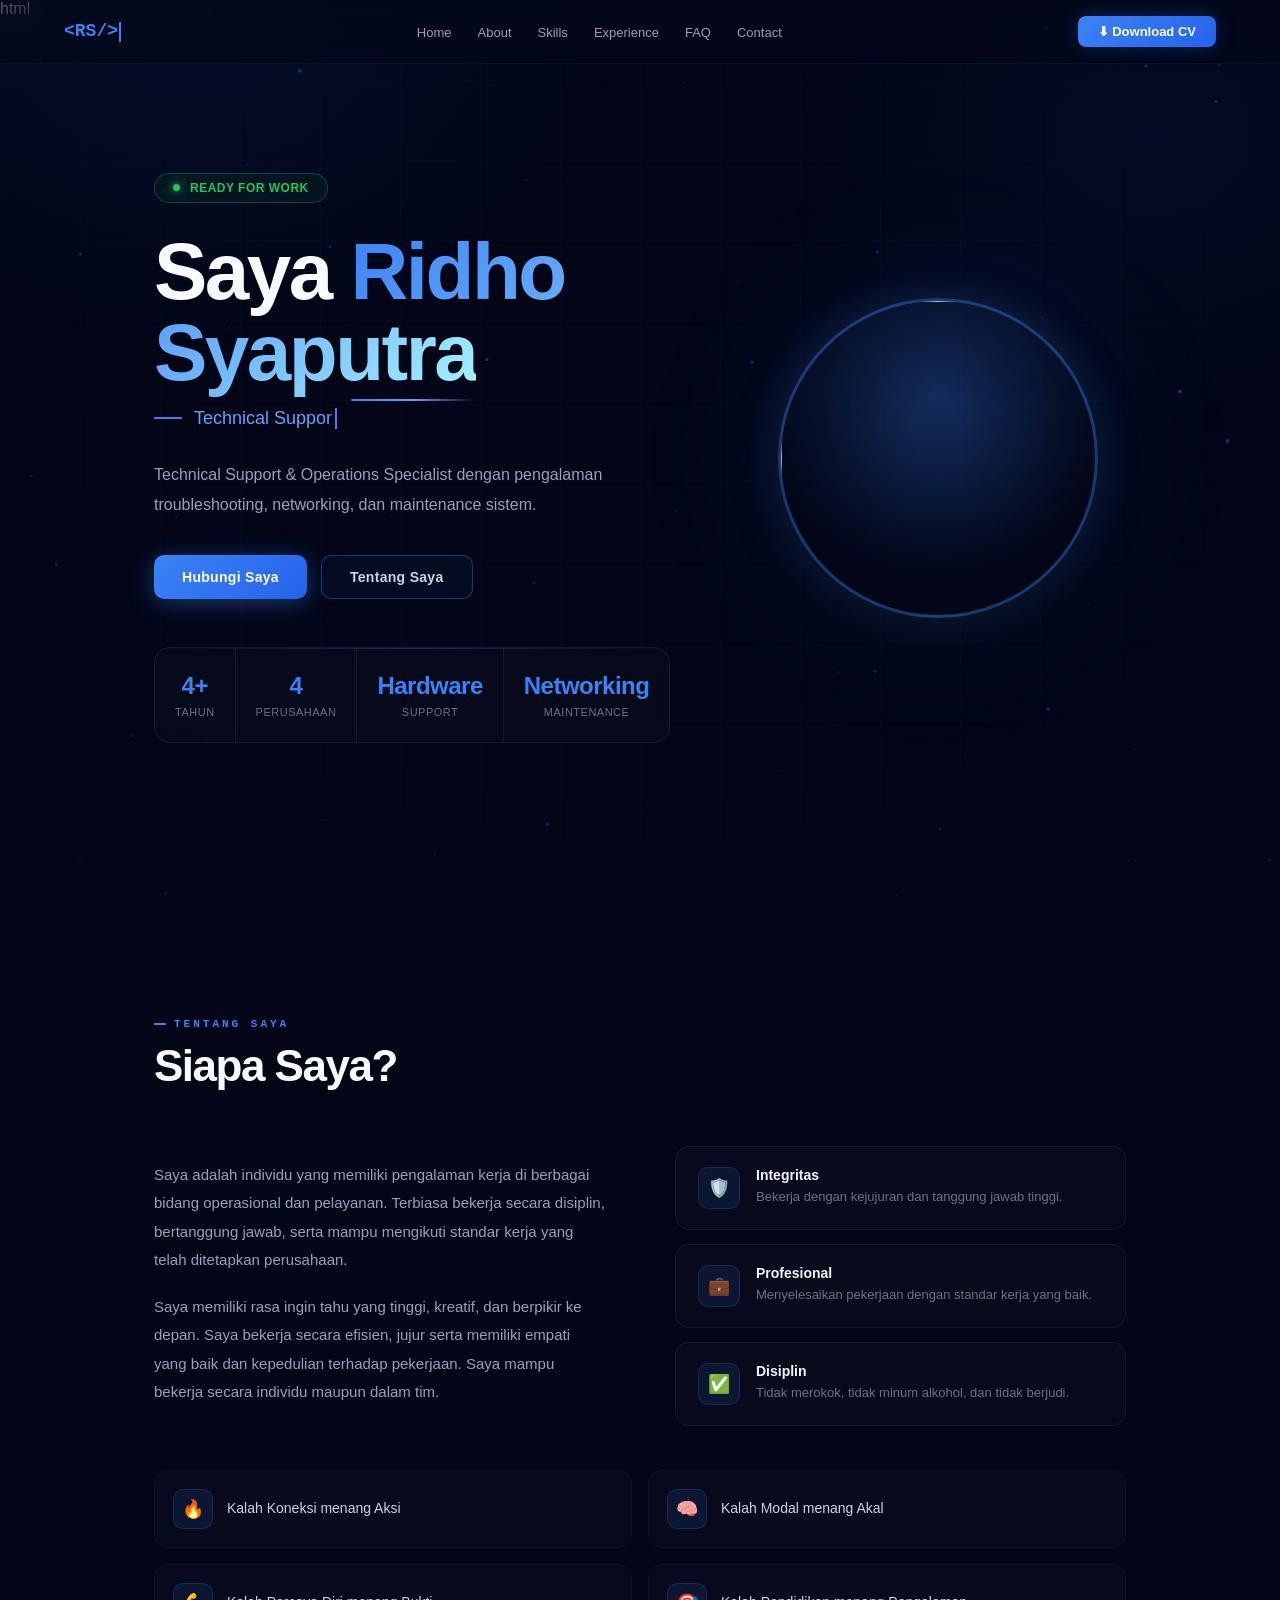
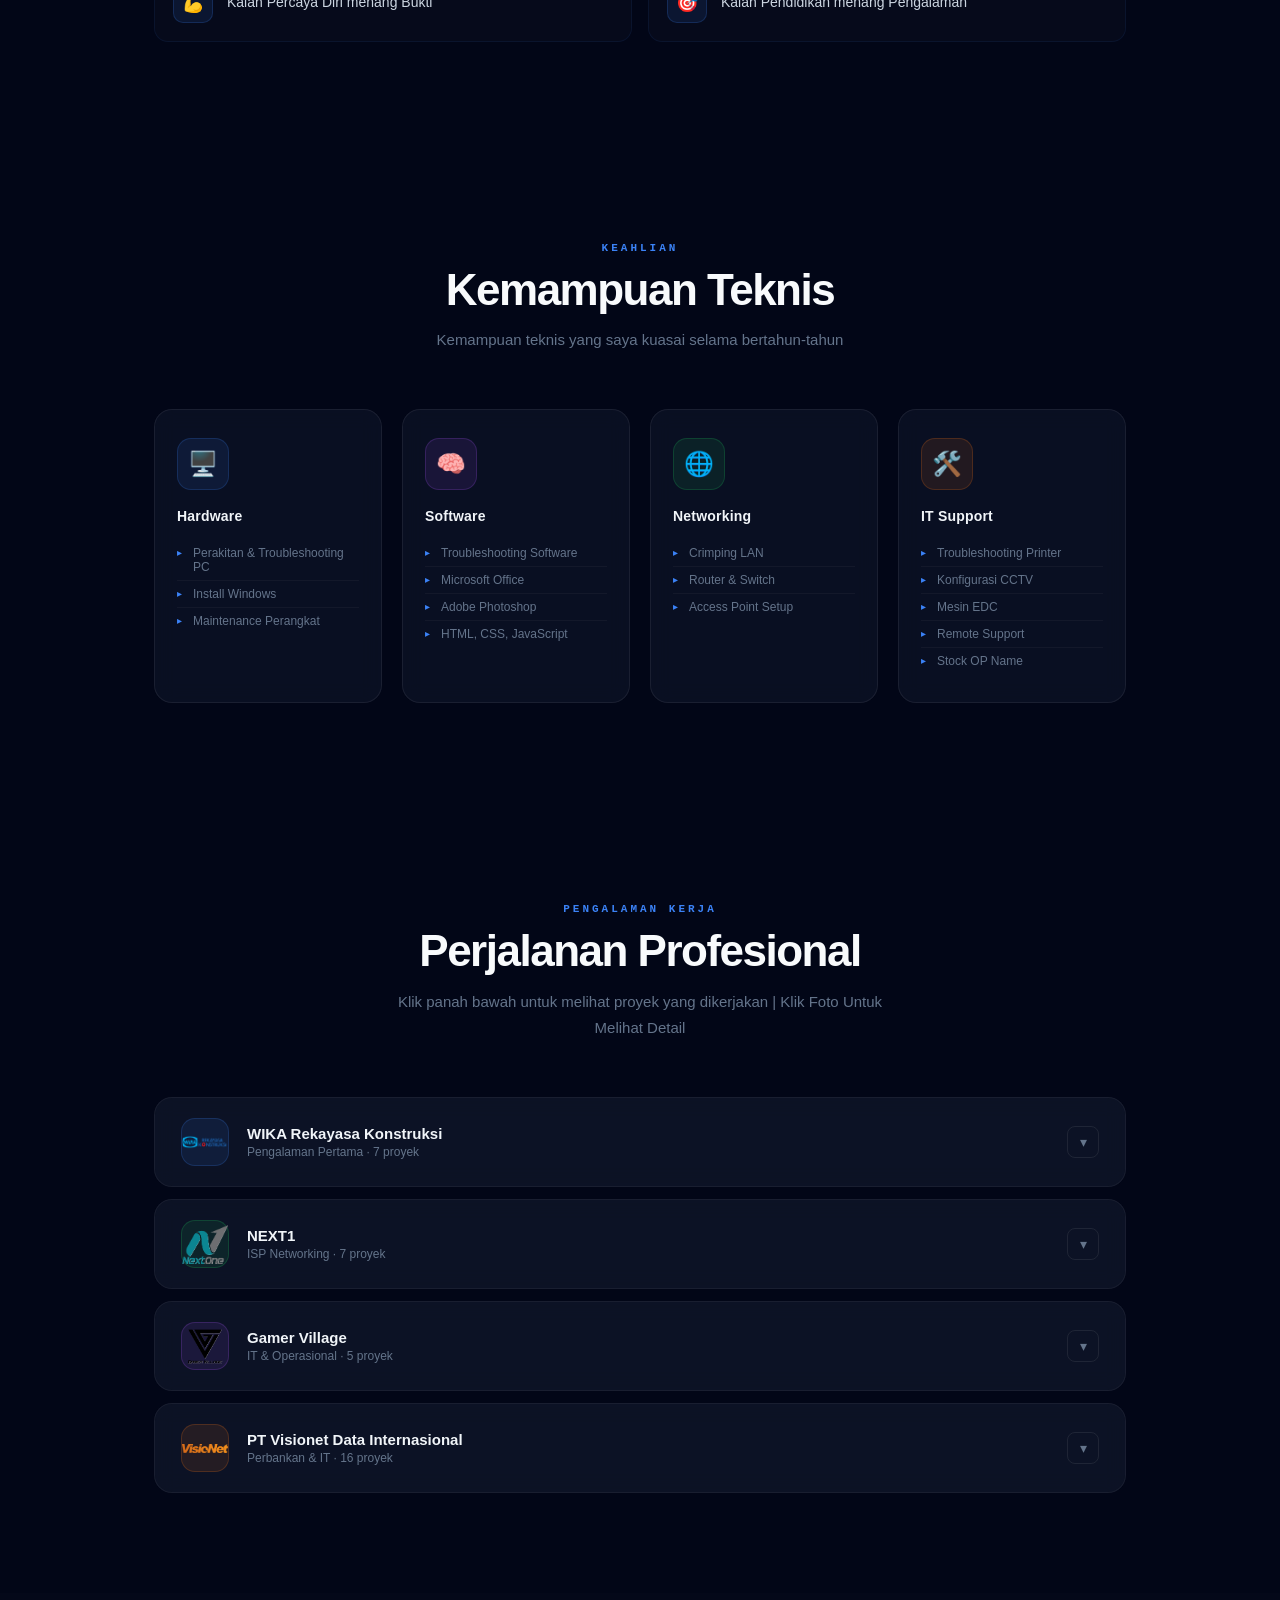
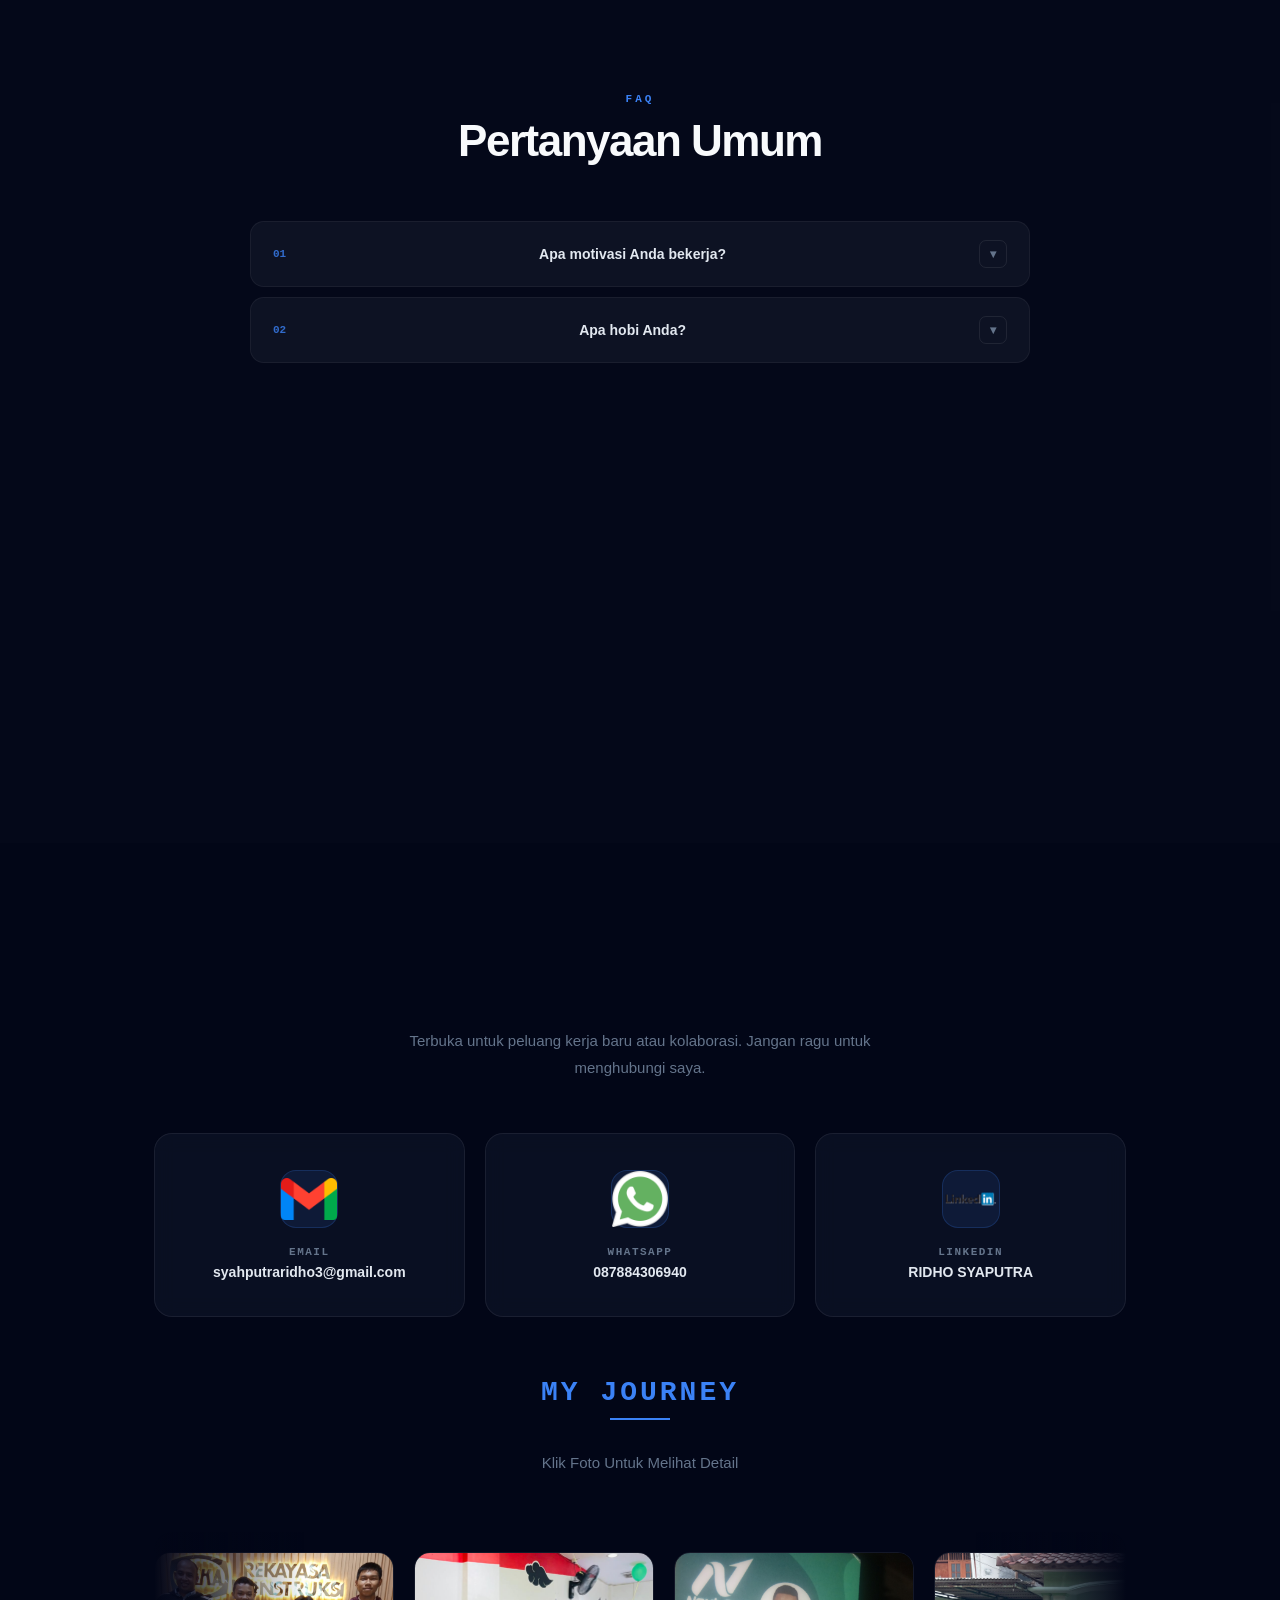
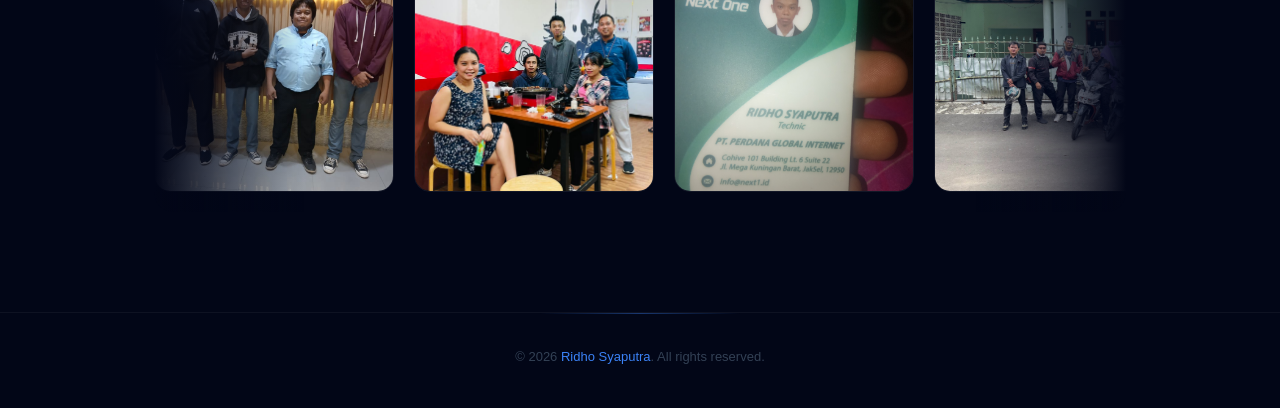
==== index.html @ 3ebde9ff "Update index.html" ====
html
<!DOCTYPE html>
<html lang="id">
<head>
<meta charset="UTF-8">
<meta name="viewport" content="width=device-width, initial-scale=1.0">
<meta name="description" content="Technical Support & Operations Specialist dengan pengalaman troubleshooting, networking, dan maintenance sistem">
<title>Ridho Syaputra | Technical Support & Operations Specialist</title>
<link rel="preconnect" href="https://fonts.googleapis.com">
<link href="htt...ap" rel="stylesheet">
<style>

*, *::before, *::after { margin:0; padding:0; box-sizing:border-box; }
html { scroll-behavior: smooth; }
body { font-family:'Inter',sans-serif; color:#f1f5f9; background:#020617; overflow-x:hidden; }
a { text-decoration:none; }

/* ===== BACKGROUND ===== */
#bg-canvas { position:fixed; top:0; left:0; width:100%; height:100%; z-index:-3; pointer-events:none; }

.aurora {
  position:fixed; top:0; left:0; width:100%; height:100%;
  z-index:-2; pointer-events:none; overflow:hidden;
}
.aurora::before {
  content:'';
  position:absolute; top:-40%; left:-20%;
  width:70%; height:80%;
  background: radial-gradient(ellipse, rgba(59,130,246,0.08) 0%, transparent 70%);
  animation: auroraMove1 12s ease-in-out infinite alternate;
}
.aurora::after {
  content:'';
  position:absolute; top:-20%; right:-20%;
  width:60%; height:70%;
  background: radial-gradient(ellipse, rgba(99,102,241,0.06) 0%, transparent 70%);
  animation: auroraMove2 15s ease-in-out infinite alternate;
}
@keyframes auroraMove1 { 0%{transform:translate(0,0) scale(1);} 100%{transform:translate(8%,12%) scale(1.15);} }
@keyframes auroraMove2 { 0%{transform:translate(0,0) scale(1);} 100%{transform:translate(-8%,8%) scale(1.2);} }

.grid-bg {
  position:fixed; top:0; left:0; width:100%; height:100%; z-index:-1;
  background-image:
    linear-gradient(rgba(59,130,246,0.035) 1px, transparent 1px),
    linear-gradient(90deg, rgba(59,130,246,0.035) 1px, transparent 1px);
  background-size:80px 80px;
  pointer-events:none;
  mask-image: radial-gradient(ellipse 80% 80% at 50% 50%, black 40%, transparent 100%);
  -webkit-mask-image: radial-gradient(ellipse 80% 80% at 50% 50%, black 40%, transparent 100%);
}

/* ===== CONTAINER ===== */
.container { max-width:1100px; margin:auto; padding:0 5%; }

/* ===== NAVBAR ===== */
nav {
  position:fixed; top:0; left:0; width:100%;
  display:flex; justify-content:space-between; align-items:center;
  padding:16px 5%; z-index:9999;
  background:rgba(2,6,23,0.5);
  backdrop-filter:blur(24px); -webkit-backdrop-filter:blur(24px);
  border-bottom:1px solid rgba(59,130,246,0.08);
  transition:all 0.4s ease;
}
nav.scrolled {
  background:rgba(2,6,23,0.9);
  padding:11px 5%;
  box-shadow:0 4px 40px rgba(0,0,0,0.5), 0 1px 0 rgba(59,130,246,0.1);
}
.logo {
  font-family:'JetBrains Mono',monospace;
  font-size:18px; font-weight:600; color:#3b82f6;
  position:relative;
}
.logo-cursor {
  display:inline-block; width:2px; height:1.1em;
  background:#3b82f6; margin-left:1px;
  vertical-align:middle;
  animation:blink 1s step-end infinite;
}
@keyframes blink { 0%,100%{opacity:1;} 50%{opacity:0;} }

nav ul { display:flex; gap:26px; list-style:none; }
nav ul a {
  color:#94a3b8; font-size:13px; font-weight:500;
  transition:color 0.2s; position:relative; padding-bottom:3px;
}
nav ul a::after {
  content:''; position:absolute; bottom:0; left:0;
  width:0; height:1.5px; background:#3b82f6;
  transition:width 0.3s ease; border-radius:2px;
}
nav ul a:hover { color:#e2e8f0; }
nav ul a:hover::after { width:100%; }

.nav-cv {
  padding:8px 20px;
  background:linear-gradient(135deg,#3b82f6,#2563eb);
  color:white!important; border-radius:8px;
  font-size:13px; font-weight:600;
  transition:all 0.3s ease;
  box-shadow:0 0 20px rgba(59,130,246,0.25);
  position:relative; overflow:hidden;
}
.nav-cv::before {
  content:'';
  position:absolute; top:0; left:-100%;
  width:100%; height:100%;
  background:linear-gradient(90deg,transparent,rgba(255,255,255,0.15),transparent);
  transition:left 0.4s ease;
}
.nav-cv:hover::before { left:100%; }
.nav-cv:hover { transform:translateY(-2px); box-shadow:0 8px 28px rgba(59,130,246,0.45); color:white!important; }

.hamburger { display:none; cursor:pointer; flex-direction:column; gap:5px; }
.hamburger span { display:block; width:24px; height:2px; background:#cbd5e1; border-radius:2px; transition:0.3s; }
.mobile-menu {
  display:none; flex-direction:column; gap:0;
  background:rgba(2,6,23,0.98);
  border-bottom:1px solid rgba(59,130,246,0.1);
  position:fixed; top:58px; left:0; width:100%; z-index:9998;
  backdrop-filter:blur(20px);
}
.mobile-menu a {
  color:#94a3b8; font-size:15px;
  padding:14px 5%; border-bottom:1px solid rgba(255,255,255,0.04);
  transition:background 0.2s, color 0.2s;
}
.mobile-menu a:hover { color:#e2e8f0; background:rgba(59,130,246,0.05); }
.mobile-menu.open { display:flex; }

/* ===== SECTION BASE ===== */
section { padding:100px 0; scroll-margin-top:80px; }

/* ===== HERO ===== */
.hero {
  min-height:100vh;
  display:flex;
  align-items:center;
  padding-top:80px;
}

.hero-wrapper {
  display:grid;
  grid-template-columns: 1fr 1fr;
  align-items:center;
  gap:80px;
  width:100%;
}

.hero-content {
  max-width:600px;
}

.status-badge {
  display:inline-flex; align-items:center; gap:10px;
  padding:7px 18px; margin-bottom:28px;
  border:1px solid rgba(34,197,94,0.3); border-radius:50px;
  font-size:12px; font-weight:600; color:#22c55e;
  background:rgba(34,197,94,0.06); letter-spacing:0.5px; text-transform:uppercase;
  animation:badgePulse 3s ease infinite;
}

@keyframes badgePulse {
  0%,100%{box-shadow:0 0 0 0 rgba(34,197,94,0);}
  50%{box-shadow:0 0 0 6px rgba(34,197,94,0.06);}
}
.status-badge .dot {
  width:7px; height:7px; background:#22c55e; border-radius:50%;
  box-shadow:0 0 10px #22c55e, 0 0 20px rgba(34,197,94,0.4);
  animation:pulseDot 2s ease infinite;
}
@keyframes pulseDot { 0%,100%{transform:scale(1);opacity:1;} 50%{transform:scale(1.6);opacity:0.6;} }

.hero-eyebrow {
  font-family:'JetBrains Mono',monospace; font-size:13px;
  color:#3b82f6; letter-spacing:2.5px; text-transform:uppercase;
  margin-bottom:16px; opacity:0.75;
}

.hero h1 {
  font-size:clamp(44px,7.5vw,80px); font-weight:900;
  line-height:1.02; margin-bottom:10px; letter-spacing:-2.5px; color:#f8fafc;
}
.hero h1 .highlight {
  background:linear-gradient(135deg,#3b82f6 0%,#60a5fa 40%,#a5f3fc 100%);
  -webkit-background-clip:text; -webkit-text-fill-color:transparent;
  background-clip:text;
  position:relative;
}
.hero h1 .highlight::after {
  content:'';
  position:absolute; bottom:-4px; left:0; right:0; height:2px;
  background:linear-gradient(90deg,#3b82f6,#60a5fa,transparent);
  border-radius:2px;
}

.hero-sub {
  font-size:18px; color:#60a5fa; font-weight:500;
  margin-bottom:28px; display:flex; align-items:center; gap:12px;
  min-height:28px;
}
.hero-sub .line { width:28px; height:2px; background:#3b82f6; border-radius:2px; flex-shrink:0; }
.hero-sub .typed-text { border-right:2px solid #3b82f6; padding-right:3px; }

.hero-desc {
  color:#94a3b8; font-size:16px; line-height:1.85; margin-bottom:36px; max-width:540px;
}

.btn-group { display:flex; gap:14px; flex-wrap:wrap; margin-bottom:48px; }

.btn {
  padding:13px 28px; border-radius:10px; font-size:14px; font-weight:600;
  transition:all 0.3s ease; cursor:pointer; border:none;
  letter-spacing:0.3px; display:inline-flex; align-items:center; gap:8px;
  position:relative; overflow:hidden;
}
.btn-primary {
  background:linear-gradient(135deg,#3b82f6,#2563eb); color:white;
  box-shadow:0 4px 24px rgba(59,130,246,0.4);
}
.btn-primary::before {
  content:''; position:absolute; top:0; left:-100%; width:100%; height:100%;
  background:linear-gradient(90deg,transparent,rgba(255,255,255,0.15),transparent);
  transition:left 0.4s ease;
}
.btn-primary:hover::before { left:100%; }
.btn-primary:hover { transform:translateY(-3px); box-shadow:0 12px 32px rgba(59,130,246,0.55); }

.btn-outline {
  border:1.5px solid rgba(59,130,246,0.4); color:#cbd5e1;
  background:rgba(59,130,246,0.05); backdrop-filter:blur(10px);
}
.btn-outline:hover {
  border-color:#3b82f6; color:#60a5fa;
  background:rgba(59,130,246,0.1); transform:translateY(-3px);
  box-shadow:0 0 20px rgba(59,130,246,0.15);
}

.hero-stats {
  display:grid;
  grid-template-columns: repeat(4, 1fr);
  gap:0;
  border:1px solid rgba(255,255,255,0.07);
  border-radius:16px;
  overflow:hidden;
  background:rgba(255,255,255,0.02);
  backdrop-filter:blur(10px);
  position:relative;
}
.hero-stats::before {
  content:''; position:absolute; top:0; left:0; right:0; height:1px;
  background:linear-gradient(90deg,transparent,rgba(59,130,246,0.3),transparent);
}
.hero-stat {
  padding:24px 20px;
  border-right:1px solid rgba(255,255,255,0.06);
  transition:background 0.3s;
  text-align:center;
}
.hero-stat:hover { background:rgba(59,130,246,0.04); }
.hero-stat:last-child { border-right:none; }
.hero-stat h3 { font-size:24px; color:#3b82f6; font-weight:800; letter-spacing:-0.5px; }
.hero-stat p { font-size:11px; color:#64748b; margin-top:6px; font-weight:500; letter-spacing:0.5px; text-transform:uppercase; }

/* HERO IMAGE */
.hero-image {
  display:flex;
  justify-content:center;
  align-items:center;
  position:relative;
}

.hero-image img {
   width: 320px;
  height: 320px;
  border-radius: 50%;
  object-fit: contain;
  object-position: center 20%;
  border: 3px solid rgba(59,130,246,0.4);

  background: radial-gradient(circle at 50% 30%, rgba(59,130,246,0.2), #020617 70%);

  box-shadow:
    0 10px 40px rgba(0,0,0,0.5),
    0 0 40px rgba(59,130,246,0.25);
  
}

.hero-image img:hover {
  transform: scale(1.05);
  box-shadow:
    0 20px 60px rgba(0,0,0,0.7),
    0 0 60px rgba(59,130,246,0.5);
}

.hero-image::before {
  content:'';
  position:absolute;
  width: 420px;
  height: 420px;
  background: radial-gradient(circle, rgba(59,130,246,0.25), transparent 70%);
  filter: blur(60px);
  z-index:-1;
}

/* ===== SECTION TITLES ===== */
.section-tag {
  display:inline-block; font-family:'JetBrains Mono',monospace;
  font-size:11px; font-weight:600; letter-spacing:3px; text-transform:uppercase;
  color:#3b82f6; margin-bottom:12px; position:relative; padding-left:20px;
}
.section-tag::before {
  content:''; position:absolute; left:0; top:50%;
  transform:translateY(-50%); width:12px; height:2px; background:#3b82f6;
}

.section-title {
  font-size:clamp(28px,4vw,44px); font-weight:800; margin-bottom:14px;
  letter-spacing:-1.5px; color:#f8fafc; line-height:1.08;
}

.section-sub { color:#64748b; font-size:15px; max-width:500px; line-height:1.75; }

.text-center { text-align:center; }
.text-center .section-sub { margin:0 auto; }
.text-center .section-tag { padding-left:0; }
.text-center .section-tag::before { display:none; }

/* ===== DIVIDER ===== */
.section-divider {
  width:60px; height:3px; margin:0 auto 0;
  background:linear-gradient(90deg,#3b82f6,#60a5fa);
  border-radius:2px; margin-top:16px;
}

/* ===== ABOUT ===== */
.about-grid {
  display:grid; grid-template-columns:1fr 1fr;
  gap:70px; align-items:center; margin-top:56px;
}

.about-text p { color:#94a3b8; font-size:15px; line-height:1.9; margin-bottom:18px; }

.value-card {
  display:flex; gap:16px; align-items:flex-start;
  padding:20px 22px; border-radius:14px;
  border:1px solid rgba(255,255,255,0.06);
  background:rgba(255,255,255,0.02);
  transition:all 0.4s ease; margin-bottom:14px;
  position:relative; overflow:hidden;
}
.value-card::before {
  content:''; position:absolute; top:0; left:0;
  width:3px; height:100%;
  background:linear-gradient(180deg,#3b82f6,transparent);
  opacity:0; transition:opacity 0.3s;
}
.value-card:hover {
  border-color:rgba(59,130,246,0.3);
  background:rgba(59,130,246,0.04);
  transform:translateX(6px);
  box-shadow:0 8px 30px rgba(0,0,0,0.2);
}
.value-card:hover::before { opacity:1; }
.value-icon {
  width:42px; height:42px; border-radius:10px;
  background:rgba(59,130,246,0.1); border:1px solid rgba(59,130,246,0.2);
  display:flex; align-items:center; justify-content:center;
  font-size:18px; flex-shrink:0;
  transition:transform 0.3s ease;
}
.value-card:hover .value-icon { transform:scale(1.1) rotate(5deg); }
.value-card h4 { font-size:14px; color:#f1f5f9; font-weight:600; margin-bottom:4px; }
.value-card p { font-size:13px; color:#64748b; line-height:1.55; }



/* ===== VALUE GRID ORIGINAL TEXT ===== */
.value-grid {
  display: grid;
  grid-template-columns: repeat(2, 1fr);
  gap: 16px;
  margin-top: 30px;
}

.value-box {
  display: flex;
  align-items: center;
  gap: 14px;

  padding: 18px;
  border-radius: 14px;

  background: rgba(255,255,255,0.02);
  border: 1px solid rgba(59,130,246,0.08);

  transition: all 0.3s ease;
  position: relative;
  overflow: hidden;
}

/* hover */
.value-box:hover {
  transform: translateY(-4px);
  border-color: rgba(59,130,246,0.3);
  background: rgba(59,130,246,0.05);
  box-shadow: 0 10px 30px rgba(0,0,0,0.25);
}

/* icon */
.value-box .value-icon {
  width: 40px;
  height: 40px;
  border-radius: 10px;

  display: flex;
  align-items: center;
  justify-content: center;

  font-size: 18px;

  background: rgba(59,130,246,0.1);
  border: 1px solid rgba(59,130,246,0.2);

  flex-shrink: 0;
}

/* text */
.value-box p {
  font-size: 14px;
  color: #cbd5e1;
  line-height: 1.6;
  font-weight: 500;
}

/* garis kiri efek */
.value-box::before {
  content:'';
  position:absolute;
  left:0;
  top:0;
  width:3px;
  height:100%;
  background:#3b82f6;
  opacity:0;
  transition:0.3s;
}

.value-box:hover::before {
  opacity:1;
}

/* responsive */
@media(max-width:640px){
  .value-grid {
    grid-template-columns: 1fr;
  }
}



/* ===== SKILLS ===== */
.skills-grid {
  display:grid; grid-template-columns:repeat(4,1fr);
  gap:20px; margin-top:56px;
}

.skill-card {
  padding:28px 22px; border-radius:18px;
  background:rgba(15,23,42,0.6);
  border:1px solid rgba(255,255,255,0.07);
  transition:all 0.4s cubic-bezier(0.4,0,0.2,1);
  position:relative; overflow:hidden; backdrop-filter:blur(10px);
}
.skill-card::before {
  content:''; position:absolute; top:0; left:0; right:0; height:2px;
  background:linear-gradient(90deg,transparent,var(--skill-color),transparent);
  opacity:0; transition:opacity 0.4s;
}
.skill-card::after {
  content:''; position:absolute; inset:0;
  background:radial-gradient(circle at 50% 0%, rgba(59,130,246,0.05), transparent 70%);
  opacity:0; transition:opacity 0.4s;
}
.skill-card:hover { transform:translateY(-10px); border-color:rgba(59,130,246,0.2); box-shadow:0 24px 60px rgba(0,0,0,0.45); }
.skill-card:hover::before { opacity:1; }
.skill-card:hover::after { opacity:1; }

.skill-icon {
  width:52px; height:52px; border-radius:14px;
  display:flex; align-items:center; justify-content:center;
  font-size:24px; margin-bottom:18px;
  border:1px solid rgba(255,255,255,0.08);
  transition:transform 0.3s ease;
}
.skill-card:hover .skill-icon { transform:scale(1.12) rotate(-3deg); }
.skill-card h3 { font-size:14px; font-weight:700; margin-bottom:16px; color:#f1f5f9; letter-spacing:0.2px; }
.skill-card ul { list-style:none; }
.skill-card li {
  font-size:12px; color:#64748b;
  padding:6px 0 6px 16px; border-bottom:1px solid rgba(255,255,255,0.04);
  position:relative; font-weight:500; transition:color 0.2s;
}
.skill-card li:last-child { border-bottom:none; }
.skill-card:hover li { color:#94a3b8; }
.skill-card li::before {
  content:"▸"; position:absolute; left:0; color:#3b82f6;
  font-size:10px; top:7px;
}

/* ===== EXPERIENCE ===== */
.exp-list { margin-top:56px; display:flex; flex-direction:column; gap:12px; }

.exp-item {
  border:1px solid rgba(255,255,255,0.07); border-radius:18px;
  overflow:hidden; transition:all 0.3s ease;
  background:rgba(15,23,42,0.5); backdrop-filter:blur(10px);
}
.exp-item:hover { border-color:rgba(59,130,246,0.15); }
.exp-item.open {
  border-color:rgba(59,130,246,0.3);
  box-shadow:0 0 30px rgba(59,130,246,0.06);
}

.exp-header {
  display:flex; align-items:center; justify-content:space-between;
  padding:20px 26px; background:rgba(255,255,255,0.02);
  cursor:pointer; user-select:none; transition:background 0.3s;
}
.exp-header:hover { background:rgba(255,255,255,0.04); }
.exp-header-left { display:flex; align-items:center; gap:18px; }

.exp-badge {
  width:48px; height:48px; border-radius:14px;
  display:flex; align-items:center; justify-content:center;
  font-size:22px; flex-shrink:0;
  border:1px solid rgba(255,255,255,0.08);
  transition:transform 0.3s ease;
}

.exp-badge img {
  width: 100%;
  height: 100%;
  object-fit: contain;
}
.exp-item.open .exp-badge { transform:scale(1.05); }
.exp-meta h3 { font-size:15px; font-weight:700; color:#f1f5f9; }
.exp-meta span { font-size:12px; color:#64748b; margin-top:3px; display:block; font-weight:500; }

.exp-link { color:#f1f5f9; transition:color 0.2s; position:relative; }
.exp-link:hover { color:#3b82f6; }
.exp-link::after {
  content:''; position:absolute; left:0; bottom:-1px;
  width:0; height:1px; background:#3b82f6; transition:width 0.3s ease;
}
.exp-link:hover::after { width:100%; }

.exp-arrow-wrap {
  width:32px; height:32px; border-radius:8px;
  border:1px solid rgba(255,255,255,0.08);
  display:flex; align-items:center; justify-content:center;
  transition:all 0.35s ease; color:#64748b; font-size:14px; flex-shrink:0;
}
.exp-item.open .exp-arrow-wrap {
  background:rgba(59,130,246,0.1); border-color:rgba(59,130,246,0.35);
  color:#3b82f6; transform:rotate(180deg);
}

.exp-body {
  display:none; padding:22px 26px;
  border-top:1px solid rgba(255,255,255,0.05);
  background:rgba(0,0,0,0.1);
}
.exp-item.open .exp-body { display:block; animation:bodyReveal 0.3s ease; }
@keyframes bodyReveal { from{opacity:0;transform:translateY(-8px);} to{opacity:1;transform:translateY(0);} }

.project-grid { display:grid; grid-template-columns:repeat(auto-fill,minmax(220px,1fr)); gap:14px; }

.project-card {
  border-radius:14px; overflow:hidden;
  border:1px solid rgba(255,255,255,0.07);
  background:rgba(255,255,255,0.02); transition:all 0.4s ease;
}
.project-card:hover {
  border-color:rgba(59,130,246,0.3); transform:translateY(-5px);
  box-shadow:0 16px 40px rgba(0,0,0,0.4);
}
.project-card img {
  width:100%; aspect-ratio:16/9; object-fit:cover;
  display:block; background:#1e293b;
  transition:transform 0.5s ease;
}
.project-card:hover img { transform:scale(1.05); }
.project-info { padding:14px 16px; }
.project-info h4 { font-size:13px; font-weight:600; margin-bottom:6px; color:#f1f5f9; }
.project-info p { font-size:12px; color:#64748b; line-height:1.55; }

/* ===== FAQ ===== */
.faq-list {
  margin-top:56px; display:flex; flex-direction:column; gap:10px;
  max-width:780px; margin-left:auto; margin-right:auto;
}

.faq-item {
  border:1px solid rgba(255,255,255,0.07); border-radius:14px;
  overflow:hidden; transition:all 0.3s; background:rgba(15,23,42,0.4);
}
.faq-item:hover { border-color:rgba(59,130,246,0.15); }
.faq-item.open { border-color:rgba(59,130,246,0.3); box-shadow:0 0 20px rgba(59,130,246,0.05); }

.faq-q {
  width:100%; display:flex; justify-content:space-between; align-items:center;
  padding:18px 22px; background:rgba(255,255,255,0.02); cursor:pointer;
  text-align:left; color:#e2e8f0; font-size:14px; font-weight:600;
  border:none; transition:background 0.2s; gap:12px;
}
.faq-q:hover { background:rgba(255,255,255,0.04); }
.faq-num { font-family:'JetBrains Mono',monospace; font-size:11px; color:#3b82f6; font-weight:600; flex-shrink:0; opacity:0.8; }
.faq-arrow {
  width:28px; height:28px; border-radius:7px;
  border:1px solid rgba(255,255,255,0.08);
  display:flex; align-items:center; justify-content:center;
  flex-shrink:0; color:#64748b; font-size:12px; transition:all 0.35s;
}
.faq-item.open .faq-arrow {
  background:rgba(59,130,246,0.1); border-color:rgba(59,130,246,0.3);
  color:#3b82f6; transform:rotate(180deg);
}
.faq-a { display:none; padding:0 22px 20px; border-top:1px solid rgba(255,255,255,0.04); }
.faq-item.open .faq-a { display:block; animation:bodyReveal 0.3s ease; }
.faq-a p { font-size:14px; color:#94a3b8; line-height:1.85; padding-top:16px; }
.faq-a ul {font-size:14px; color:#94a3b8; line-height:1.85; padding-top:16px;}

/* ===== CONTACT ===== */
.contact { text-align:center; }

.contact-cards {
  display:grid; grid-template-columns:repeat(3,1fr);
  gap:20px; margin:52px 0 0;
}

.contact-card {
  padding:36px 22px; border-radius:18px;
  background:rgba(15,23,42,0.6);
  border:1px solid rgba(255,255,255,0.07);
  transition:all 0.4s cubic-bezier(0.4,0,0.2,1);
  text-decoration:none; display:block;
  position:relative; overflow:hidden; backdrop-filter:blur(10px);
}
.contact-card::before {
  content:''; position:absolute; bottom:0; left:0; right:0; height:2px;
  background:linear-gradient(90deg,transparent,#3b82f6,transparent);
  opacity:0; transition:opacity 0.3s;
}
.contact-card::after {
  content:''; position:absolute; inset:0;
  background:radial-gradient(circle at 50% 100%, rgba(59,130,246,0.06), transparent 60%);
  opacity:0; transition:opacity 0.4s;
}
.contact-card:hover {
  border-color:rgba(59,130,246,0.35); transform:translateY(-8px);
  background:rgba(59,130,246,0.04); box-shadow:0 24px 60px rgba(0,0,0,0.35);
}
.contact-card:hover::before { opacity:1; }
.contact-card:hover::after { opacity:1; }

.contact-icon {
  width:58px; height:58px; border-radius:16px;
  background:rgba(59,130,246,0.1); border:1px solid rgba(59,130,246,0.2);
  display:flex; align-items:center; justify-content:center;
  font-size:26px; margin:0 auto 18px;
  transition:transform 0.3s ease;
}
.contact-card:hover .contact-icon { transform:scale(1.1) rotate(-5deg); }
.contact-card .c-label {
  font-size:11px; color:#64748b; text-transform:uppercase;
  letter-spacing:1.5px; margin-bottom:6px; font-weight:600;
  font-family:'JetBrains Mono',monospace;
}
.contact-card .c-val { font-size:14px; color:#e2e8f0; font-weight:600; }
.contact-icon img { max-width: 100%;
  max-height: 100%;
  object-fit: contain;

}

/* ===== SLIDER INFINITE LOOP ===== */
.slider-wrapper {
  overflow:hidden;
  margin-top:56px;
  padding:20px 0;
  border-radius:20px;
  position:relative;
}
.slider-wrapper::before,.slider-wrapper::after {
  content:''; position:absolute; top:0; bottom:0; width:150px; z-index:2; pointer-events:none;
}
.slider-wrapper::before { left:0; background:linear-gradient(90deg,#020617,transparent); }
.slider-wrapper::after { right:0; background:linear-gradient(-90deg,#020617,transparent); }
.slider-wrapper:hover .slider-track {
  animation-play-state: paused;
}

.slider-track {
  display:flex;
  gap:20px;
  animation: slide 25s linear infinite; /* lebih cepat */
  width: max-content; /* penting biar tidak glitch */
}

@keyframes slide {
  0% { transform: translateX(0); }
  100% { transform: translateX(-50%); }
}

.slide-item {
  position:relative;
  min-width:240px;
  height:240px;
  border-radius:16px;
  overflow:hidden;
  flex-shrink:0;
  transition:border-color 0.3s;
  border:1px solid rgba(255,255,255,0.07);
}

.slide-item:hover { border-color:rgba(59,130,246,0.3); }
.slide-item img {
  width:100%; height:100%; object-fit:cover;
  transition:transform 0.5s ease, filter 0.5s ease;
}
.overlay {
  position:absolute; bottom:0; left:0; width:100%;
  padding:18px 14px;
  background:linear-gradient(to top,rgba(2,6,23,0.95),rgba(2,6,23,0.5),transparent);
  color:white; opacity:0; transform:translateY(8px); transition:all 0.4s ease;
}
.overlay h4 { margin:0; font-size:13px; font-weight:700; color:#60a5fa; }
.overlay p { margin:4px 0 0; font-size:11px; opacity:0.8; }
.slide-item:hover img { transform:scale(1.1); filter:brightness(0.65); }
.slide-item:hover .overlay { opacity:1; transform:translateY(0); }

/* ===== FOOTER ===== */
footer {
  text-align:center; padding:36px 20px;
  border-top:1px solid rgba(255,255,255,0.05);
  font-size:13px; color:#334155; font-weight:500;
  position:relative;
}
footer::before {
  content:''; position:absolute; top:0; left:50%; transform:translateX(-50%);
  width:200px; height:1px;
  background:linear-gradient(90deg,transparent,rgba(59,130,246,0.4),transparent);
}

/* ===== FADE IN ===== */
.fade-in { opacity:0; transform:translateY(32px); transition:opacity 0.75s ease, transform 0.75s ease; }
.fade-in.visible { opacity:1; transform:translateY(0); }

/* ===== RESPONSIVE ===== */
@media(max-width:900px){
  .about-grid { grid-template-columns:1fr; gap:40px; }
  .skills-grid { grid-template-columns:repeat(2,1fr); }
  .contact-cards { grid-template-columns:1fr; max-width:360px; margin-left:auto; margin-right:auto; }
  .hero-stats { grid-template-columns: repeat(2, 1fr); }
  .hero-wrapper { grid-template-columns:1fr; gap:40px; }
  .hero-image { margin-top:30px; }
}

@media(max-width:640px){
  nav ul,.nav-cv { display:none; }
  .hamburger { display:flex; }
  .skills-grid { grid-template-columns:1fr; }
  .hero-stats { grid-template-columns: 1fr; }
  .project-grid { grid-template-columns:1fr; }
  .contact-cards { grid-template-columns: 1fr; }
  .hero h1 { letter-spacing:-1px; }
  .slide-item { min-width:80vw; height:240px; }
}

</style>
</head>
<body>

<canvas id="bg-canvas"></canvas>
<div class="aurora"></div>
<div class="grid-bg"></div>

<!-- NAVBAR -->
<nav id="navbar">
  <div class="logo">&lt;RS/&gt;<span class="logo-cursor"></span></div>
  <ul>
    <li><a href="#home">Home</a></li>
    <li><a href="#about">About</a></li>
    <li><a href="#skills">Skills</a></li>
    <li><a href="#experience">Experience</a></li>
    <li><a href="#faq">FAQ</a></li>
    <li><a href="#contact">Contact</a></li>
  </ul>
  <a href="cv.pdf" class="nav-cv" download>⬇ Download CV</a>
  <div class="hamburger" id="hamburger" onclick="toggleMenu()">
    <span></span><span></span><span></span>
  </div>
</nav>
<div class="mobile-menu" id="mobileMenu">
  <a href="#home" onclick="closeMenu()">Home</a>
  <a href="#about" onclick="closeMenu()">About</a>
  <a href="#skills" onclick="closeMenu()">Skills</a>
  <a href="#experience" onclick="closeMenu()">Experience</a>
  <a href="#faq" onclick="closeMenu()">FAQ</a>
  <a href="#contact" onclick="closeMenu()">Contact</a>
</div>

<!-- HERO -->
<section id="home" class="hero">
<div class="container">
<div class="hero-wrapper">

<!-- TEXT -->
<div class="hero-content">
<p class="status-badge"><span class="dot"></span>READY FOR WORK</p>
<h1>Saya <span class="highlight">Ridho Syaputra</span></h1>

<div class="hero-sub">
<div class="line"></div>
<span id="typedText" class="typed-text"></span>
</div>

<p class="hero-desc">
Technical Support & Operations Specialist dengan pengalaman troubleshooting,
networking, dan maintenance sistem.
</p>

<div class="btn-group">
  <a href="#contact" class="btn btn-primary">Hubungi Saya</a>
  <a href="#about" class="btn btn-outline">Tentang Saya</a>
</div>

<!-- STATS -->
<div class="hero-stats">
<div class="hero-stat"><h3>4+</h3><p>Tahun</p></div>
<div class="hero-stat"><h3>4</h3><p>Perusahaan</p></div>
<div class="hero-stat"><h3>Hardware</h3><p>Support</p></div>
<div class="hero-stat"><h3>Networking</h3><p>Maintenance</p></div>
</div>

</div>

<!-- IMAGE -->
<div class="hero-image">
<img src="fotoprofile/ridhos6.png" alt="Ridho">
</div>

</div>
</div>
</section>



<!-- ABOUT -->
<section id="about">
  <div class="container">
    <span class="section-tag fade-in">Tentang Saya</span>
    <h2 class="section-title fade-in">Siapa Saya?</h2>
    <div class="about-grid">
      <div class="about-text fade-in">
        <p>Saya adalah individu yang memiliki pengalaman kerja di berbagai bidang operasional dan pelayanan. Terbiasa bekerja secara disiplin, bertanggung jawab, serta mampu mengikuti standar kerja yang telah ditetapkan perusahaan.</p>
        <p>Saya memiliki rasa ingin tahu yang tinggi, kreatif, dan berpikir ke depan. Saya bekerja secara efisien, jujur serta memiliki empati yang baik dan kepedulian terhadap pekerjaan. Saya mampu bekerja secara individu maupun dalam tim.</p>
      </div>
      <div class="fade-in">
        <div class="value-card">
          <div class="value-icon">🛡️</div>
          <div><h4>Integritas</h4><p>Bekerja dengan kejujuran dan tanggung jawab tinggi.</p></div>
        </div>
        <div class="value-card">
          <div class="value-icon">💼</div>
          <div><h4>Profesional</h4><p>Menyelesaikan pekerjaan dengan standar kerja yang baik.</p></div>
        </div>
        <div class="value-card">
          <div class="value-icon">✅</div>
          <div><h4>Disiplin</h4><p>Tidak merokok, tidak minum alkohol, dan tidak berjudi.</p></div>
        </div>
      </div>
    </div>
    <div class="value-grid fade-in">

  <div class="value-box">
    <div class="value-icon">🔥</div>
    <p>Kalah Koneksi menang Aksi</p>
  </div>

  <div class="value-box">
    <div class="value-icon">🧠</div>
    <p>Kalah Modal menang Akal</p>
  </div>

  <div class="value-box">
    <div class="value-icon">💪</div>
    <p>Kalah Percaya Diri menang Bukti</p>
  </div>

  <div class="value-box">
    <div class="value-icon">🎯</div>
    <p>Kalah Pendidikan menang Pengalaman</p>
  </div>

</div>


  </div>
</section>

<!-- SKILLS -->
<section id="skills">
  <div class="container">
    <div class="text-center">
      <span class="section-tag fade-in">Keahlian</span>
      <h2 class="section-title fade-in">Kemampuan Teknis</h2>
      <p class="section-sub fade-in">Kemampuan teknis yang saya kuasai selama bertahun-tahun</p>
    </div>
    <div class="skills-grid">
      <div class="skill-card fade-in" style="--skill-color:#3b82f6">
        <div class="skill-icon" style="background:rgba(59,130,246,0.1);border-color:rgba(59,130,246,0.2)">🖥️</div>
        <h3>Hardware</h3>
        <ul>
          <li>Perakitan & Troubleshooting PC</li>
          <li>Install Windows</li>
          <li>Maintenance Perangkat</li>
        </ul>
      </div>
      <div class="skill-card fade-in" style="--skill-color:#a855f7">
        <div class="skill-icon" style="background:rgba(168,85,247,0.1);border-color:rgba(168,85,247,0.2)">🧠</div>
        <h3>Software</h3>
        <ul>
          <li>Troubleshooting Software</li>
          <li>Microsoft Office</li>
          <li>Adobe Photoshop</li>
          <li>HTML, CSS, JavaScript</li>
        </ul>
      </div>
      <div class="skill-card fade-in" style="--skill-color:#22c55e">
        <div class="skill-icon" style="background:rgba(34,197,94,0.1);border-color:rgba(34,197,94,0.2)">🌐</div>
        <h3>Networking</h3>
        <ul>
          <li>Crimping LAN</li>
          <li>Router & Switch</li>
          <li>Access Point Setup</li>
        </ul>
      </div>
      <div class="skill-card fade-in" style="--skill-color:#f97316">
        <div class="skill-icon" style="background:rgba(249,115,22,0.1);border-color:rgba(249,115,22,0.2)">🛠️</div>
        <h3>IT Support</h3>
        <ul>
          <li>Troubleshooting Printer</li>
          <li>Konfigurasi CCTV</li>
          <li>Mesin EDC</li>
          <li>Remote Support</li>
          <li>Stock OP Name</li>
        </ul>
      </div>
    </div>
  </div>
</section>

<!-- EXPERIENCE -->
<section id="experience">
  <div class="container">
    <div class="text-center">
      <span class="section-tag fade-in">Pengalaman Kerja</span>
      <h2 class="section-title fade-in">Perjalanan Profesional</h2>
      <p class="section-sub fade-in">Klik panah bawah untuk melihat proyek yang dikerjakan | Klik Foto Untuk Melihat Detail</p>
    </div>
    <div class="exp-list">

      <!-- WIKA -->
      <div class="exp-item fade-in">
        <div class="exp-header" onclick="toggleExp(this)">
          <div class="exp-header-left">
            <div class="exp-badge" style="background:rgba(59,130,246,0.1);border-color:rgba(59,130,246,0.2)"><img src="logowika.png"></div>
            <div class="exp-meta">
              <h3><a href="https://wikarekon.co.id/id/" target="_blank" class="exp-link">WIKA Rekayasa Konstruksi</a></h3>
              <span>Pengalaman Pertama · 7 proyek</span>
            </div>
          </div>
          <div class="exp-arrow-wrap">▾</div>
        </div>
        <div class="exp-body">
          <div class="project-grid">

            <div class="project-card"><img src="portofoliowika/prosesupgradedanpemasanganperangkat.jpg" alt="PC Office" onclick="showImage(this.src)"><div class="project-info"><h4>Pemasangan & Troubleshooting PC Office</h4><p>Melakukan instalasi, konfigurasi, serta troubleshooting perangkat komputer kantor untuk memastikan performa optimal dan mendukung kelancaran operasional.</p>
            </div></div>

            <div class="project-card"><img src="portofoliowika/formlogin.png" alt="Form Login" onclick="showImage(this.src)"><div class="project-info"><h4>Pengembangan Form Login (HTML, PHP & MySQL)</h4><p>Membangun sistem autentikasi berbasis web menggunakan HTML, PHP, dan MySQL untuk meningkatkan keamanan akses pengguna pada aplikasi internal.</p>
            </div></div>

            <div class="project-card"><img src="portofoliowika/membuatlogowika3d.jpg" alt="Logo 3D" onclick="showImage(this.src)"><div class="project-info"><h4>Animasi Logo 3D Sederhana</h4><p>Mendesain, mengubah, membuat animasi logo 3D sebagai media visual branding menggunakan software desain grafis.</p></div></div>

            <div class="project-card"><img src="portofoliowika/membuatlogosmk43d.gif" alt="Logo 3D" onclick="showImage(this.src)"><div class="project-info"><h4>Animasi Logo 3D Sederhana</h4><p>Mendesain, mengubah, membuat animasi logo 3D sebagai media visual branding menggunakan software desain grafis.</p></div></div>

            <div class="project-card"><img src="portofoliowika/aplikasikasir.png" alt="Kasir POS" onclick="showImage(this.src)"><div class="project-info"><h4>Aplikasi Kasir (POS) Sederhana</h4><p>Membangun aplikasi kasir berbasis web untuk mencatat transaksi penjualan, mengelola data produk, dan menghasilkan laporan sederhana.</p></div></div>

            <div class="project-card"><img src="portofoliowika/editingvideolaporanhasilpkl.jpeg" alt="Editing Video" onclick="showImage(this.src)"><div class="project-info"><h4>Editing Video</h4><p>Mengedit dan menyusun video laporan hasil PKL agar lebih informatif, menarik, dan mudah dipahami.</p></div></div>

            <div class="project-card"><img src="portofoliowika/membuatilustrasi.png" alt="Kasir POS" onclick="showImage(this.src)"><div class="project-info"><h4>Membuat ART Sederhana</h4><p>Mendesain ilustrasi grafis sederhana menggunakan Adobe Photoshop untuk kebutuhan visual.</p></div></div>
          </div>
        </div>
      </div>

      <!-- NEXT1 -->
      <div class="exp-item fade-in">
        <div class="exp-header" onclick="toggleExp(this)">
          <div class="exp-header-left">
            <div class="exp-badge" style="background:rgba(34,197,94,0.1);border-color:rgba(34,197,94,0.2)"><img src="logonext1.png"></div>
            <div class="exp-meta">
              <h3><a href="https://next1.id/" target="_blank" class="exp-link">NEXT1</a></h3>
              <span>ISP Networking · 7 proyek</span>
            </div>
          </div>
          <div class="exp-arrow-wrap">▾</div>
        </div>
        <div class="exp-body">
          <div class="project-grid">

            <div class="project-card"><img src="portofolionext1/perangkatyangdigunakan.jpeg" alt="perangkat yang digunakan" onclick="showImage(this.src)"><div class="project-info"><h4>Konfigurasi dan Pemasangan Perangkat</h4><p>Melakukan instalasi dan konfigurasi perangkat jaringan internet di lokasi pelanggan untuk memastikan koneksi berjalan stabil.</p></div></div>

            <div class="project-card"><img src="portofolionext1/pemotetandilapangan.jpeg" alt="doumentasi dilapangan" onclick="showImage(this.src)"><div class="project-info"><h4>Proses Pemasangan Fiber Optik</h4><p>Melakukan instalasi kabel dan perangkat fiber optik, termasuk konfigurasi modem untuk koneksi internet berkecepatan tinggi.</p></div></div>

            <div class="project-card"><img src="portofolionext1/membuatplantopologi.jpeg" alt="pembuatan topologi" onclick="showImage(this.src)"><div class="project-info"><h4>Mempersiapkan Topologi</h4><p>Mendesain dan menyesuaikan topologi jaringan sesuai kebutuhan pelanggan agar efisien dan mudah dikelola.</p></div></div>

            <div class="project-card"><img src="portofolionext1/MonitoringJaringanInternet.jpg" alt="monitoring jaringan" onclick="showImage(this.src)"><div class="project-info"><h4>Monitoring Jaringan via VPN</h4><p>Melakukan pemantauan jaringan pelanggan secara remote menggunakan VPN untuk memastikan performa tetap optimal.</p></div></div>

            <div class="project-card"><img src="portofolionext1/Laporan.jpg" alt="Laporan Ticket Harian" onclick="showImage(this.src)"><div class="project-info"><h4>Laporan Ticket</h4><p>Menyusun laporan harian terkait penyelesaian masalah jaringan berdasarkan sistem ticketing.</p></div></div>

            <div class="project-card"><img src="portofolionext1/hasilpemasanganperangkat1.jpeg" alt="Dokumentasi Perangkat Terpasang" onclick="showImage(this.src)"><div class="project-info"><h4>Hasil Pemasangan</h4><p>Dokumentasi hasil instalasi perangkat jaringan sebagai bukti pekerjaan dan evaluasi kualitas.</p></div></div>

            <div class="project-card"><img src="portofolionext1/hasilpemasanganperangkat2.jpeg" alt="Dokumentasi Perangkat Terpasang 2" onclick="showImage(this.src)"><div class="project-info"><h4>Hasil Pemasangan</h4><p>Dokumentasi hasil instalasi perangkat jaringan sebagai bukti pekerjaan dan evaluasi kualitas.</p></div></div>
          </div>
        </div>
      </div>

      <!-- GAMER VILLAGE -->
      <div class="exp-item fade-in">
        <div class="exp-header" onclick="toggleExp(this)">
          <div class="exp-header-left">
            <div class="exp-badge" style="background:rgba(168,85,247,0.1);border-color:rgba(168,85,247,0.2)"><img src="logogamervillage.png"></div>
            <div class="exp-meta">
              <h3><a href="https://www.instagram.com/esportgamervillage/" target="_blank" class="exp-link">Gamer Village</a></h3>
              <span>IT & Operasional · 5 proyek</span>
            </div>
          </div>
          <div class="exp-arrow-wrap">▾</div>
        </div>
        <div class="exp-body">
          <div class="project-grid">
            <div class="project-card"><img src="portofoliogamervillage/maintenancedanmembersihkanperangkatwarnet.jpg" alt="Maintenance Perangkat" onclick="showImage(this.src)"><div class="project-info"><h4>Maintenance & Pembersihan Perangkat</h4><p>Melakukan perawatan rutin dan pembersihan perangkat komputer untuk menjaga performa dan umur perangkat.</p></div></div>

            <div class="project-card"><img src="portofoliogamervillage/melayanipelanggan.jpg" alt="Melayani Pelanggan" onclick="showImage(this.src)"><div class="project-info"><h4>Pelayanan Pelanggan</h4><p>Memberikan pelayanan yang ramah, cepat, dan responsif kepada pelanggan dalam penggunaan fasilitas.</p></div></div>

            <div class="project-card"><img src="portofoliogamervillage/menghitungstockdanrestockgudang.jpg" alt="Stock OP Name" onclick="showImage(this.src)"><div class="project-info"><h4>Manajemen Stok & Stock Opname</h4><p>Mengelola stok barang serta melakukan pengecekan rutin untuk memastikan ketersediaan dan keakuratan data.</p></div></div>

            <div class="project-card"><img src="portofoliogamervillage/systemdatastock.png" alt="Laporan Harian" onclick="showImage(this.src)"><div class="project-info"><h4>Laporan Closing (Microsoft Excel)</h4><p>Membuat laporan operasional harian menggunakan rumus Excel seperti SUM, IF, dan VLOOKUP untuk analisis data.</p></div></div>

            <div class="project-card"><img src="portofoliogamervillage/monitoringbilling.jpeg" alt="Monitoring Billing" onclick="showImage(this.src)"><div class="project-info"><h4>Monitoring Billing</h4><p>Memastikan sistem billing berjalan dengan normal dan menangani kendala yang muncul secara cepat.</p></div></div>
          </div>
        </div>
      </div>

      <!-- VISIONET -->
      <div class="exp-item fade-in">
        <div class="exp-header" onclick="toggleExp(this)">
          <div class="exp-header-left">
            <div class="exp-badge" style="background:rgba(249,115,22,0.1);border-color:rgba(249,115,22,0.2)"><img src="logovisionet.png"></div>
            <div class="exp-meta">
              <h3><a href="https://www.visionet.co.id/" target="_blank" class="exp-link">PT Visionet Data Internasional</a></h3>
              <span>Perbankan & IT · 16 proyek</span>
            </div>
          </div>
          <div class="exp-arrow-wrap">▾</div>
        </div>
        <div class="exp-body">
          <div class="project-grid">
            <div class="project-card"><img src="portofoliovdi/pergantianmesinedc.jpeg" alt="pergantianmesinedc" onclick="showImage(this.src)"><div class="project-info">
              <h4>Pergantian Mesin EDC</h4><p>Melakukan penggantian perangkat EDC serta memastikan perangkat berfungsi dengan baik sesuai standar operasional.</p>
              </div></div>

            <div class="project-card"><img src="portofoliovdi/maintenancemesinedc.jpeg" alt="maintenancemesinedc" onclick="showImage(this.src)"><div class="project-info">
              <h4>Preventive Maintenance EDC</h4><p>Melakukan perawatan berkala untuk menjaga performa dan keandalan mesin EDC.</p>
              </div></div>

            <div class="project-card"><img src="portofoliovdi/pemasanganmesinedc.jpeg" alt="pemasanganmesinedc" onclick="showImage(this.src)"><div class="project-info">
              <h4>Instalasi Mesin EDC</h4><p>Melakukan pemasangan dan konfigurasi mesin EDC di lokasi merchant sesuai prosedur.</p>
              </div></div>

            <div class="project-card"><img src="portofoliovdi/maintenancedvrcctv.jpeg" alt="maintenancedvrcctv" onclick="showImage(this.src)"><div class="project-info">
              <h4>Perbaikan DVR CCTV</h4><p>Melakukan troubleshooting dan perbaikan DVR CCTV untuk memastikan sistem keamanan berjalan optimal.</p>
              </div></div>

            <div class="project-card"><img src="portofoliovdi/pengecekanrekamandvrcctv.jpeg" alt="pengecekanrekamandvrcctv" onclick="showImage(this.src)"><div class="project-info">
              <h4>Pengecekan Rekaman CCTV</h4><p>Melakukan pengecekan hasil rekaman CCTV untuk memastikan sistem recording berjalan dengan baik.</p>
                </div></div>

            <div class="project-card"><img src="portofoliovdi/pergantianhardiskdvr.png" alt="pergantianhardiskdvr" onclick="showImage(this.src)"><div class="project-info">
              <h4>Pergantian Hardisk DVR</h4><p>Melakukan penggantian hardisk DVR serta memastikan sistem penyimpanan berjalan normal.</p>
                </div></div>

            <div class="project-card"><img src="portofoliovdi/maintenanceprinter.png" alt="maintenanceprinter" onclick="showImage(this.src)"><div class="project-info">
              <h4>Perbaikan Printer</h4><p>Melakukan troubleshooting dan perbaikan printer untuk memastikan perangkat siap digunakan.</p>
              </div></div>

            <div class="project-card"><img src="portofoliovdi/pemasanganminipc.jpeg" alt="pemasanganminipc" onclick="showImage(this.src)"><div class="project-info">
              <h4>Pemasangan Mini PC Office</h4><p>Melakukan instalasi dan konfigurasi mini PC Mandiri Utama Finance untuk mendukung kebutuhan operasional kantor.</p>  
              </div></div>

            <div class="project-card"><img src="portofoliovdi/standarisasisoftwarepcoffice.jpeg" alt="standarisasisoftwarepcoffice" onclick="showImage(this.src)"><div class="project-info">
              <h4>Instalasi & Standarisasi Software</h4><p>Melakukan instalasi serta standarisasi software pada PC Office Bank BTN sesuai kebijakan kantor.</p>
              </div></div>

            <div class="project-card"><img src="portofoliovdi/pemasanganpcantirancimbcileungsi.png" alt="pcantrian" onclick="showImage(this.src)"><div class="project-info">
              <h4>Pemasangan PC Antrian Bank</h4><p>Melakukan instalasi dan konfigurasi PC antrian BANK CIMB Niaga untuk mendukung sistem layanan pelanggan di bank.</p>
              </div></div>

            <div class="project-card"><img src="portofoliovdi/pergantianfasciaatm.png" alt="fasciaatm" onclick="showImage(this.src)"><div class="project-info">
              <h4>Pergantian Fascia ATM</h4><p>Melakukan penggantian komponen fascia ATM BANK NOBU sebagai bagian dari perawatan dan peningkatan tampilan mesin.</p>
              </div></div>

            <div class="project-card"><img src="portofoliovdi/konfigurasimesinatm.jpeg" alt="konfigurasimesinatm" onclick="showImage(this.src)"><div class="project-info">
              <h4>Perbaikan Mesin ATM</h4><p>Melakukan troubleshooting dan perbaikan mesin ATM untuk memastikan operasional tetap berjalan normal.</p>
              </div></div>

            <div class="project-card"><img src="portofoliovdi/pergantianswitchbjbcibubur.png" alt="switchbjbcibubur" onclick="showImage(this.src)"><div class="project-info"><h4>Pergantian Switch Bank BJB Cibubur</h4><p>Melakukan perawatan rutin dan pembersihan perangkat komputer untuk menjaga performa dan umur perangkat.</p></div></div>

            <div class="project-card"><img src="portofoliovdi/pergantianswitchbjbcimanggis.png" alt="switchbjbcimanggis" onclick="showImage(this.src)"><div class="project-info">
              <h4>Pergantian Switch Jaringan</h4><p>Melakukan penggantian dan konfigurasi switch jaringan Bank BJB untuk memastikan konektivitas tetap stabil.</p>
              </div></div>

            <div class="project-card"><img src="portofoliovdi/pergantianswitchbjbjatimakmur.png" alt="switchbjbjatimakmur" onclick="showImage(this.src)"><div class="project-info">
              <h4>Pergantian Switch Jaringan</h4><p>Melakukan penggantian dan konfigurasi switch jaringan Bank BJB untuk memastikan konektivitas tetap stabil.</p>
              </div></div>

            <div class="project-card"><img src="portofoliovdi/pergantianswitchbjbkrangganmas.png" alt="switchbjbkrangganmas" onclick="showImage(this.src)"><div class="project-info">
              <h4>Pergantian Switch Jaringan</h4><p>Melakukan penggantian dan konfigurasi switch jaringan Bank BJB untuk memastikan konektivitas tetap stabil.</p>
              </div></div>

        </div>
      </div>

    </div>
  </div>
</section>

<!-- FAQ -->
<section id="faq" style="background:rgba(255,255,255,0.01)">
  <div class="container">
    <div class="text-center">
      <span class="section-tag fade-in">FAQ</span>
      <h2 class="section-title fade-in">Pertanyaan Umum</h2>
    </div>
    <div class="faq-list">
      <div class="faq-item fade-in">
        <button class="faq-q" onclick="toggleFaq(this)"><span class="faq-num">01</span><span>Apa motivasi Anda bekerja?</span><span class="faq-arrow">▾</span></button>
        <div class="faq-a"><p>Saya ingin bekerja di lingkungan yang sejalan dengan nilai dan keyakinan yang saya pegang, sehingga saya dapat bekerja secara konsisten tanpa pengaruh negatif yang dapat mengubah sikap dan prinsip kerja saya. Saya berkomitmen untuk memberikan yang terbaik dalam setiap tanggung jawab, bekerja keras, serta terus meningkatkan kemampuan diri agar dapat memberikan kontribusi nyata bagi perusahaan. Selain itu, saya juga memiliki keinginan untuk mempelajari hal-hal baru dan membangun relasi yang baik di lingkungan kerja.</p></div>
      </div>
      <div class="faq-item fade-in">
        <button class="faq-q" onclick="toggleFaq(this)"><span class="faq-num">02</span><span>Apa hobi Anda?</span><span class="faq-arrow">▾</span></button>
        <div class="faq-a"><p>Saya memiliki hobi membaca komik dan menonton film. Dengan hobi ini, saya dapat meningkatkan kemampuan bahasa Inggris saya.</p></div>
      </div>
      <div class="faq-item fade-in">
        <button class="faq-q" onclick="toggleFaq(this)"><span class="faq-num">03</span><span>Apa kelebihan diri Anda?</span><span class="faq-arrow">▾</span></button>
        <div class="faq-a"><ul>
  <li>Jujur dan memiliki tanggung jawab tinggi dalam setiap pekerjaan.</li>
  <li>Rajin, disiplin, serta memiliki kepedulian yang baik terhadap tugas dan hasil kerja.</li>
  <li>Kreatif dan memiliki rasa ingin tahu yang tinggi untuk terus belajar hal baru.</li>
  <li>Mampu berpikir ke depan dan mempertimbangkan dampak dari setiap keputusan.</li>
  <li>Terbiasa belajar dari pengalaman untuk meningkatkan kualitas diri dan pekerjaan.</li>
</ul></div>
      </div>
      <div class="faq-item fade-in">
        <button class="faq-q" onclick="toggleFaq(this)"><span class="faq-num">04</span><span>Apa kekurangan diri Anda?</span><span class="faq-arrow">▾</span></button>
        <div class="faq-a"><ul>
  <li>Terkadang memiliki sudut pandang yang terlalu positif (naif), namun terus belajar untuk lebih realistis dalam menilai situasi.</li>
  <li>Masih meningkatkan kepercayaan diri dalam mengambil keputusan dan menyampaikan ide, sehingga terbiasa mempersiapkan diri dengan lebih matang.</li>
  <li>Cenderung terlalu berhati-hati dalam beberapa situasi, namun hal ini membantu saya lebih teliti dan meminimalisir kesalahan.</li>
</ul></div>
      </div>
      <div class="faq-item fade-in">
        <button class="faq-q" onclick="toggleFaq(this)"><span class="faq-num">05</span><span>Kenapa kami harus menerima Anda?</span><span class="faq-arrow">▾</span></button>
        <div class="faq-a"><p>Saya meyakini bahwa attitude adalah aspek paling penting dalam bekerja. Oleh karena itu, saya selalu mengutamakan sikap positif, komitmen, dan dedikasi dalam setiap tanggung jawab yang saya jalankan, karena hal tersebut dapat memberikan dampak positif bagi perusahaan. Selain itu, saya terbiasa mempersiapkan segala sesuatu dengan matang sebelum memulai pekerjaan, guna meminimalkan potensi masalah serta memastikan setiap tugas dapat diselesaikan secara efektif dan efisien.</p></div>
      </div>
      <div class="faq-item fade-in">
        <button class="faq-q" onclick="toggleFaq(this)"><span class="faq-num">06</span><span>Siap ditempatkan di mana saja?</span><span class="faq-arrow">▾</span></button>
        <div class="faq-a"><p>Ya, saya siap ditempatkan di mana saja yang dibutuhkan perusahaan. Saya memiliki fleksibilitas dan kesiapan menyesuaikan diri dengan lingkungan kerja baru.</p></div>
      </div>
      <div class="faq-item fade-in">
        <button class="faq-q" onclick="toggleFaq(this)"><span class="faq-num">07</span><span>Berapa ekspektasi gaji Anda?</span><span class="faq-arrow">▾</span></button>
        <div class="faq-a"><p>Range gaji yang saya harapkan Rp. 3.000.000 – Rp. 5.000.000 atau dapat disesuaikan dengan kebijakan perusahaan.</p></div>
      </div>
    </div>
  </div>
</section>

<!-- CONTACT -->
<section id="contact" class="contact">
  <div class="container">
    <span class="section-tag fade-in">Kontak</span>
    <h2 class="section-title fade-in">Hubungi Saya</h2>
    <p class="section-sub fade-in" style="margin:10px auto 0">Terbuka untuk peluang kerja baru atau kolaborasi. Jangan ragu untuk menghubungi saya.</p>
    <div class="contact-cards">
      <a href="mailto:syahputraridho3@gmail.com" class="contact-card fade-in">
        <div class="contact-icon"><img src="gmail.png"></div>
        <p class="c-label">Email</p>
        <p class="c-val">syahputraridho3@gmail.com</p>
      </a>
      <a href="https://wa.me/6287884306940" class="contact-card fade-in" target="_blank">
        <div class="contact-icon"><img src="whatsapp.png"></div>
        <p class="c-label">WhatsApp</p>
        <p class="c-val">087884306940</p>
      </a>
      <a href="https://www.linkedin.com/in/ridho-syaputra-8a1777149/" class="contact-card fade-in" target="_blank">
        <div class="contact-icon"><img src="linkedin.png"></div>
        <p class="c-label">LinkedIn</p>
        <p class="c-val">RIDHO SYAPUTRA</p>
      </a>
    </div>
  </div>

  <!-- SLIDER -->
  <div class="container" style="padding-top:0">
    <h2 class="fade-in" style="text-align:center; margin:60px 0 30px; font-size:28px; letter-spacing:3px; color:#3b82f6; font-family:'JetBrains Mono', monospace; position:relative;">
      MY JOURNEY
      <span style="display:block; width:60px; height:2px; background:#3b82f6; margin:10px auto 0;"></span>
    </h2>
    <p class="section-sub fade-in" style="margin:10px auto 0">Klik Foto Untuk Melihat Detail</p>
    <div class="slider-wrapper">
      <div class="slider-track" id="sliderTrack">

        <div class="slide-item"><img src="myjourney/akhirmagang.jpg" onclick="showImage(this.src)"><div class="overlay"><h4>PT WIKA REKAYASA KONSTRUKSI</h4><p>Foto Bersama Team IT</p></div></div>
        <div class="slide-item"><img src="myjourney/bukbernext1.jpeg" onclick="showImage(this.src)"><div class="overlay"><h4>NEXT1</h4><p>Foto Bersama Team Next1 Jakarta</p></div></div>
        <div class="slide-item"><img src="myjourney/idcardnext1.jpg" onclick="showImage(this.src)"><div class="overlay"><h4>NEXT1</h4><p>Foto ID Card NEXT1</p></div></div>
        <div class="slide-item"><img src="myjourney/teamvdi.jpeg" onclick="showImage(this.src)"><div class="overlay"><h4>VISIONET</h4><p>Foto Team VDI Jakarta Timur</p></div></div>
        <div class="slide-item"><img src="myjourney/absensipemasanganminipc.jpeg" onclick="showImage(this.src)"><div class="overlay"><h4>VISIONET</h4><p>Pemasangan Mini PC Mandiri Utama Finance Cibubur</p></div></div>
        <div class="slide-item"><img src="myjourney/pcantriancimb.jpeg" onclick="showImage(this.src)"><div class="overlay"><h4>VISIONET</h4><p>Pemasangan PC Antrian CIMB Cileungsi</p></div></div>
        <div class="slide-item"><img src="myjourney/bukber1.jpeg" onclick="showImage(this.src)"><div class="overlay"><h4>VISIONET</h4><p>Foto Team VDI Jakarta Timur Halim</p></div></div>
        <div class="slide-item"><img src="myjourney/bukber2.jpeg" onclick="showImage(this.src)"><div class="overlay"><h4>VISIONET</h4><p>Foto Team VDI Jakarta Timur Halim</p></div></div>
        <div class="slide-item"><img src="myjourney/preparasimesinedc.jpeg" onclick="showImage(this.src)"><div class="overlay"><h4>VISIONET</h4><p>Proses Preparasi Mesin EDC</p></div></div>
        <div class="slide-item"><img src="myjourney/pemasanganmesinedcpanin.jpeg" onclick="showImage(this.src)"><div class="overlay"><h4>VISIONET</h4><p>Foto Bersama PIC Merchant Hyam Empuk Metland</p></div></div>
        <div class="slide-item"><img src="myjourney/sosialisasimerchant.jpeg" onclick="showImage(this.src)"><div class="overlay"><h4>VISIONET</h4><p>Foto Bersama PIC Bakso A Fung Mall Ciputra Cibubur</p></div></div>
        <div class="slide-item"><img src="myjourney/bukber4.jpeg" onclick="showImage(this.src)"><div class="overlay"><h4>VISIONET</h4><p>Foto Team VDI Jakarta Timur Halim</p></div></div>
        <div class="slide-item"><img src="myjourney/fotobersamapicbjbcibubur.jpeg" onclick="showImage(this.src)"><div class="overlay"><h4>VISIONET</h4><p>Foto Bersama PIC BJB Cibubur</p></div></div>
        <div class="slide-item"><img src="myjourney/fotobersamapicbjbcimanggis.jpeg" onclick="showImage(this.src)"><div class="overlay"><h4>VISIONET</h4><p>Foto Bersama PIC BJB Cimanggis</p></div></div>
        <div class="slide-item"><img src="myjourney/fotobersamapicbjbjatimakmur.jpeg" onclick="showImage(this.src)"><div class="overlay"><h4>VISIONET</h4><p>Foto Bersama PIC BJB Jatimakmur</p></div></div>
        <div class="slide-item"><img src="myjourney/fotobersamapicbjbkrangganmas.jpeg" onclick="showImage(this.src)"><div class="overlay"><h4>VISIONET</h4><p>Foto Bersama PIC BJB Kranggan Mas</p></div></div>
        <div class="slide-item"><img src="myjourney/konfigurasimesinatm.jpeg" onclick="showImage(this.src)"><div class="overlay"><h4>VISIONET</h4><p>Maintenance Mesin ATM</p></div></div>
        <div class="slide-item"><img src="myjourney/visionet.jpeg" onclick="showImage(this.src)"><div class="overlay"><h4>VISIONET</h4><p>Profile Visionet</p></div></div>
        <div class="slide-item"><img src="myjourney/edc1.png" onclick="showImage(this.src)"><div class="overlay"><h4>VISIONET</h4><p>Potret Bersama PIC Kopi Tarik Andalan Living World Kota Wisata</p></div></div>
        <div class="slide-item"><img src="myjourney/edc2.jpeg" onclick="showImage(this.src)"><div class="overlay"><h4>VISIONET</h4><p>Potret Bersama PIC Klinik 24 Ciangsana</p></div></div>
        <div class="slide-item"><img src="myjourney/edc3.jpeg" onclick="showImage(this.src)"><div class="overlay"><h4>VISIONET</h4><p>Potret Bersama PIC Dapur Solo Living World Kota Wisata</p></div></div>
        <div class="slide-item"><img src="myjourney/edc4.jpeg" onclick="showImage(this.src)"><div class="overlay"><h4>VISIONET</h4><p>Potret Bersama PIC Tawan Living World Kota Wisata</p></div></div>
        
        <!-- DUPLIKAT untuk infinite loop -->
        <div class="slide-item"><img src="myjourney/akhirmagang.jpg" onclick="showImage(this.src)"><div class="overlay"><h4>PT WIKA REKAYASA KONSTRUKSI</h4><p>Foto Bersama Team IT</p></div></div>
        <div class="slide-item"><img src="myjourney/bukbernext1.jpeg" onclick="showImage(this.src)"><div class="overlay"><h4>NEXT1</h4><p>Foto Bersama Team Next1 Jakarta</p></div></div>
        <div class="slide-item"><img src="myjourney/idcardnext1.jpg" onclick="showImage(this.src)"><div class="overlay"><h4>NEXT1</h4><p>Foto ID Card NEXT1</p></div></div>
        <div class="slide-item"><img src="myjourney/teamvdi.jpeg" onclick="showImage(this.src)"><div class="overlay"><h4>VISIONET</h4><p>Foto Team VDI Jakarta Timur</p></div></div>
        <div class="slide-item"><img src="myjourney/absensipemasanganminipc.jpeg" onclick="showImage(this.src)"><div class="overlay"><h4>VISIONET</h4><p>Pemasangan Mini PC Mandiri Utama Finance Cibubur</p></div></div>
        <div class="slide-item"><img src="myjourney/pcantriancimb.jpeg" onclick="showImage(this.src)"><div class="overlay"><h4>VISIONET</h4><p>Pemasangan PC Antrian CIMB Cileungsi</p></div></div>
        <div class="slide-item"><img src="myjourney/bukber1.jpeg" onclick="showImage(this.src)"><div class="overlay"><h4>VISIONET</h4><p>Foto Team VDI Jakarta Timur Halim</p></div></div>
        <div class="slide-item"><img src="myjourney/bukber2.jpeg" onclick="showImage(this.src)"><div class="overlay"><h4>VISIONET</h4><p>Foto Team VDI Jakarta Timur Halim</p></div></div>
        <div class="slide-item"><img src="myjourney/preparasimesinedc.jpeg" onclick="showImage(this.src)"><div class="overlay"><h4>VISIONET</h4><p>Proses Preparasi Mesin EDC</p></div></div>
        <div class="slide-item"><img src="myjourney/pemasanganmesinedcpanin.jpeg" onclick="showImage(this.src)"><div class="overlay"><h4>VISIONET</h4><p>Foto Bersama PIC Merchant Hyam Empuk Metland</p></div></div>
        <div class="slide-item"><img src="myjourney/sosialisasimerchant.jpeg" onclick="showImage(this.src)"><div class="overlay"><h4>VISIONET</h4><p>Foto Bersama PIC Bakso A Fung Mall Ciputra Cibubur</p></div></div>
        <div class="slide-item"><img src="myjourney/bukber4.jpeg" onclick="showImage(this.src)"><div class="overlay"><h4>VISIONET</h4><p>Foto Team VDI Jakarta Timur Halim</p></div></div>
        <div class="slide-item"><img src="myjourney/fotobersamapicbjbcibubur.jpeg" onclick="showImage(this.src)"><div class="overlay"><h4>VISIONET</h4><p>Foto Bersama PIC BJB Cibubur</p></div></div>
        <div class="slide-item"><img src="myjourney/fotobersamapicbjbcimanggis.jpeg" onclick="showImage(this.src)"><div class="overlay"><h4>VISIONET</h4><p>Foto Bersama PIC BJB Cimanggis</p></div></div>
        <div class="slide-item"><img src="myjourney/fotobersamapicbjbjatimakmur.jpeg" onclick="showImage(this.src)"><div class="overlay"><h4>VISIONET</h4><p>Foto Bersama PIC BJB Jatimakmur</p></div></div>
        <div class="slide-item"><img src="myjourney/fotobersamapicbjbkrangganmas.jpeg" onclick="showImage(this.src)"><div class="overlay"><h4>VISIONET</h4><p>Foto Bersama PIC BJB Kranggan Mas</p></div></div>
        <div class="slide-item"><img src="myjourney/konfigurasimesinatm.jpeg" onclick="showImage(this.src)"><div class="overlay"><h4>VISIONET</h4><p>Maintenance Mesin ATM</p></div></div>
        <div class="slide-item"><img src="myjourney/visionet.jpeg" onclick="showImage(this.src)"><div class="overlay"><h4>VISIONET</h4><p>Profile Visionet</p></div></div>
        <div class="slide-item"><img src="myjourney/edc1.png" onclick="showImage(this.src)"><div class="overlay"><h4>VISIONET</h4><p>Potret Bersama PIC Kopi Tarik Andalan Living World Kota Wisata</p></div></div>
        <div class="slide-item"><img src="myjourney/edc2.jpeg" onclick="showImage(this.src)"><div class="overlay"><h4>VISIONET</h4><p>Potret Bersama PIC Klinik 24 Ciangsana</p></div></div>
        <div class="slide-item"><img src="myjourney/edc3.jpeg" onclick="showImage(this.src)"><div class="overlay"><h4>VISIONET</h4><p>Potret Bersama PIC Dapur Solo Living World Kota Wisata</p></div></div>
        <div class="slide-item"><img src="myjourney/edc4.jpeg" onclick="showImage(this.src)"><div class="overlay"><h4>VISIONET</h4><p>Potret Bersama PIC Tawan Living World Kota Wisata</p></div></div>

      </div>
    </div>
  </div>
</section>

<!-- Modal untuk fullscreen image -->
<div id="imageModal" onclick="closeImage(event)" style="display:none; position:fixed; top:0; left:0; width:100%; height:100%; background:rgba(0,0,0,0.8); align-items:center; justify-content:center; z-index:99999;">
  <span style="position:absolute; top:20px; right:30px; font-size:30px; color:#fff; cursor:pointer;" onclick="closeImage()">✖</span>
  <img id="fullImage" src="" style="max-width:90%; max-height:90%; border-radius:8px; box-shadow:0 4px 20px rgba(0,0,0,0.5);">
</div>

<footer>© 2026 <span style="color:#3b82f6">Ridho Syaputra</span>. All rights reserved.</footer>

<script>

function showImage(src) {
  document.getElementById('fullImage').src = src;
  document.getElementById('imageModal').style.display = 'flex';
}

function closeImage(e) {
  const modal = document.getElementById('imageModal');

  // jika klik di luar gambar (background)
  if (!e || e.target === modal) {
    modal.style.display = 'none';
  }
}

// ===== PARTICLES =====
const canvas = document.getElementById('bg-canvas');
const ctx = canvas.getContext('2d');
let W = canvas.width = window.innerWidth;
let H = canvas.height = window.innerHeight;
const particles = [];
for (let i = 0; i < 80; i++) {
  particles.push({
    x: Math.random()*W, y: Math.random()*H,
    r: Math.random()*1.8+0.2,
    vx: (Math.random()-0.5)*0.25,
    vy: (Math.random()-0.5)*0.25,
    o: Math.random()*0.35+0.05
  });
}
let mx = W/2, my = H/2;
window.addEventListener('mousemove', e => { mx = e.clientX; my = e.clientY; });

function drawParticles() {
  ctx.clearRect(0,0,W,H);
  particles.forEach((p, i) => {
    particles.slice(i+1).forEach(p2 => {
      const dx = p.x - p2.x, dy = p.y - p2.y;
      const dist = Math.sqrt(dx*dx+dy*dy);
      if (dist < 130) {
        ctx.beginPath();
        ctx.moveTo(p.x, p.y);
        ctx.lineTo(p2.x, p2.y);
        ctx.strokeStyle = 'rgba(59,130,246,'+(0.06*(1-dist/130))+')';
        ctx.lineWidth = 0.5;
        ctx.stroke();
      }
    });
  });
  particles.forEach(p => {
    ctx.beginPath();
    ctx.arc(p.x, p.y, p.r, 0, Math.PI*2);
    ctx.fillStyle = 'rgba(59,130,246,'+p.o+')';
    ctx.fill();
    const dx = mx - p.x, dy = my - p.y;
    const dist = Math.sqrt(dx*dx+dy*dy);
    if (dist < 200) {
      p.x += dx * 0.0003;
      p.y += dy * 0.0003;
    }
    p.x += p.vx; p.y += p.vy;
    if(p.x<0) p.x=W; if(p.x>W) p.x=0;
    if(p.y<0) p.y=H; if(p.y>H) p.y=0;
  });
  requestAnimationFrame(drawParticles);
}
drawParticles();
window.addEventListener('resize', () => {
  W = canvas.width = window.innerWidth;
  H = canvas.height = window.innerHeight;
});

// ===== NAVBAR =====
window.addEventListener('scroll', () => {
  document.getElementById('navbar').classList.toggle('scrolled', window.scrollY > 50);
});

// ===== MOBILE MENU =====
function toggleMenu() { document.getElementById('mobileMenu').classList.toggle('open'); }
function closeMenu() { document.getElementById('mobileMenu').classList.remove('open'); }

// ===== ACCORDION =====
function toggleExp(header) { header.closest('.exp-item').classList.toggle('open'); }
function toggleFaq(btn) { btn.closest('.faq-item').classList.toggle('open'); }

// ===== TYPING EFFECT =====
const phrases = ['Technical Support', 'Operations Specialist', 'Field Technician', 'Problem Solver'];
let phraseIdx = 0, charIdx = 0, deleting = false;
const typedEl = document.getElementById('typedText');
function typeWriter() {
  const current = phrases[phraseIdx];
  if (!deleting) {
    typedEl.textContent = current.slice(0, charIdx+1);
    charIdx++;
    if (charIdx === current.length) { deleting = true; setTimeout(typeWriter, 1800); return; }
  } else {
    typedEl.textContent = current.slice(0, charIdx-1);
    charIdx--;
    if (charIdx === 0) { deleting = false; phraseIdx = (phraseIdx+1) % phrases.length; }
  }
  setTimeout(typeWriter, deleting ? 50 : 80);
}
typeWriter();

// ===== FADE IN =====
const observer = new IntersectionObserver((entries) => {
  entries.forEach((e, i) => {
    if (e.isIntersecting) {
      setTimeout(() => e.target.classList.add('visible'), i * 80);
      observer.unobserve(e.target);
    }
  });
}, { threshold: 0.1 });
document.querySelectorAll('.fade-in').forEach(el => observer.observe(el));



</script>

</body>
</html>
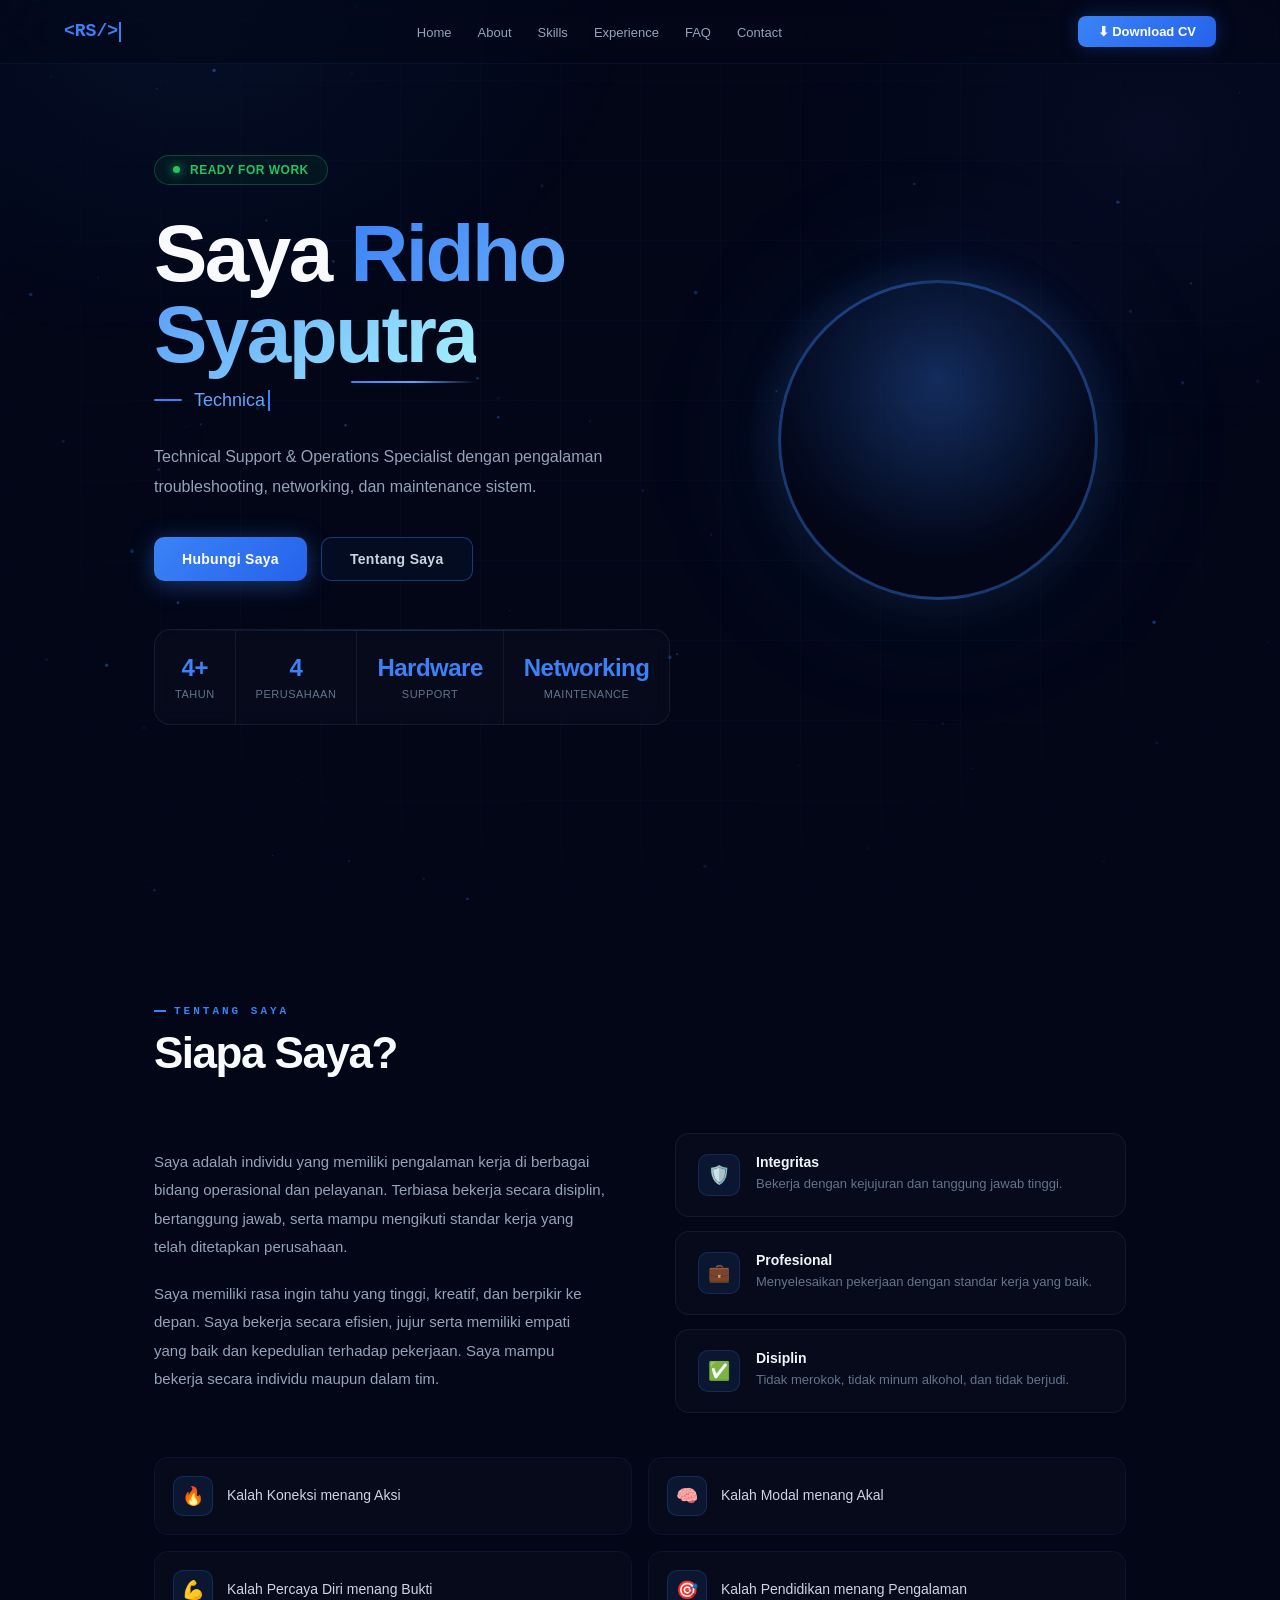
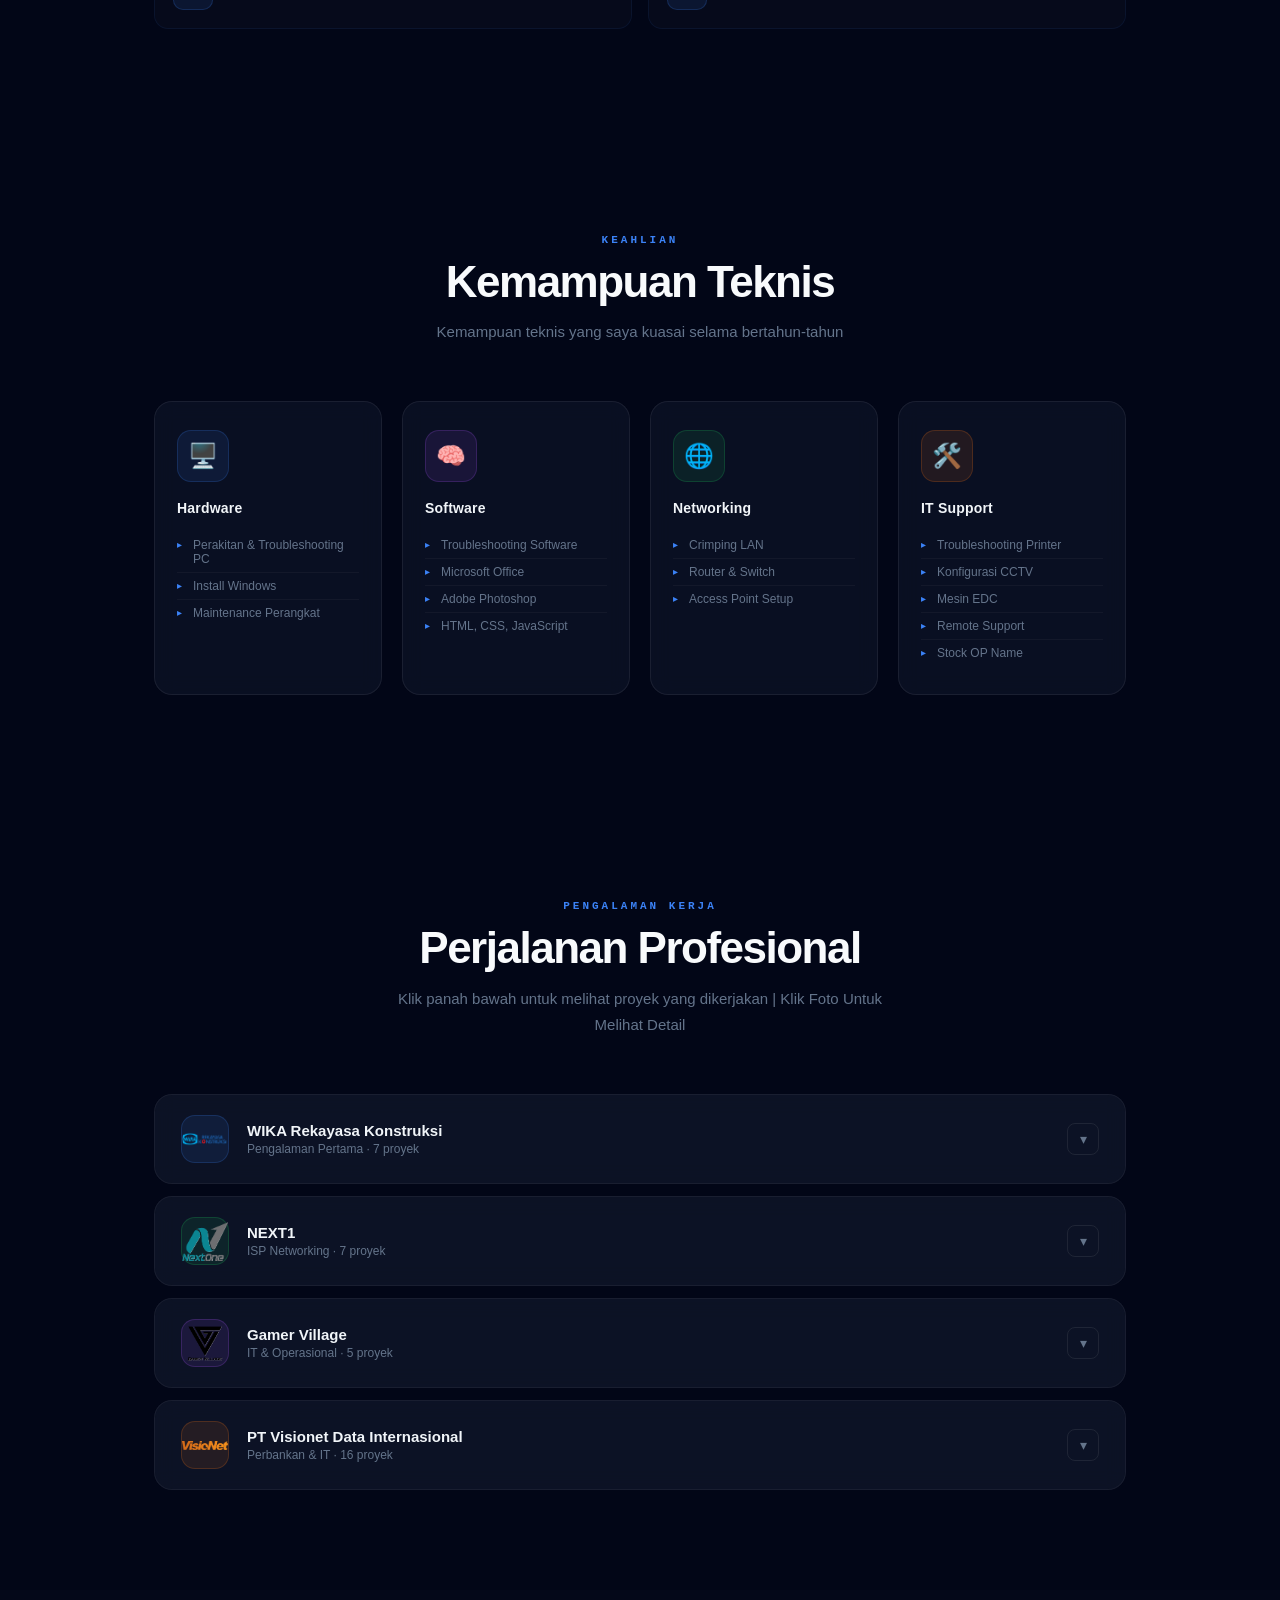
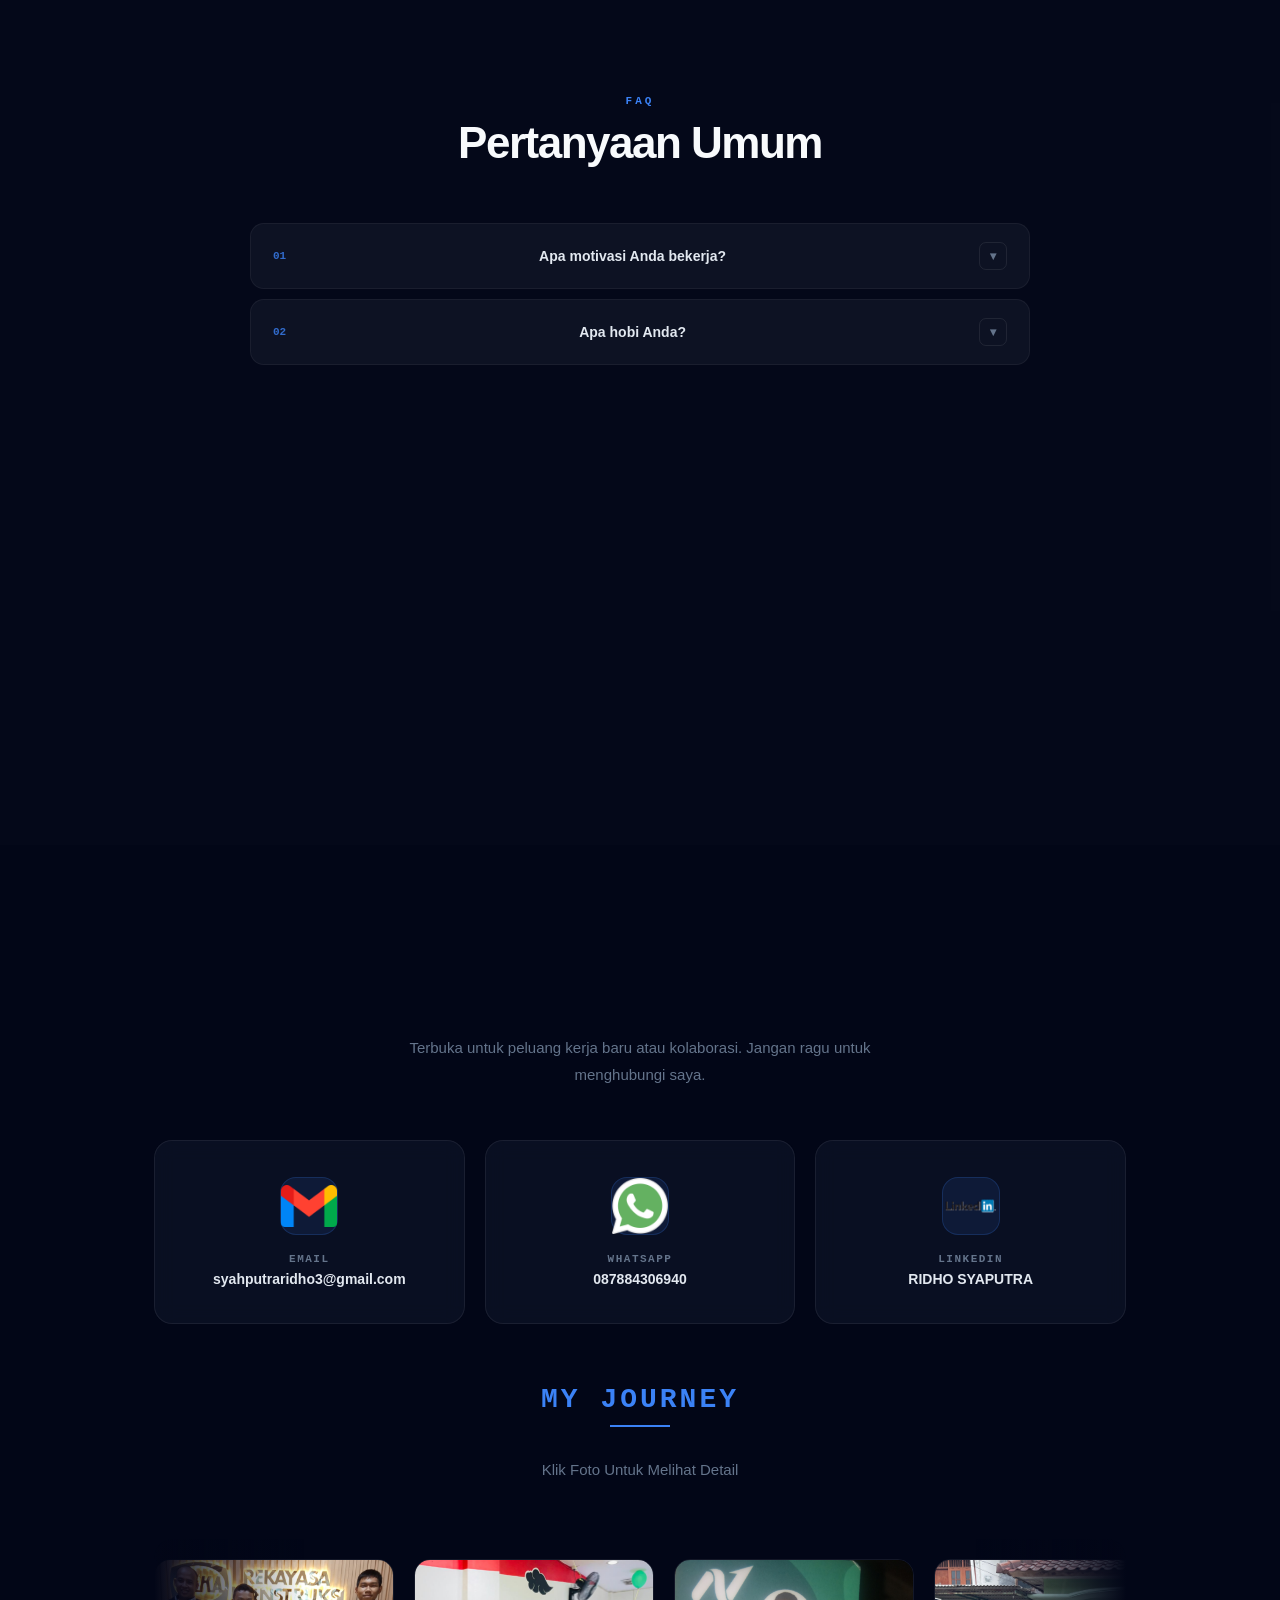
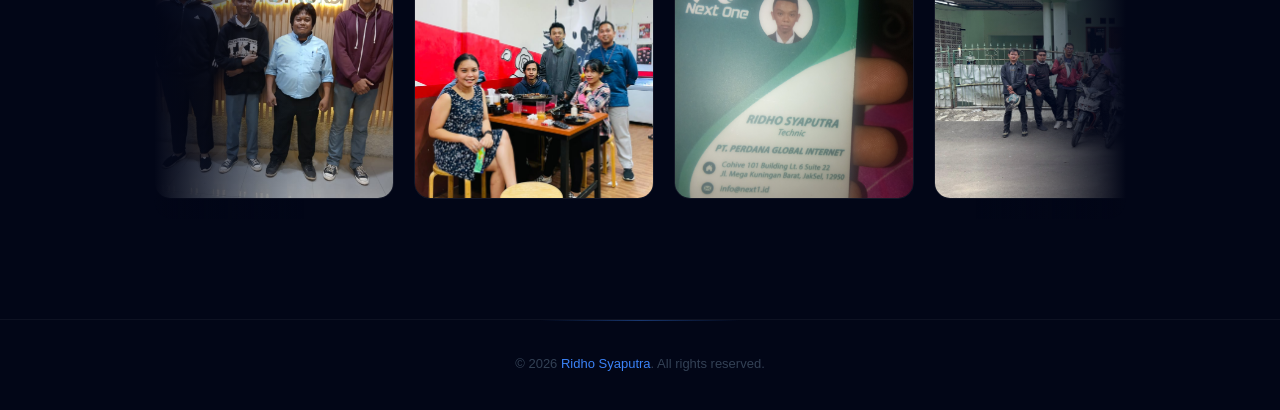
==== commit c522996a: "Update index.html" ====
--- a/index.html
+++ b/index.html
@@ -1,4 +1,3 @@
-html
 <!DOCTYPE html>
 <html lang="id">
 <head>
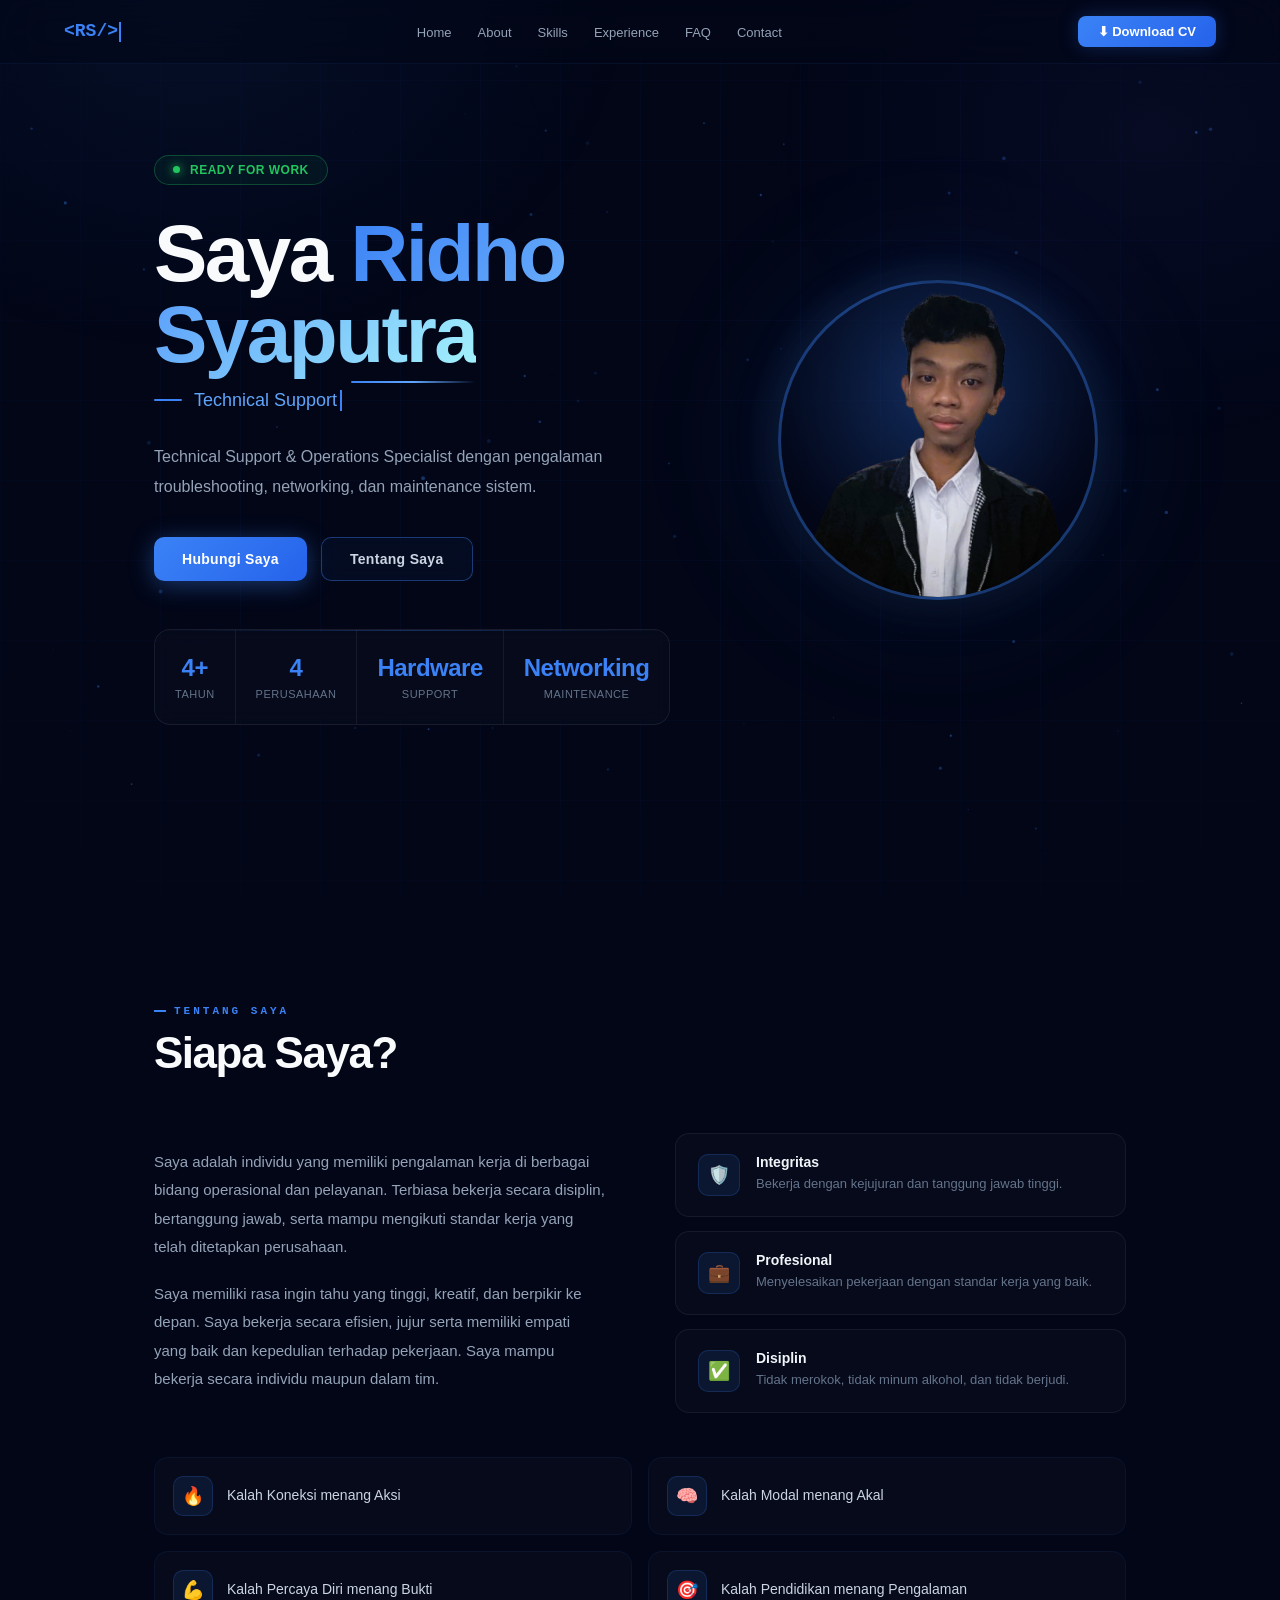
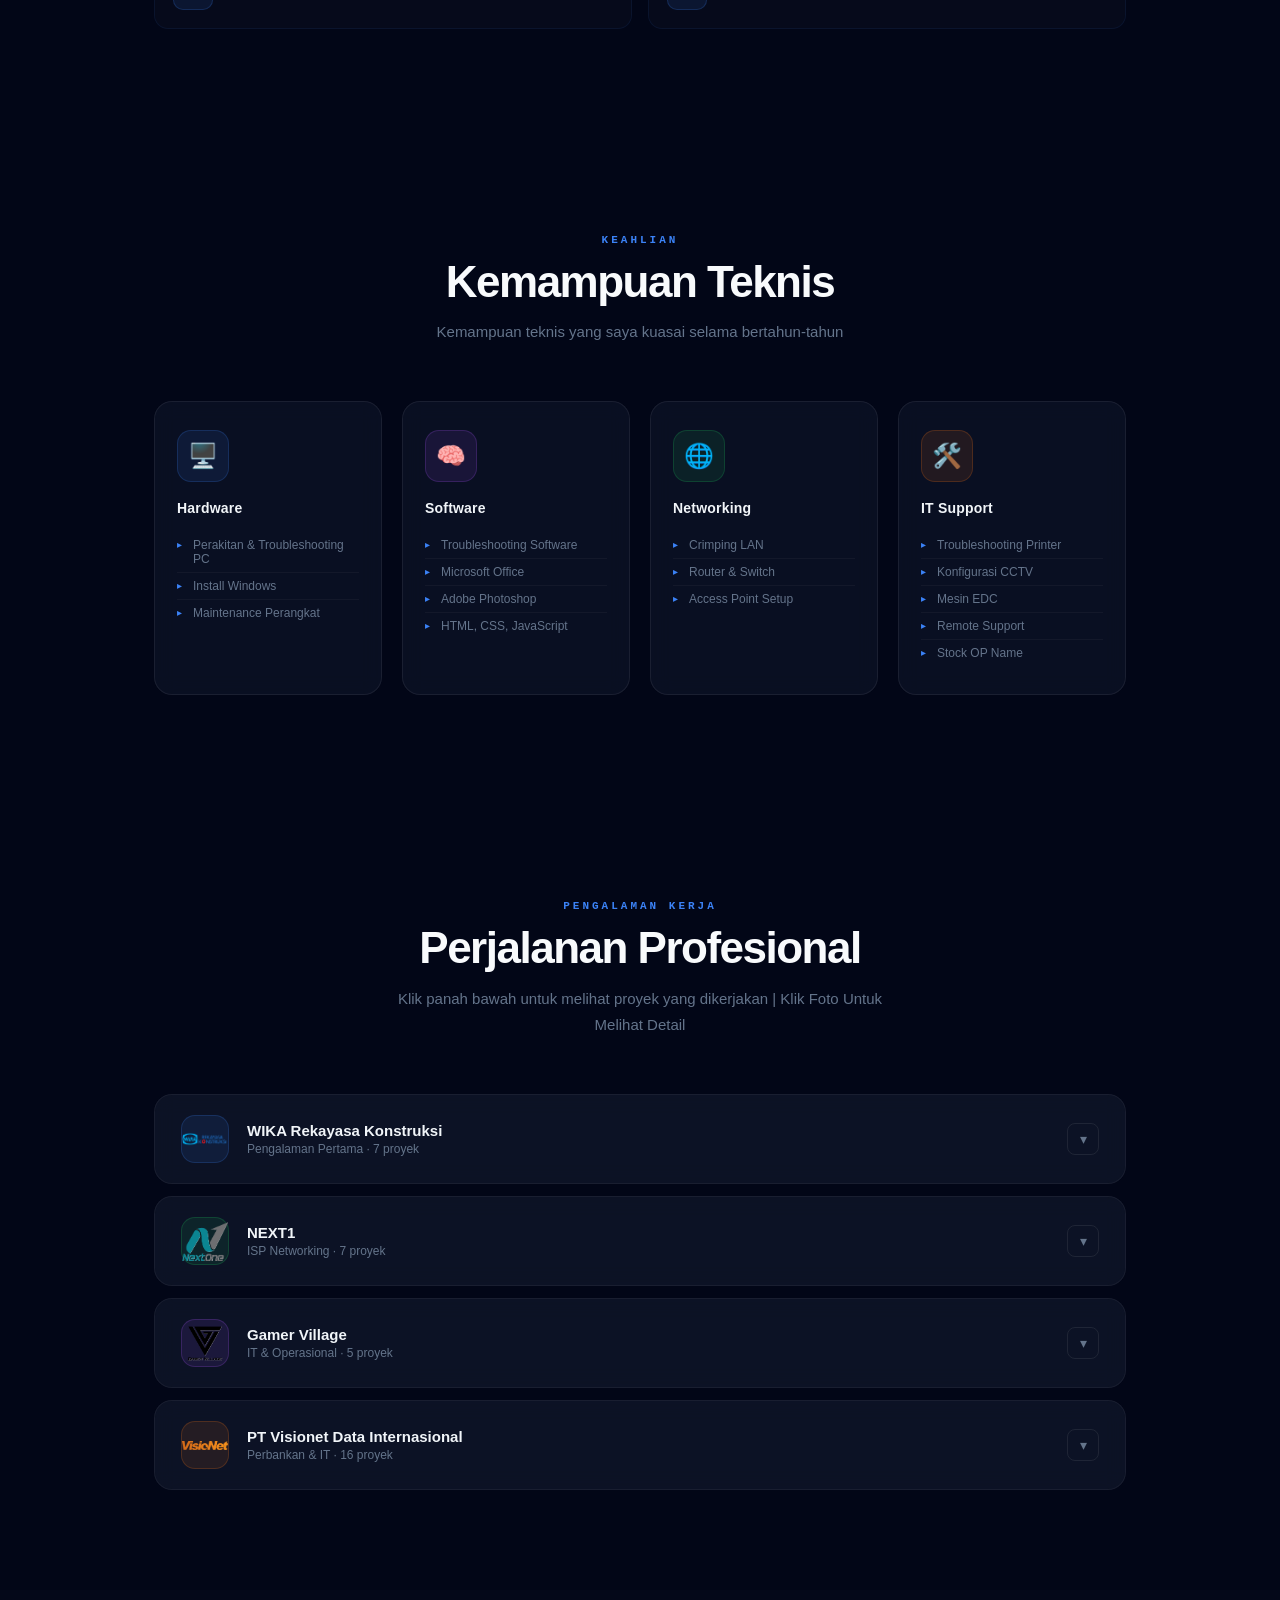
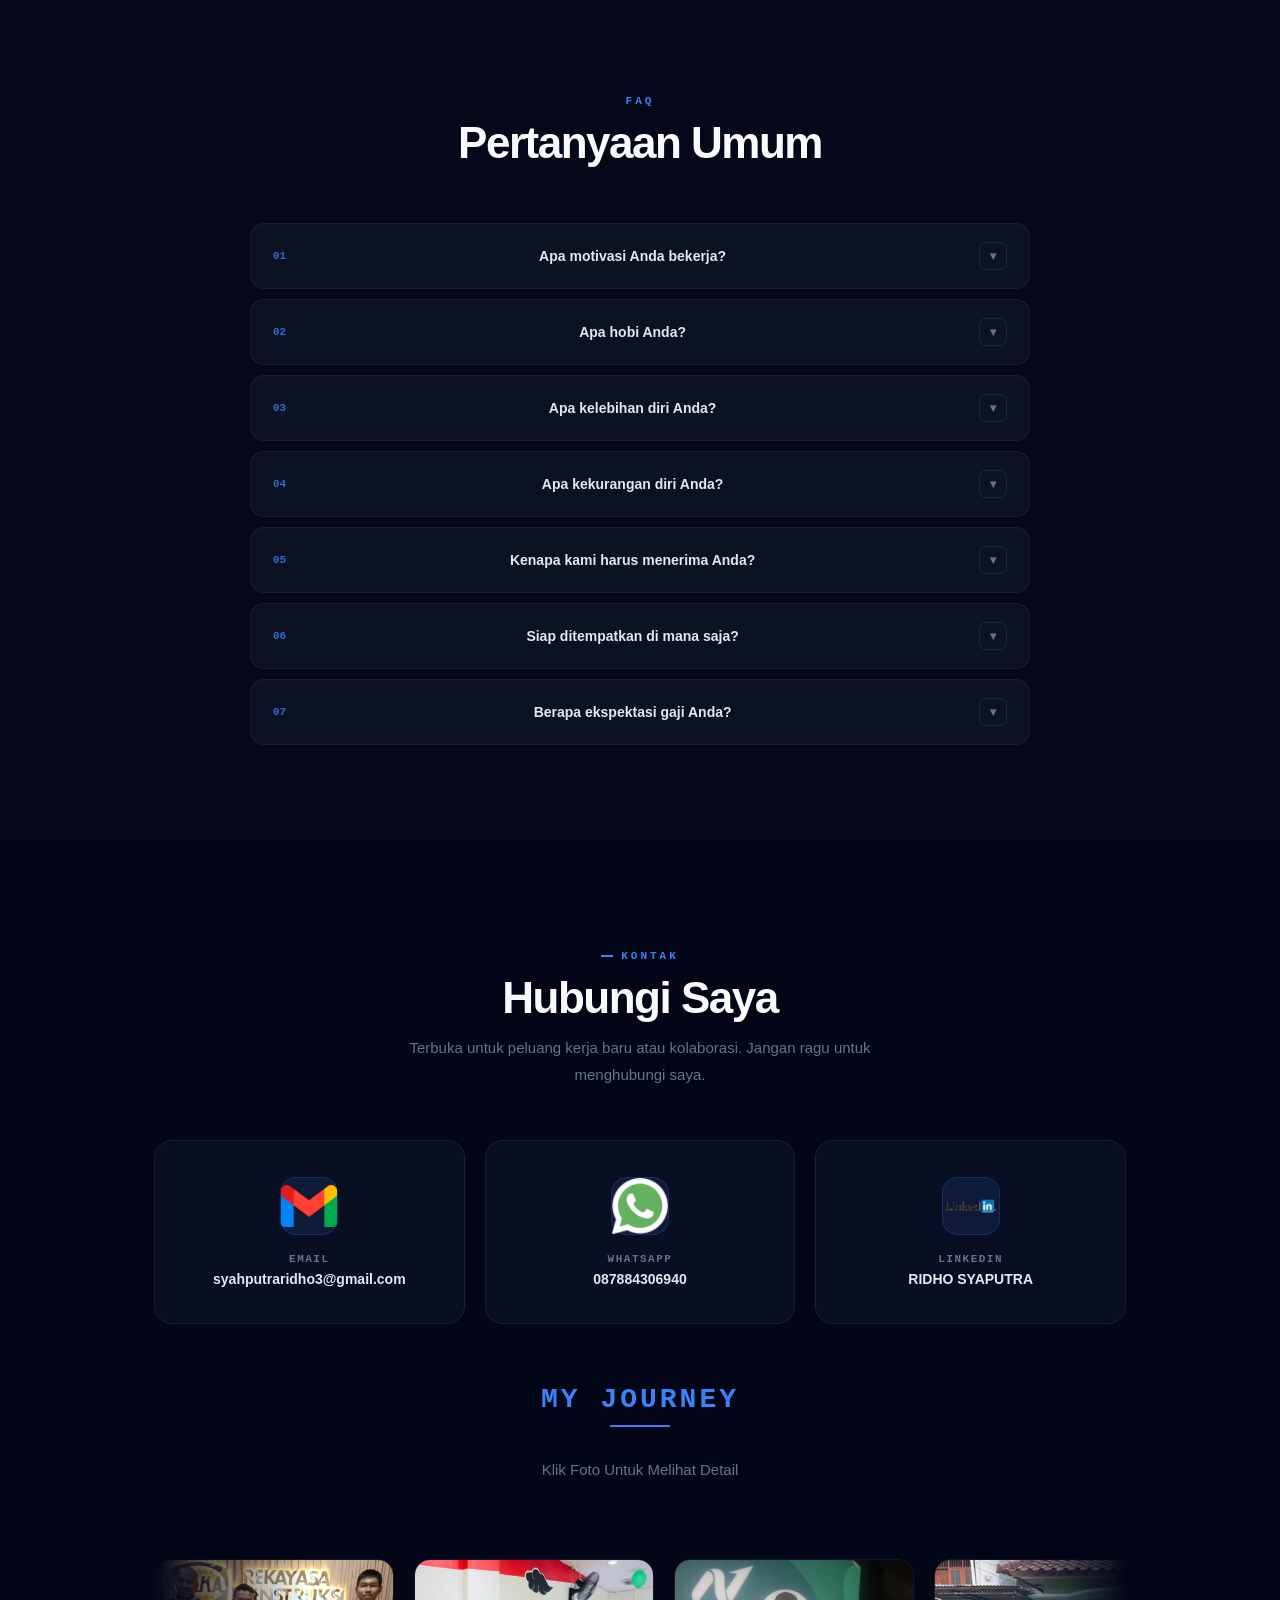
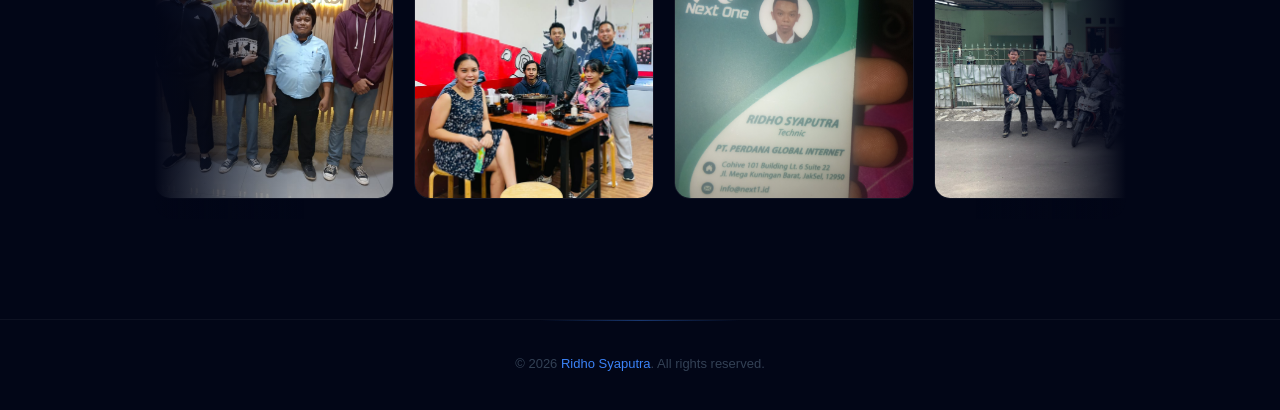
==== commit 30cc3196: "Update index.html" ====
--- a/index.html
+++ b/index.html
@@ -799,17 +799,17 @@
     <li><a href="#contact">Contact</a></li>
   </ul>
   <a href="cv.pdf" class="nav-cv" download>⬇ Download CV</a>
-  <div class="hamburger" id="hamburger" onclick="toggleMenu()">
+  <div class="hamburger" id="hamburger" loading="lazy" onclick="toggleMenu()">
     <span></span><span></span><span></span>
   </div>
 </nav>
 <div class="mobile-menu" id="mobileMenu">
-  <a href="#home" onclick="closeMenu()">Home</a>
-  <a href="#about" onclick="closeMenu()">About</a>
-  <a href="#skills" onclick="closeMenu()">Skills</a>
-  <a href="#experience" onclick="closeMenu()">Experience</a>
-  <a href="#faq" onclick="closeMenu()">FAQ</a>
-  <a href="#contact" onclick="closeMenu()">Contact</a>
+  <a href="#home" loading="lazy" onclick="closeMenu()">Home</a>
+  <a href="#about" loading="lazy" onclick="closeMenu()">About</a>
+  <a href="#skills" loading="lazy" onclick="closeMenu()">Skills</a>
+  <a href="#experience" loading="lazy" onclick="closeMenu()">Experience</a>
+  <a href="#faq" loading="lazy" onclick="closeMenu()">FAQ</a>
+  <a href="#contact" loading="lazy" onclick="closeMenu()">Contact</a>
 </div>
 
 <!-- HERO -->
@@ -975,7 +975,7 @@
 
       <!-- WIKA -->
       <div class="exp-item fade-in">
-        <div class="exp-header" onclick="toggleExp(this)">
+        <div class="exp-header" loading="lazy" onclick="toggleExp(this)">
           <div class="exp-header-left">
             <div class="exp-badge" style="background:rgba(59,130,246,0.1);border-color:rgba(59,130,246,0.2)"><img src="logowika.png"></div>
             <div class="exp-meta">
@@ -988,28 +988,28 @@
         <div class="exp-body">
           <div class="project-grid">
 
-            <div class="project-card"><img src="portofoliowika/prosesupgradedanpemasanganperangkat.jpg" alt="PC Office" onclick="showImage(this.src)"><div class="project-info"><h4>Pemasangan & Troubleshooting PC Office</h4><p>Melakukan instalasi, konfigurasi, serta troubleshooting perangkat komputer kantor untuk memastikan performa optimal dan mendukung kelancaran operasional.</p>
+            <div class="project-card"><img src="portofoliowika/prosesupgradedanpemasanganperangkat.jpg" alt="PC Office" loading="lazy" onclick="showImage(this.src)"><div class="project-info"><h4>Pemasangan & Troubleshooting PC Office</h4><p>Melakukan instalasi, konfigurasi, serta troubleshooting perangkat komputer kantor untuk memastikan performa optimal dan mendukung kelancaran operasional.</p>
             </div></div>
 
-            <div class="project-card"><img src="portofoliowika/formlogin.png" alt="Form Login" onclick="showImage(this.src)"><div class="project-info"><h4>Pengembangan Form Login (HTML, PHP & MySQL)</h4><p>Membangun sistem autentikasi berbasis web menggunakan HTML, PHP, dan MySQL untuk meningkatkan keamanan akses pengguna pada aplikasi internal.</p>
+            <div class="project-card"><img src="portofoliowika/formlogin.png" alt="Form Login" loading="lazy" onclick="showImage(this.src)"><div class="project-info"><h4>Pengembangan Form Login (HTML, PHP & MySQL)</h4><p>Membangun sistem autentikasi berbasis web menggunakan HTML, PHP, dan MySQL untuk meningkatkan keamanan akses pengguna pada aplikasi internal.</p>
             </div></div>
 
-            <div class="project-card"><img src="portofoliowika/membuatlogowika3d.jpg" alt="Logo 3D" onclick="showImage(this.src)"><div class="project-info"><h4>Animasi Logo 3D Sederhana</h4><p>Mendesain, mengubah, membuat animasi logo 3D sebagai media visual branding menggunakan software desain grafis.</p></div></div>
-
-            <div class="project-card"><img src="portofoliowika/membuatlogosmk43d.gif" alt="Logo 3D" onclick="showImage(this.src)"><div class="project-info"><h4>Animasi Logo 3D Sederhana</h4><p>Mendesain, mengubah, membuat animasi logo 3D sebagai media visual branding menggunakan software desain grafis.</p></div></div>
-
-            <div class="project-card"><img src="portofoliowika/aplikasikasir.png" alt="Kasir POS" onclick="showImage(this.src)"><div class="project-info"><h4>Aplikasi Kasir (POS) Sederhana</h4><p>Membangun aplikasi kasir berbasis web untuk mencatat transaksi penjualan, mengelola data produk, dan menghasilkan laporan sederhana.</p></div></div>
-
-            <div class="project-card"><img src="portofoliowika/editingvideolaporanhasilpkl.jpeg" alt="Editing Video" onclick="showImage(this.src)"><div class="project-info"><h4>Editing Video</h4><p>Mengedit dan menyusun video laporan hasil PKL agar lebih informatif, menarik, dan mudah dipahami.</p></div></div>
-
-            <div class="project-card"><img src="portofoliowika/membuatilustrasi.png" alt="Kasir POS" onclick="showImage(this.src)"><div class="project-info"><h4>Membuat ART Sederhana</h4><p>Mendesain ilustrasi grafis sederhana menggunakan Adobe Photoshop untuk kebutuhan visual.</p></div></div>
+            <div class="project-card"><img src="portofoliowika/membuatlogowika3d.jpg" alt="Logo 3D" loading="lazy" onclick="showImage(this.src)"><div class="project-info"><h4>Animasi Logo 3D Sederhana</h4><p>Mendesain, mengubah, membuat animasi logo 3D sebagai media visual branding menggunakan software desain grafis.</p></div></div>
+
+            <div class="project-card"><img src="portofoliowika/membuatlogosmk43d.gif" alt="Logo 3D" loading="lazy" onclick="showImage(this.src)"><div class="project-info"><h4>Animasi Logo 3D Sederhana</h4><p>Mendesain, mengubah, membuat animasi logo 3D sebagai media visual branding menggunakan software desain grafis.</p></div></div>
+
+            <div class="project-card"><img src="portofoliowika/aplikasikasir.png" alt="Kasir POS" loading="lazy" onclick="showImage(this.src)"><div class="project-info"><h4>Aplikasi Kasir (POS) Sederhana</h4><p>Membangun aplikasi kasir berbasis web untuk mencatat transaksi penjualan, mengelola data produk, dan menghasilkan laporan sederhana.</p></div></div>
+
+            <div class="project-card"><img src="portofoliowika/editingvideolaporanhasilpkl.jpeg" alt="Editing Video" loading="lazy" onclick="showImage(this.src)"><div class="project-info"><h4>Editing Video</h4><p>Mengedit dan menyusun video laporan hasil PKL agar lebih informatif, menarik, dan mudah dipahami.</p></div></div>
+
+            <div class="project-card"><img src="portofoliowika/membuatilustrasi.png" alt="Kasir POS" loading="lazy" onclick="showImage(this.src)"><div class="project-info"><h4>Membuat ART Sederhana</h4><p>Mendesain ilustrasi grafis sederhana menggunakan Adobe Photoshop untuk kebutuhan visual.</p></div></div>
           </div>
         </div>
       </div>
 
       <!-- NEXT1 -->
       <div class="exp-item fade-in">
-        <div class="exp-header" onclick="toggleExp(this)">
+        <div class="exp-header" loading="lazy" onclick="toggleExp(this)">
           <div class="exp-header-left">
             <div class="exp-badge" style="background:rgba(34,197,94,0.1);border-color:rgba(34,197,94,0.2)"><img src="logonext1.png"></div>
             <div class="exp-meta">
@@ -1022,26 +1022,26 @@
         <div class="exp-body">
           <div class="project-grid">
 
-            <div class="project-card"><img src="portofolionext1/perangkatyangdigunakan.jpeg" alt="perangkat yang digunakan" onclick="showImage(this.src)"><div class="project-info"><h4>Konfigurasi dan Pemasangan Perangkat</h4><p>Melakukan instalasi dan konfigurasi perangkat jaringan internet di lokasi pelanggan untuk memastikan koneksi berjalan stabil.</p></div></div>
-
-            <div class="project-card"><img src="portofolionext1/pemotetandilapangan.jpeg" alt="doumentasi dilapangan" onclick="showImage(this.src)"><div class="project-info"><h4>Proses Pemasangan Fiber Optik</h4><p>Melakukan instalasi kabel dan perangkat fiber optik, termasuk konfigurasi modem untuk koneksi internet berkecepatan tinggi.</p></div></div>
-
-            <div class="project-card"><img src="portofolionext1/membuatplantopologi.jpeg" alt="pembuatan topologi" onclick="showImage(this.src)"><div class="project-info"><h4>Mempersiapkan Topologi</h4><p>Mendesain dan menyesuaikan topologi jaringan sesuai kebutuhan pelanggan agar efisien dan mudah dikelola.</p></div></div>
-
-            <div class="project-card"><img src="portofolionext1/MonitoringJaringanInternet.jpg" alt="monitoring jaringan" onclick="showImage(this.src)"><div class="project-info"><h4>Monitoring Jaringan via VPN</h4><p>Melakukan pemantauan jaringan pelanggan secara remote menggunakan VPN untuk memastikan performa tetap optimal.</p></div></div>
-
-            <div class="project-card"><img src="portofolionext1/Laporan.jpg" alt="Laporan Ticket Harian" onclick="showImage(this.src)"><div class="project-info"><h4>Laporan Ticket</h4><p>Menyusun laporan harian terkait penyelesaian masalah jaringan berdasarkan sistem ticketing.</p></div></div>
-
-            <div class="project-card"><img src="portofolionext1/hasilpemasanganperangkat1.jpeg" alt="Dokumentasi Perangkat Terpasang" onclick="showImage(this.src)"><div class="project-info"><h4>Hasil Pemasangan</h4><p>Dokumentasi hasil instalasi perangkat jaringan sebagai bukti pekerjaan dan evaluasi kualitas.</p></div></div>
-
-            <div class="project-card"><img src="portofolionext1/hasilpemasanganperangkat2.jpeg" alt="Dokumentasi Perangkat Terpasang 2" onclick="showImage(this.src)"><div class="project-info"><h4>Hasil Pemasangan</h4><p>Dokumentasi hasil instalasi perangkat jaringan sebagai bukti pekerjaan dan evaluasi kualitas.</p></div></div>
+            <div class="project-card"><img src="portofolionext1/perangkatyangdigunakan.jpeg" alt="perangkat yang digunakan" loading="lazy" onclick="showImage(this.src)"><div class="project-info"><h4>Konfigurasi dan Pemasangan Perangkat</h4><p>Melakukan instalasi dan konfigurasi perangkat jaringan internet di lokasi pelanggan untuk memastikan koneksi berjalan stabil.</p></div></div>
+
+            <div class="project-card"><img src="portofolionext1/pemotetandilapangan.jpeg" alt="doumentasi dilapangan" loading="lazy" onclick="showImage(this.src)"><div class="project-info"><h4>Proses Pemasangan Fiber Optik</h4><p>Melakukan instalasi kabel dan perangkat fiber optik, termasuk konfigurasi modem untuk koneksi internet berkecepatan tinggi.</p></div></div>
+
+            <div class="project-card"><img src="portofolionext1/membuatplantopologi.jpeg" alt="pembuatan topologi" loading="lazy" onclick="showImage(this.src)"><div class="project-info"><h4>Mempersiapkan Topologi</h4><p>Mendesain dan menyesuaikan topologi jaringan sesuai kebutuhan pelanggan agar efisien dan mudah dikelola.</p></div></div>
+
+            <div class="project-card"><img src="portofolionext1/MonitoringJaringanInternet.jpg" alt="monitoring jaringan" loading="lazy" onclick="showImage(this.src)"><div class="project-info"><h4>Monitoring Jaringan via VPN</h4><p>Melakukan pemantauan jaringan pelanggan secara remote menggunakan VPN untuk memastikan performa tetap optimal.</p></div></div>
+
+            <div class="project-card"><img src="portofolionext1/Laporan.jpg" alt="Laporan Ticket Harian" loading="lazy" onclick="showImage(this.src)"><div class="project-info"><h4>Laporan Ticket</h4><p>Menyusun laporan harian terkait penyelesaian masalah jaringan berdasarkan sistem ticketing.</p></div></div>
+
+            <div class="project-card"><img src="portofolionext1/hasilpemasanganperangkat1.jpeg" alt="Dokumentasi Perangkat Terpasang" loading="lazy" onclick="showImage(this.src)"><div class="project-info"><h4>Hasil Pemasangan</h4><p>Dokumentasi hasil instalasi perangkat jaringan sebagai bukti pekerjaan dan evaluasi kualitas.</p></div></div>
+
+            <div class="project-card"><img src="portofolionext1/hasilpemasanganperangkat2.jpeg" alt="Dokumentasi Perangkat Terpasang 2" loading="lazy" onclick="showImage(this.src)"><div class="project-info"><h4>Hasil Pemasangan</h4><p>Dokumentasi hasil instalasi perangkat jaringan sebagai bukti pekerjaan dan evaluasi kualitas.</p></div></div>
           </div>
         </div>
       </div>
 
       <!-- GAMER VILLAGE -->
       <div class="exp-item fade-in">
-        <div class="exp-header" onclick="toggleExp(this)">
+        <div class="exp-header" loading="lazy" onclick="toggleExp(this)">
           <div class="exp-header-left">
             <div class="exp-badge" style="background:rgba(168,85,247,0.1);border-color:rgba(168,85,247,0.2)"><img src="logogamervillage.png"></div>
             <div class="exp-meta">
@@ -1053,22 +1053,22 @@
         </div>
         <div class="exp-body">
           <div class="project-grid">
-            <div class="project-card"><img src="portofoliogamervillage/maintenancedanmembersihkanperangkatwarnet.jpg" alt="Maintenance Perangkat" onclick="showImage(this.src)"><div class="project-info"><h4>Maintenance & Pembersihan Perangkat</h4><p>Melakukan perawatan rutin dan pembersihan perangkat komputer untuk menjaga performa dan umur perangkat.</p></div></div>
-
-            <div class="project-card"><img src="portofoliogamervillage/melayanipelanggan.jpg" alt="Melayani Pelanggan" onclick="showImage(this.src)"><div class="project-info"><h4>Pelayanan Pelanggan</h4><p>Memberikan pelayanan yang ramah, cepat, dan responsif kepada pelanggan dalam penggunaan fasilitas.</p></div></div>
-
-            <div class="project-card"><img src="portofoliogamervillage/menghitungstockdanrestockgudang.jpg" alt="Stock OP Name" onclick="showImage(this.src)"><div class="project-info"><h4>Manajemen Stok & Stock Opname</h4><p>Mengelola stok barang serta melakukan pengecekan rutin untuk memastikan ketersediaan dan keakuratan data.</p></div></div>
-
-            <div class="project-card"><img src="portofoliogamervillage/systemdatastock.png" alt="Laporan Harian" onclick="showImage(this.src)"><div class="project-info"><h4>Laporan Closing (Microsoft Excel)</h4><p>Membuat laporan operasional harian menggunakan rumus Excel seperti SUM, IF, dan VLOOKUP untuk analisis data.</p></div></div>
-
-            <div class="project-card"><img src="portofoliogamervillage/monitoringbilling.jpeg" alt="Monitoring Billing" onclick="showImage(this.src)"><div class="project-info"><h4>Monitoring Billing</h4><p>Memastikan sistem billing berjalan dengan normal dan menangani kendala yang muncul secara cepat.</p></div></div>
+            <div class="project-card"><img src="portofoliogamervillage/maintenancedanmembersihkanperangkatwarnet.jpg" alt="Maintenance Perangkat" loading="lazy" onclick="showImage(this.src)"><div class="project-info"><h4>Maintenance & Pembersihan Perangkat</h4><p>Melakukan perawatan rutin dan pembersihan perangkat komputer untuk menjaga performa dan umur perangkat.</p></div></div>
+
+            <div class="project-card"><img src="portofoliogamervillage/melayanipelanggan.jpg" alt="Melayani Pelanggan" loading="lazy" onclick="showImage(this.src)"><div class="project-info"><h4>Pelayanan Pelanggan</h4><p>Memberikan pelayanan yang ramah, cepat, dan responsif kepada pelanggan dalam penggunaan fasilitas.</p></div></div>
+
+            <div class="project-card"><img src="portofoliogamervillage/menghitungstockdanrestockgudang.jpg" alt="Stock OP Name" loading="lazy" onclick="showImage(this.src)"><div class="project-info"><h4>Manajemen Stok & Stock Opname</h4><p>Mengelola stok barang serta melakukan pengecekan rutin untuk memastikan ketersediaan dan keakuratan data.</p></div></div>
+
+            <div class="project-card"><img src="portofoliogamervillage/systemdatastock.png" alt="Laporan Harian" loading="lazy" onclick="showImage(this.src)"><div class="project-info"><h4>Laporan Closing (Microsoft Excel)</h4><p>Membuat laporan operasional harian menggunakan rumus Excel seperti SUM, IF, dan VLOOKUP untuk analisis data.</p></div></div>
+
+            <div class="project-card"><img src="portofoliogamervillage/monitoringbilling.jpeg" alt="Monitoring Billing" loading="lazy" onclick="showImage(this.src)"><div class="project-info"><h4>Monitoring Billing</h4><p>Memastikan sistem billing berjalan dengan normal dan menangani kendala yang muncul secara cepat.</p></div></div>
           </div>
         </div>
       </div>
 
       <!-- VISIONET -->
       <div class="exp-item fade-in">
-        <div class="exp-header" onclick="toggleExp(this)">
+        <div class="exp-header" loading="lazy" onclick="toggleExp(this)">
           <div class="exp-header-left">
             <div class="exp-badge" style="background:rgba(249,115,22,0.1);border-color:rgba(249,115,22,0.2)"><img src="logovisionet.png"></div>
             <div class="exp-meta">
@@ -1080,65 +1080,65 @@
         </div>
         <div class="exp-body">
           <div class="project-grid">
-            <div class="project-card"><img src="portofoliovdi/pergantianmesinedc.jpeg" alt="pergantianmesinedc" onclick="showImage(this.src)"><div class="project-info">
+            <div class="project-card"><img src="portofoliovdi/pergantianmesinedc.jpeg" alt="pergantianmesinedc" loading="lazy" onclick="showImage(this.src)"><div class="project-info">
               <h4>Pergantian Mesin EDC</h4><p>Melakukan penggantian perangkat EDC serta memastikan perangkat berfungsi dengan baik sesuai standar operasional.</p>
               </div></div>
 
-            <div class="project-card"><img src="portofoliovdi/maintenancemesinedc.jpeg" alt="maintenancemesinedc" onclick="showImage(this.src)"><div class="project-info">
+            <div class="project-card"><img src="portofoliovdi/maintenancemesinedc.jpeg" alt="maintenancemesinedc" loading="lazy" onclick="showImage(this.src)"><div class="project-info">
               <h4>Preventive Maintenance EDC</h4><p>Melakukan perawatan berkala untuk menjaga performa dan keandalan mesin EDC.</p>
               </div></div>
 
-            <div class="project-card"><img src="portofoliovdi/pemasanganmesinedc.jpeg" alt="pemasanganmesinedc" onclick="showImage(this.src)"><div class="project-info">
+            <div class="project-card"><img src="portofoliovdi/pemasanganmesinedc.jpeg" alt="pemasanganmesinedc" loading="lazy" onclick="showImage(this.src)"><div class="project-info">
               <h4>Instalasi Mesin EDC</h4><p>Melakukan pemasangan dan konfigurasi mesin EDC di lokasi merchant sesuai prosedur.</p>
               </div></div>
 
-            <div class="project-card"><img src="portofoliovdi/maintenancedvrcctv.jpeg" alt="maintenancedvrcctv" onclick="showImage(this.src)"><div class="project-info">
+            <div class="project-card"><img src="portofoliovdi/maintenancedvrcctv.jpeg" alt="maintenancedvrcctv" loading="lazy" onclick="showImage(this.src)"><div class="project-info">
               <h4>Perbaikan DVR CCTV</h4><p>Melakukan troubleshooting dan perbaikan DVR CCTV untuk memastikan sistem keamanan berjalan optimal.</p>
               </div></div>
 
-            <div class="project-card"><img src="portofoliovdi/pengecekanrekamandvrcctv.jpeg" alt="pengecekanrekamandvrcctv" onclick="showImage(this.src)"><div class="project-info">
+            <div class="project-card"><img src="portofoliovdi/pengecekanrekamandvrcctv.jpeg" alt="pengecekanrekamandvrcctv" loading="lazy" onclick="showImage(this.src)"><div class="project-info">
               <h4>Pengecekan Rekaman CCTV</h4><p>Melakukan pengecekan hasil rekaman CCTV untuk memastikan sistem recording berjalan dengan baik.</p>
                 </div></div>
 
-            <div class="project-card"><img src="portofoliovdi/pergantianhardiskdvr.png" alt="pergantianhardiskdvr" onclick="showImage(this.src)"><div class="project-info">
+            <div class="project-card"><img src="portofoliovdi/pergantianhardiskdvr.png" alt="pergantianhardiskdvr" loading="lazy" onclick="showImage(this.src)"><div class="project-info">
               <h4>Pergantian Hardisk DVR</h4><p>Melakukan penggantian hardisk DVR serta memastikan sistem penyimpanan berjalan normal.</p>
                 </div></div>
 
-            <div class="project-card"><img src="portofoliovdi/maintenanceprinter.png" alt="maintenanceprinter" onclick="showImage(this.src)"><div class="project-info">
+            <div class="project-card"><img src="portofoliovdi/maintenanceprinter.png" alt="maintenanceprinter" loading="lazy" onclick="showImage(this.src)"><div class="project-info">
               <h4>Perbaikan Printer</h4><p>Melakukan troubleshooting dan perbaikan printer untuk memastikan perangkat siap digunakan.</p>
               </div></div>
 
-            <div class="project-card"><img src="portofoliovdi/pemasanganminipc.jpeg" alt="pemasanganminipc" onclick="showImage(this.src)"><div class="project-info">
+            <div class="project-card"><img src="portofoliovdi/pemasanganminipc.jpeg" alt="pemasanganminipc" loading="lazy" onclick="showImage(this.src)"><div class="project-info">
               <h4>Pemasangan Mini PC Office</h4><p>Melakukan instalasi dan konfigurasi mini PC Mandiri Utama Finance untuk mendukung kebutuhan operasional kantor.</p>  
               </div></div>
 
-            <div class="project-card"><img src="portofoliovdi/standarisasisoftwarepcoffice.jpeg" alt="standarisasisoftwarepcoffice" onclick="showImage(this.src)"><div class="project-info">
+            <div class="project-card"><img src="portofoliovdi/standarisasisoftwarepcoffice.jpeg" alt="standarisasisoftwarepcoffice" loading="lazy" onclick="showImage(this.src)"><div class="project-info">
               <h4>Instalasi & Standarisasi Software</h4><p>Melakukan instalasi serta standarisasi software pada PC Office Bank BTN sesuai kebijakan kantor.</p>
               </div></div>
 
-            <div class="project-card"><img src="portofoliovdi/pemasanganpcantirancimbcileungsi.png" alt="pcantrian" onclick="showImage(this.src)"><div class="project-info">
+            <div class="project-card"><img src="portofoliovdi/pemasanganpcantirancimbcileungsi.png" alt="pcantrian" loading="lazy" onclick="showImage(this.src)"><div class="project-info">
               <h4>Pemasangan PC Antrian Bank</h4><p>Melakukan instalasi dan konfigurasi PC antrian BANK CIMB Niaga untuk mendukung sistem layanan pelanggan di bank.</p>
               </div></div>
 
-            <div class="project-card"><img src="portofoliovdi/pergantianfasciaatm.png" alt="fasciaatm" onclick="showImage(this.src)"><div class="project-info">
+            <div class="project-card"><img src="portofoliovdi/pergantianfasciaatm.png" alt="fasciaatm" loading="lazy" onclick="showImage(this.src)"><div class="project-info">
               <h4>Pergantian Fascia ATM</h4><p>Melakukan penggantian komponen fascia ATM BANK NOBU sebagai bagian dari perawatan dan peningkatan tampilan mesin.</p>
               </div></div>
 
-            <div class="project-card"><img src="portofoliovdi/konfigurasimesinatm.jpeg" alt="konfigurasimesinatm" onclick="showImage(this.src)"><div class="project-info">
+            <div class="project-card"><img src="portofoliovdi/konfigurasimesinatm.jpeg" alt="konfigurasimesinatm" loading="lazy" onclick="showImage(this.src)"><div class="project-info">
               <h4>Perbaikan Mesin ATM</h4><p>Melakukan troubleshooting dan perbaikan mesin ATM untuk memastikan operasional tetap berjalan normal.</p>
               </div></div>
 
-            <div class="project-card"><img src="portofoliovdi/pergantianswitchbjbcibubur.png" alt="switchbjbcibubur" onclick="showImage(this.src)"><div class="project-info"><h4>Pergantian Switch Bank BJB Cibubur</h4><p>Melakukan perawatan rutin dan pembersihan perangkat komputer untuk menjaga performa dan umur perangkat.</p></div></div>
-
-            <div class="project-card"><img src="portofoliovdi/pergantianswitchbjbcimanggis.png" alt="switchbjbcimanggis" onclick="showImage(this.src)"><div class="project-info">
+            <div class="project-card"><img src="portofoliovdi/pergantianswitchbjbcibubur.png" alt="switchbjbcibubur" loading="lazy" onclick="showImage(this.src)"><div class="project-info"><h4>Pergantian Switch Bank BJB Cibubur</h4><p>Melakukan perawatan rutin dan pembersihan perangkat komputer untuk menjaga performa dan umur perangkat.</p></div></div>
+
+            <div class="project-card"><img src="portofoliovdi/pergantianswitchbjbcimanggis.png" alt="switchbjbcimanggis" loading="lazy" onclick="showImage(this.src)"><div class="project-info">
               <h4>Pergantian Switch Jaringan</h4><p>Melakukan penggantian dan konfigurasi switch jaringan Bank BJB untuk memastikan konektivitas tetap stabil.</p>
               </div></div>
 
-            <div class="project-card"><img src="portofoliovdi/pergantianswitchbjbjatimakmur.png" alt="switchbjbjatimakmur" onclick="showImage(this.src)"><div class="project-info">
+            <div class="project-card"><img src="portofoliovdi/pergantianswitchbjbjatimakmur.png" alt="switchbjbjatimakmur" loading="lazy" onclick="showImage(this.src)"><div class="project-info">
               <h4>Pergantian Switch Jaringan</h4><p>Melakukan penggantian dan konfigurasi switch jaringan Bank BJB untuk memastikan konektivitas tetap stabil.</p>
               </div></div>
 
-            <div class="project-card"><img src="portofoliovdi/pergantianswitchbjbkrangganmas.png" alt="switchbjbkrangganmas" onclick="showImage(this.src)"><div class="project-info">
+            <div class="project-card"><img src="portofoliovdi/pergantianswitchbjbkrangganmas.png" alt="switchbjbkrangganmas" loading="lazy" onclick="showImage(this.src)"><div class="project-info">
               <h4>Pergantian Switch Jaringan</h4><p>Melakukan penggantian dan konfigurasi switch jaringan Bank BJB untuk memastikan konektivitas tetap stabil.</p>
               </div></div>
 
@@ -1158,15 +1158,15 @@
     </div>
     <div class="faq-list">
       <div class="faq-item fade-in">
-        <button class="faq-q" onclick="toggleFaq(this)"><span class="faq-num">01</span><span>Apa motivasi Anda bekerja?</span><span class="faq-arrow">▾</span></button>
+        <button class="faq-q" loading="lazy" onclick="toggleFaq(this)"><span class="faq-num">01</span><span>Apa motivasi Anda bekerja?</span><span class="faq-arrow">▾</span></button>
         <div class="faq-a"><p>Saya ingin bekerja di lingkungan yang sejalan dengan nilai dan keyakinan yang saya pegang, sehingga saya dapat bekerja secara konsisten tanpa pengaruh negatif yang dapat mengubah sikap dan prinsip kerja saya. Saya berkomitmen untuk memberikan yang terbaik dalam setiap tanggung jawab, bekerja keras, serta terus meningkatkan kemampuan diri agar dapat memberikan kontribusi nyata bagi perusahaan. Selain itu, saya juga memiliki keinginan untuk mempelajari hal-hal baru dan membangun relasi yang baik di lingkungan kerja.</p></div>
       </div>
       <div class="faq-item fade-in">
-        <button class="faq-q" onclick="toggleFaq(this)"><span class="faq-num">02</span><span>Apa hobi Anda?</span><span class="faq-arrow">▾</span></button>
+        <button class="faq-q" loading="lazy" onclick="toggleFaq(this)"><span class="faq-num">02</span><span>Apa hobi Anda?</span><span class="faq-arrow">▾</span></button>
         <div class="faq-a"><p>Saya memiliki hobi membaca komik dan menonton film. Dengan hobi ini, saya dapat meningkatkan kemampuan bahasa Inggris saya.</p></div>
       </div>
       <div class="faq-item fade-in">
-        <button class="faq-q" onclick="toggleFaq(this)"><span class="faq-num">03</span><span>Apa kelebihan diri Anda?</span><span class="faq-arrow">▾</span></button>
+        <button class="faq-q" loading="lazy" onclick="toggleFaq(this)"><span class="faq-num">03</span><span>Apa kelebihan diri Anda?</span><span class="faq-arrow">▾</span></button>
         <div class="faq-a"><ul>
   <li>Jujur dan memiliki tanggung jawab tinggi dalam setiap pekerjaan.</li>
   <li>Rajin, disiplin, serta memiliki kepedulian yang baik terhadap tugas dan hasil kerja.</li>
@@ -1176,7 +1176,7 @@
 </ul></div>
       </div>
       <div class="faq-item fade-in">
-        <button class="faq-q" onclick="toggleFaq(this)"><span class="faq-num">04</span><span>Apa kekurangan diri Anda?</span><span class="faq-arrow">▾</span></button>
+        <button class="faq-q" loading="lazy" onclick="toggleFaq(this)"><span class="faq-num">04</span><span>Apa kekurangan diri Anda?</span><span class="faq-arrow">▾</span></button>
         <div class="faq-a"><ul>
   <li>Terkadang memiliki sudut pandang yang terlalu positif (naif), namun terus belajar untuk lebih realistis dalam menilai situasi.</li>
   <li>Masih meningkatkan kepercayaan diri dalam mengambil keputusan dan menyampaikan ide, sehingga terbiasa mempersiapkan diri dengan lebih matang.</li>
@@ -1184,15 +1184,15 @@
 </ul></div>
       </div>
       <div class="faq-item fade-in">
-        <button class="faq-q" onclick="toggleFaq(this)"><span class="faq-num">05</span><span>Kenapa kami harus menerima Anda?</span><span class="faq-arrow">▾</span></button>
+        <button class="faq-q" loading="lazy" onclick="toggleFaq(this)"><span class="faq-num">05</span><span>Kenapa kami harus menerima Anda?</span><span class="faq-arrow">▾</span></button>
         <div class="faq-a"><p>Saya meyakini bahwa attitude adalah aspek paling penting dalam bekerja. Oleh karena itu, saya selalu mengutamakan sikap positif, komitmen, dan dedikasi dalam setiap tanggung jawab yang saya jalankan, karena hal tersebut dapat memberikan dampak positif bagi perusahaan. Selain itu, saya terbiasa mempersiapkan segala sesuatu dengan matang sebelum memulai pekerjaan, guna meminimalkan potensi masalah serta memastikan setiap tugas dapat diselesaikan secara efektif dan efisien.</p></div>
       </div>
       <div class="faq-item fade-in">
-        <button class="faq-q" onclick="toggleFaq(this)"><span class="faq-num">06</span><span>Siap ditempatkan di mana saja?</span><span class="faq-arrow">▾</span></button>
+        <button class="faq-q" loading="lazy" onclick="toggleFaq(this)"><span class="faq-num">06</span><span>Siap ditempatkan di mana saja?</span><span class="faq-arrow">▾</span></button>
         <div class="faq-a"><p>Ya, saya siap ditempatkan di mana saja yang dibutuhkan perusahaan. Saya memiliki fleksibilitas dan kesiapan menyesuaikan diri dengan lingkungan kerja baru.</p></div>
       </div>
       <div class="faq-item fade-in">
-        <button class="faq-q" onclick="toggleFaq(this)"><span class="faq-num">07</span><span>Berapa ekspektasi gaji Anda?</span><span class="faq-arrow">▾</span></button>
+        <button class="faq-q" loading="lazy" onclick="toggleFaq(this)"><span class="faq-num">07</span><span>Berapa ekspektasi gaji Anda?</span><span class="faq-arrow">▾</span></button>
         <div class="faq-a"><p>Range gaji yang saya harapkan Rp. 3.000.000 – Rp. 5.000.000 atau dapat disesuaikan dengan kebijakan perusahaan.</p></div>
       </div>
     </div>
@@ -1234,52 +1234,52 @@
     <div class="slider-wrapper">
       <div class="slider-track" id="sliderTrack">
 
-        <div class="slide-item"><img src="myjourney/akhirmagang.jpg" onclick="showImage(this.src)"><div class="overlay"><h4>PT WIKA REKAYASA KONSTRUKSI</h4><p>Foto Bersama Team IT</p></div></div>
-        <div class="slide-item"><img src="myjourney/bukbernext1.jpeg" onclick="showImage(this.src)"><div class="overlay"><h4>NEXT1</h4><p>Foto Bersama Team Next1 Jakarta</p></div></div>
-        <div class="slide-item"><img src="myjourney/idcardnext1.jpg" onclick="showImage(this.src)"><div class="overlay"><h4>NEXT1</h4><p>Foto ID Card NEXT1</p></div></div>
-        <div class="slide-item"><img src="myjourney/teamvdi.jpeg" onclick="showImage(this.src)"><div class="overlay"><h4>VISIONET</h4><p>Foto Team VDI Jakarta Timur</p></div></div>
-        <div class="slide-item"><img src="myjourney/absensipemasanganminipc.jpeg" onclick="showImage(this.src)"><div class="overlay"><h4>VISIONET</h4><p>Pemasangan Mini PC Mandiri Utama Finance Cibubur</p></div></div>
-        <div class="slide-item"><img src="myjourney/pcantriancimb.jpeg" onclick="showImage(this.src)"><div class="overlay"><h4>VISIONET</h4><p>Pemasangan PC Antrian CIMB Cileungsi</p></div></div>
-        <div class="slide-item"><img src="myjourney/bukber1.jpeg" onclick="showImage(this.src)"><div class="overlay"><h4>VISIONET</h4><p>Foto Team VDI Jakarta Timur Halim</p></div></div>
-        <div class="slide-item"><img src="myjourney/bukber2.jpeg" onclick="showImage(this.src)"><div class="overlay"><h4>VISIONET</h4><p>Foto Team VDI Jakarta Timur Halim</p></div></div>
-        <div class="slide-item"><img src="myjourney/preparasimesinedc.jpeg" onclick="showImage(this.src)"><div class="overlay"><h4>VISIONET</h4><p>Proses Preparasi Mesin EDC</p></div></div>
-        <div class="slide-item"><img src="myjourney/pemasanganmesinedcpanin.jpeg" onclick="showImage(this.src)"><div class="overlay"><h4>VISIONET</h4><p>Foto Bersama PIC Merchant Hyam Empuk Metland</p></div></div>
-        <div class="slide-item"><img src="myjourney/sosialisasimerchant.jpeg" onclick="showImage(this.src)"><div class="overlay"><h4>VISIONET</h4><p>Foto Bersama PIC Bakso A Fung Mall Ciputra Cibubur</p></div></div>
-        <div class="slide-item"><img src="myjourney/bukber4.jpeg" onclick="showImage(this.src)"><div class="overlay"><h4>VISIONET</h4><p>Foto Team VDI Jakarta Timur Halim</p></div></div>
-        <div class="slide-item"><img src="myjourney/fotobersamapicbjbcibubur.jpeg" onclick="showImage(this.src)"><div class="overlay"><h4>VISIONET</h4><p>Foto Bersama PIC BJB Cibubur</p></div></div>
-        <div class="slide-item"><img src="myjourney/fotobersamapicbjbcimanggis.jpeg" onclick="showImage(this.src)"><div class="overlay"><h4>VISIONET</h4><p>Foto Bersama PIC BJB Cimanggis</p></div></div>
-        <div class="slide-item"><img src="myjourney/fotobersamapicbjbjatimakmur.jpeg" onclick="showImage(this.src)"><div class="overlay"><h4>VISIONET</h4><p>Foto Bersama PIC BJB Jatimakmur</p></div></div>
-        <div class="slide-item"><img src="myjourney/fotobersamapicbjbkrangganmas.jpeg" onclick="showImage(this.src)"><div class="overlay"><h4>VISIONET</h4><p>Foto Bersama PIC BJB Kranggan Mas</p></div></div>
-        <div class="slide-item"><img src="myjourney/konfigurasimesinatm.jpeg" onclick="showImage(this.src)"><div class="overlay"><h4>VISIONET</h4><p>Maintenance Mesin ATM</p></div></div>
-        <div class="slide-item"><img src="myjourney/visionet.jpeg" onclick="showImage(this.src)"><div class="overlay"><h4>VISIONET</h4><p>Profile Visionet</p></div></div>
-        <div class="slide-item"><img src="myjourney/edc1.png" onclick="showImage(this.src)"><div class="overlay"><h4>VISIONET</h4><p>Potret Bersama PIC Kopi Tarik Andalan Living World Kota Wisata</p></div></div>
-        <div class="slide-item"><img src="myjourney/edc2.jpeg" onclick="showImage(this.src)"><div class="overlay"><h4>VISIONET</h4><p>Potret Bersama PIC Klinik 24 Ciangsana</p></div></div>
-        <div class="slide-item"><img src="myjourney/edc3.jpeg" onclick="showImage(this.src)"><div class="overlay"><h4>VISIONET</h4><p>Potret Bersama PIC Dapur Solo Living World Kota Wisata</p></div></div>
-        <div class="slide-item"><img src="myjourney/edc4.jpeg" onclick="showImage(this.src)"><div class="overlay"><h4>VISIONET</h4><p>Potret Bersama PIC Tawan Living World Kota Wisata</p></div></div>
+        <div class="slide-item"><img src="myjourney/akhirmagang.jpg" loading="lazy" onclick="showImage(this.src)"><div class="overlay"><h4>PT WIKA REKAYASA KONSTRUKSI</h4><p>Foto Bersama Team IT</p></div></div>
+        <div class="slide-item"><img src="myjourney/bukbernext1.jpeg" loading="lazy" onclick="showImage(this.src)"><div class="overlay"><h4>NEXT1</h4><p>Foto Bersama Team Next1 Jakarta</p></div></div>
+        <div class="slide-item"><img src="myjourney/idcardnext1.jpg" loading="lazy" onclick="showImage(this.src)"><div class="overlay"><h4>NEXT1</h4><p>Foto ID Card NEXT1</p></div></div>
+        <div class="slide-item"><img src="myjourney/teamvdi.jpeg" loading="lazy" onclick="showImage(this.src)"><div class="overlay"><h4>VISIONET</h4><p>Foto Team VDI Jakarta Timur</p></div></div>
+        <div class="slide-item"><img src="myjourney/absensipemasanganminipc.jpeg" loading="lazy" onclick="showImage(this.src)"><div class="overlay"><h4>VISIONET</h4><p>Pemasangan Mini PC Mandiri Utama Finance Cibubur</p></div></div>
+        <div class="slide-item"><img src="myjourney/pcantriancimb.jpeg" loading="lazy" onclick="showImage(this.src)"><div class="overlay"><h4>VISIONET</h4><p>Pemasangan PC Antrian CIMB Cileungsi</p></div></div>
+        <div class="slide-item"><img src="myjourney/bukber1.jpeg" loading="lazy" onclick="showImage(this.src)"><div class="overlay"><h4>VISIONET</h4><p>Foto Team VDI Jakarta Timur Halim</p></div></div>
+        <div class="slide-item"><img src="myjourney/bukber2.jpeg" loading="lazy" onclick="showImage(this.src)"><div class="overlay"><h4>VISIONET</h4><p>Foto Team VDI Jakarta Timur Halim</p></div></div>
+        <div class="slide-item"><img src="myjourney/preparasimesinedc.jpeg" loading="lazy" onclick="showImage(this.src)"><div class="overlay"><h4>VISIONET</h4><p>Proses Preparasi Mesin EDC</p></div></div>
+        <div class="slide-item"><img src="myjourney/pemasanganmesinedcpanin.jpeg" loading="lazy" onclick="showImage(this.src)"><div class="overlay"><h4>VISIONET</h4><p>Foto Bersama PIC Merchant Hyam Empuk Metland</p></div></div>
+        <div class="slide-item"><img src="myjourney/sosialisasimerchant.jpeg" loading="lazy" onclick="showImage(this.src)"><div class="overlay"><h4>VISIONET</h4><p>Foto Bersama PIC Bakso A Fung Mall Ciputra Cibubur</p></div></div>
+        <div class="slide-item"><img src="myjourney/bukber4.jpeg" loading="lazy" onclick="showImage(this.src)"><div class="overlay"><h4>VISIONET</h4><p>Foto Team VDI Jakarta Timur Halim</p></div></div>
+        <div class="slide-item"><img src="myjourney/fotobersamapicbjbcibubur.jpeg" loading="lazy" onclick="showImage(this.src)"><div class="overlay"><h4>VISIONET</h4><p>Foto Bersama PIC BJB Cibubur</p></div></div>
+        <div class="slide-item"><img src="myjourney/fotobersamapicbjbcimanggis.jpeg" loading="lazy" onclick="showImage(this.src)"><div class="overlay"><h4>VISIONET</h4><p>Foto Bersama PIC BJB Cimanggis</p></div></div>
+        <div class="slide-item"><img src="myjourney/fotobersamapicbjbjatimakmur.jpeg" loading="lazy" onclick="showImage(this.src)"><div class="overlay"><h4>VISIONET</h4><p>Foto Bersama PIC BJB Jatimakmur</p></div></div>
+        <div class="slide-item"><img src="myjourney/fotobersamapicbjbkrangganmas.jpeg" loading="lazy" onclick="showImage(this.src)"><div class="overlay"><h4>VISIONET</h4><p>Foto Bersama PIC BJB Kranggan Mas</p></div></div>
+        <div class="slide-item"><img src="myjourney/konfigurasimesinatm.jpeg" loading="lazy" onclick="showImage(this.src)"><div class="overlay"><h4>VISIONET</h4><p>Maintenance Mesin ATM</p></div></div>
+        <div class="slide-item"><img src="myjourney/visionet.jpeg" loading="lazy" onclick="showImage(this.src)"><div class="overlay"><h4>VISIONET</h4><p>Profile Visionet</p></div></div>
+        <div class="slide-item"><img src="myjourney/edc1.png" loading="lazy" onclick="showImage(this.src)"><div class="overlay"><h4>VISIONET</h4><p>Potret Bersama PIC Kopi Tarik Andalan Living World Kota Wisata</p></div></div>
+        <div class="slide-item"><img src="myjourney/edc2.jpeg" loading="lazy" onclick="showImage(this.src)"><div class="overlay"><h4>VISIONET</h4><p>Potret Bersama PIC Klinik 24 Ciangsana</p></div></div>
+        <div class="slide-item"><img src="myjourney/edc3.jpeg" loading="lazy" onclick="showImage(this.src)"><div class="overlay"><h4>VISIONET</h4><p>Potret Bersama PIC Dapur Solo Living World Kota Wisata</p></div></div>
+        <div class="slide-item"><img src="myjourney/edc4.jpeg" loading="lazy" onclick="showImage(this.src)"><div class="overlay"><h4>VISIONET</h4><p>Potret Bersama PIC Tawan Living World Kota Wisata</p></div></div>
         
         <!-- DUPLIKAT untuk infinite loop -->
-        <div class="slide-item"><img src="myjourney/akhirmagang.jpg" onclick="showImage(this.src)"><div class="overlay"><h4>PT WIKA REKAYASA KONSTRUKSI</h4><p>Foto Bersama Team IT</p></div></div>
-        <div class="slide-item"><img src="myjourney/bukbernext1.jpeg" onclick="showImage(this.src)"><div class="overlay"><h4>NEXT1</h4><p>Foto Bersama Team Next1 Jakarta</p></div></div>
-        <div class="slide-item"><img src="myjourney/idcardnext1.jpg" onclick="showImage(this.src)"><div class="overlay"><h4>NEXT1</h4><p>Foto ID Card NEXT1</p></div></div>
-        <div class="slide-item"><img src="myjourney/teamvdi.jpeg" onclick="showImage(this.src)"><div class="overlay"><h4>VISIONET</h4><p>Foto Team VDI Jakarta Timur</p></div></div>
-        <div class="slide-item"><img src="myjourney/absensipemasanganminipc.jpeg" onclick="showImage(this.src)"><div class="overlay"><h4>VISIONET</h4><p>Pemasangan Mini PC Mandiri Utama Finance Cibubur</p></div></div>
-        <div class="slide-item"><img src="myjourney/pcantriancimb.jpeg" onclick="showImage(this.src)"><div class="overlay"><h4>VISIONET</h4><p>Pemasangan PC Antrian CIMB Cileungsi</p></div></div>
-        <div class="slide-item"><img src="myjourney/bukber1.jpeg" onclick="showImage(this.src)"><div class="overlay"><h4>VISIONET</h4><p>Foto Team VDI Jakarta Timur Halim</p></div></div>
-        <div class="slide-item"><img src="myjourney/bukber2.jpeg" onclick="showImage(this.src)"><div class="overlay"><h4>VISIONET</h4><p>Foto Team VDI Jakarta Timur Halim</p></div></div>
-        <div class="slide-item"><img src="myjourney/preparasimesinedc.jpeg" onclick="showImage(this.src)"><div class="overlay"><h4>VISIONET</h4><p>Proses Preparasi Mesin EDC</p></div></div>
-        <div class="slide-item"><img src="myjourney/pemasanganmesinedcpanin.jpeg" onclick="showImage(this.src)"><div class="overlay"><h4>VISIONET</h4><p>Foto Bersama PIC Merchant Hyam Empuk Metland</p></div></div>
-        <div class="slide-item"><img src="myjourney/sosialisasimerchant.jpeg" onclick="showImage(this.src)"><div class="overlay"><h4>VISIONET</h4><p>Foto Bersama PIC Bakso A Fung Mall Ciputra Cibubur</p></div></div>
-        <div class="slide-item"><img src="myjourney/bukber4.jpeg" onclick="showImage(this.src)"><div class="overlay"><h4>VISIONET</h4><p>Foto Team VDI Jakarta Timur Halim</p></div></div>
-        <div class="slide-item"><img src="myjourney/fotobersamapicbjbcibubur.jpeg" onclick="showImage(this.src)"><div class="overlay"><h4>VISIONET</h4><p>Foto Bersama PIC BJB Cibubur</p></div></div>
-        <div class="slide-item"><img src="myjourney/fotobersamapicbjbcimanggis.jpeg" onclick="showImage(this.src)"><div class="overlay"><h4>VISIONET</h4><p>Foto Bersama PIC BJB Cimanggis</p></div></div>
-        <div class="slide-item"><img src="myjourney/fotobersamapicbjbjatimakmur.jpeg" onclick="showImage(this.src)"><div class="overlay"><h4>VISIONET</h4><p>Foto Bersama PIC BJB Jatimakmur</p></div></div>
-        <div class="slide-item"><img src="myjourney/fotobersamapicbjbkrangganmas.jpeg" onclick="showImage(this.src)"><div class="overlay"><h4>VISIONET</h4><p>Foto Bersama PIC BJB Kranggan Mas</p></div></div>
-        <div class="slide-item"><img src="myjourney/konfigurasimesinatm.jpeg" onclick="showImage(this.src)"><div class="overlay"><h4>VISIONET</h4><p>Maintenance Mesin ATM</p></div></div>
-        <div class="slide-item"><img src="myjourney/visionet.jpeg" onclick="showImage(this.src)"><div class="overlay"><h4>VISIONET</h4><p>Profile Visionet</p></div></div>
-        <div class="slide-item"><img src="myjourney/edc1.png" onclick="showImage(this.src)"><div class="overlay"><h4>VISIONET</h4><p>Potret Bersama PIC Kopi Tarik Andalan Living World Kota Wisata</p></div></div>
-        <div class="slide-item"><img src="myjourney/edc2.jpeg" onclick="showImage(this.src)"><div class="overlay"><h4>VISIONET</h4><p>Potret Bersama PIC Klinik 24 Ciangsana</p></div></div>
-        <div class="slide-item"><img src="myjourney/edc3.jpeg" onclick="showImage(this.src)"><div class="overlay"><h4>VISIONET</h4><p>Potret Bersama PIC Dapur Solo Living World Kota Wisata</p></div></div>
-        <div class="slide-item"><img src="myjourney/edc4.jpeg" onclick="showImage(this.src)"><div class="overlay"><h4>VISIONET</h4><p>Potret Bersama PIC Tawan Living World Kota Wisata</p></div></div>
+        <div class="slide-item"><img src="myjourney/akhirmagang.jpg" loading="lazy" onclick="showImage(this.src)"><div class="overlay"><h4>PT WIKA REKAYASA KONSTRUKSI</h4><p>Foto Bersama Team IT</p></div></div>
+        <div class="slide-item"><img src="myjourney/bukbernext1.jpeg" loading="lazy" onclick="showImage(this.src)"><div class="overlay"><h4>NEXT1</h4><p>Foto Bersama Team Next1 Jakarta</p></div></div>
+        <div class="slide-item"><img src="myjourney/idcardnext1.jpg" loading="lazy" onclick="showImage(this.src)"><div class="overlay"><h4>NEXT1</h4><p>Foto ID Card NEXT1</p></div></div>
+        <div class="slide-item"><img src="myjourney/teamvdi.jpeg" loading="lazy" onclick="showImage(this.src)"><div class="overlay"><h4>VISIONET</h4><p>Foto Team VDI Jakarta Timur</p></div></div>
+        <div class="slide-item"><img src="myjourney/absensipemasanganminipc.jpeg" loading="lazy" onclick="showImage(this.src)"><div class="overlay"><h4>VISIONET</h4><p>Pemasangan Mini PC Mandiri Utama Finance Cibubur</p></div></div>
+        <div class="slide-item"><img src="myjourney/pcantriancimb.jpeg" loading="lazy" onclick="showImage(this.src)"><div class="overlay"><h4>VISIONET</h4><p>Pemasangan PC Antrian CIMB Cileungsi</p></div></div>
+        <div class="slide-item"><img src="myjourney/bukber1.jpeg" loading="lazy" onclick="showImage(this.src)"><div class="overlay"><h4>VISIONET</h4><p>Foto Team VDI Jakarta Timur Halim</p></div></div>
+        <div class="slide-item"><img src="myjourney/bukber2.jpeg" loading="lazy" onclick="showImage(this.src)"><div class="overlay"><h4>VISIONET</h4><p>Foto Team VDI Jakarta Timur Halim</p></div></div>
+        <div class="slide-item"><img src="myjourney/preparasimesinedc.jpeg" loading="lazy" onclick="showImage(this.src)"><div class="overlay"><h4>VISIONET</h4><p>Proses Preparasi Mesin EDC</p></div></div>
+        <div class="slide-item"><img src="myjourney/pemasanganmesinedcpanin.jpeg" loading="lazy" onclick="showImage(this.src)"><div class="overlay"><h4>VISIONET</h4><p>Foto Bersama PIC Merchant Hyam Empuk Metland</p></div></div>
+        <div class="slide-item"><img src="myjourney/sosialisasimerchant.jpeg" loading="lazy" onclick="showImage(this.src)"><div class="overlay"><h4>VISIONET</h4><p>Foto Bersama PIC Bakso A Fung Mall Ciputra Cibubur</p></div></div>
+        <div class="slide-item"><img src="myjourney/bukber4.jpeg" loading="lazy" onclick="showImage(this.src)"><div class="overlay"><h4>VISIONET</h4><p>Foto Team VDI Jakarta Timur Halim</p></div></div>
+        <div class="slide-item"><img src="myjourney/fotobersamapicbjbcibubur.jpeg" loading="lazy" onclick="showImage(this.src)"><div class="overlay"><h4>VISIONET</h4><p>Foto Bersama PIC BJB Cibubur</p></div></div>
+        <div class="slide-item"><img src="myjourney/fotobersamapicbjbcimanggis.jpeg" loading="lazy" onclick="showImage(this.src)"><div class="overlay"><h4>VISIONET</h4><p>Foto Bersama PIC BJB Cimanggis</p></div></div>
+        <div class="slide-item"><img src="myjourney/fotobersamapicbjbjatimakmur.jpeg" loading="lazy" onclick="showImage(this.src)"><div class="overlay"><h4>VISIONET</h4><p>Foto Bersama PIC BJB Jatimakmur</p></div></div>
+        <div class="slide-item"><img src="myjourney/fotobersamapicbjbkrangganmas.jpeg" loading="lazy" onclick="showImage(this.src)"><div class="overlay"><h4>VISIONET</h4><p>Foto Bersama PIC BJB Kranggan Mas</p></div></div>
+        <div class="slide-item"><img src="myjourney/konfigurasimesinatm.jpeg" loading="lazy" onclick="showImage(this.src)"><div class="overlay"><h4>VISIONET</h4><p>Maintenance Mesin ATM</p></div></div>
+        <div class="slide-item"><img src="myjourney/visionet.jpeg" loading="lazy" onclick="showImage(this.src)"><div class="overlay"><h4>VISIONET</h4><p>Profile Visionet</p></div></div>
+        <div class="slide-item"><img src="myjourney/edc1.png" loading="lazy" onclick="showImage(this.src)"><div class="overlay"><h4>VISIONET</h4><p>Potret Bersama PIC Kopi Tarik Andalan Living World Kota Wisata</p></div></div>
+        <div class="slide-item"><img src="myjourney/edc2.jpeg" loading="lazy" onclick="showImage(this.src)"><div class="overlay"><h4>VISIONET</h4><p>Potret Bersama PIC Klinik 24 Ciangsana</p></div></div>
+        <div class="slide-item"><img src="myjourney/edc3.jpeg" loading="lazy" onclick="showImage(this.src)"><div class="overlay"><h4>VISIONET</h4><p>Potret Bersama PIC Dapur Solo Living World Kota Wisata</p></div></div>
+        <div class="slide-item"><img src="myjourney/edc4.jpeg" loading="lazy" onclick="showImage(this.src)"><div class="overlay"><h4>VISIONET</h4><p>Potret Bersama PIC Tawan Living World Kota Wisata</p></div></div>
 
       </div>
     </div>
@@ -1287,8 +1287,8 @@
 </section>
 
 <!-- Modal untuk fullscreen image -->
-<div id="imageModal" onclick="closeImage(event)" style="display:none; position:fixed; top:0; left:0; width:100%; height:100%; background:rgba(0,0,0,0.8); align-items:center; justify-content:center; z-index:99999;">
-  <span style="position:absolute; top:20px; right:30px; font-size:30px; color:#fff; cursor:pointer;" onclick="closeImage()">✖</span>
+<div id="imageModal" loading="lazy" onclick="closeImage(event)" style="display:none; position:fixed; top:0; left:0; width:100%; height:100%; background:rgba(0,0,0,0.8); align-items:center; justify-content:center; z-index:99999;">
+  <span style="position:absolute; top:20px; right:30px; font-size:30px; color:#fff; cursor:pointer;" loading="lazy" onclick="closeImage()">✖</span>
   <img id="fullImage" src="" style="max-width:90%; max-height:90%; border-radius:8px; box-shadow:0 4px 20px rgba(0,0,0,0.5);">
 </div>
 
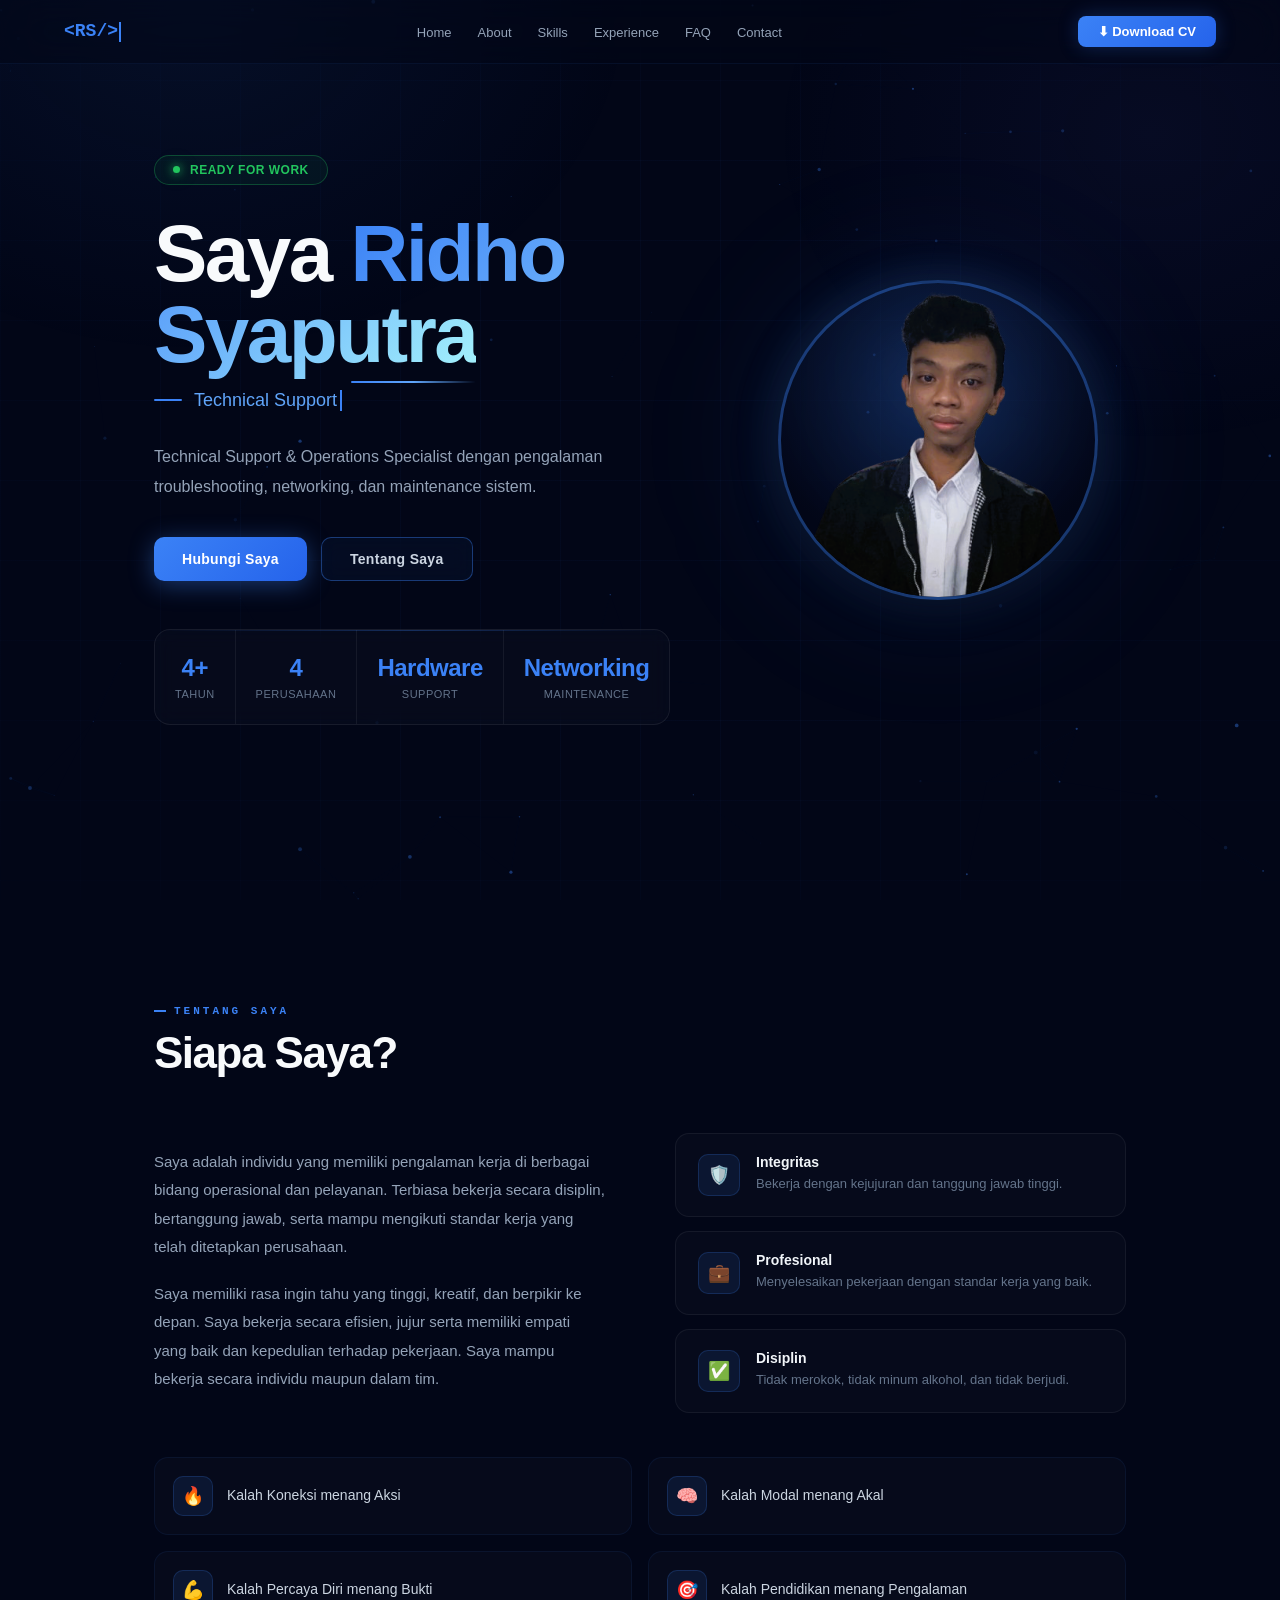
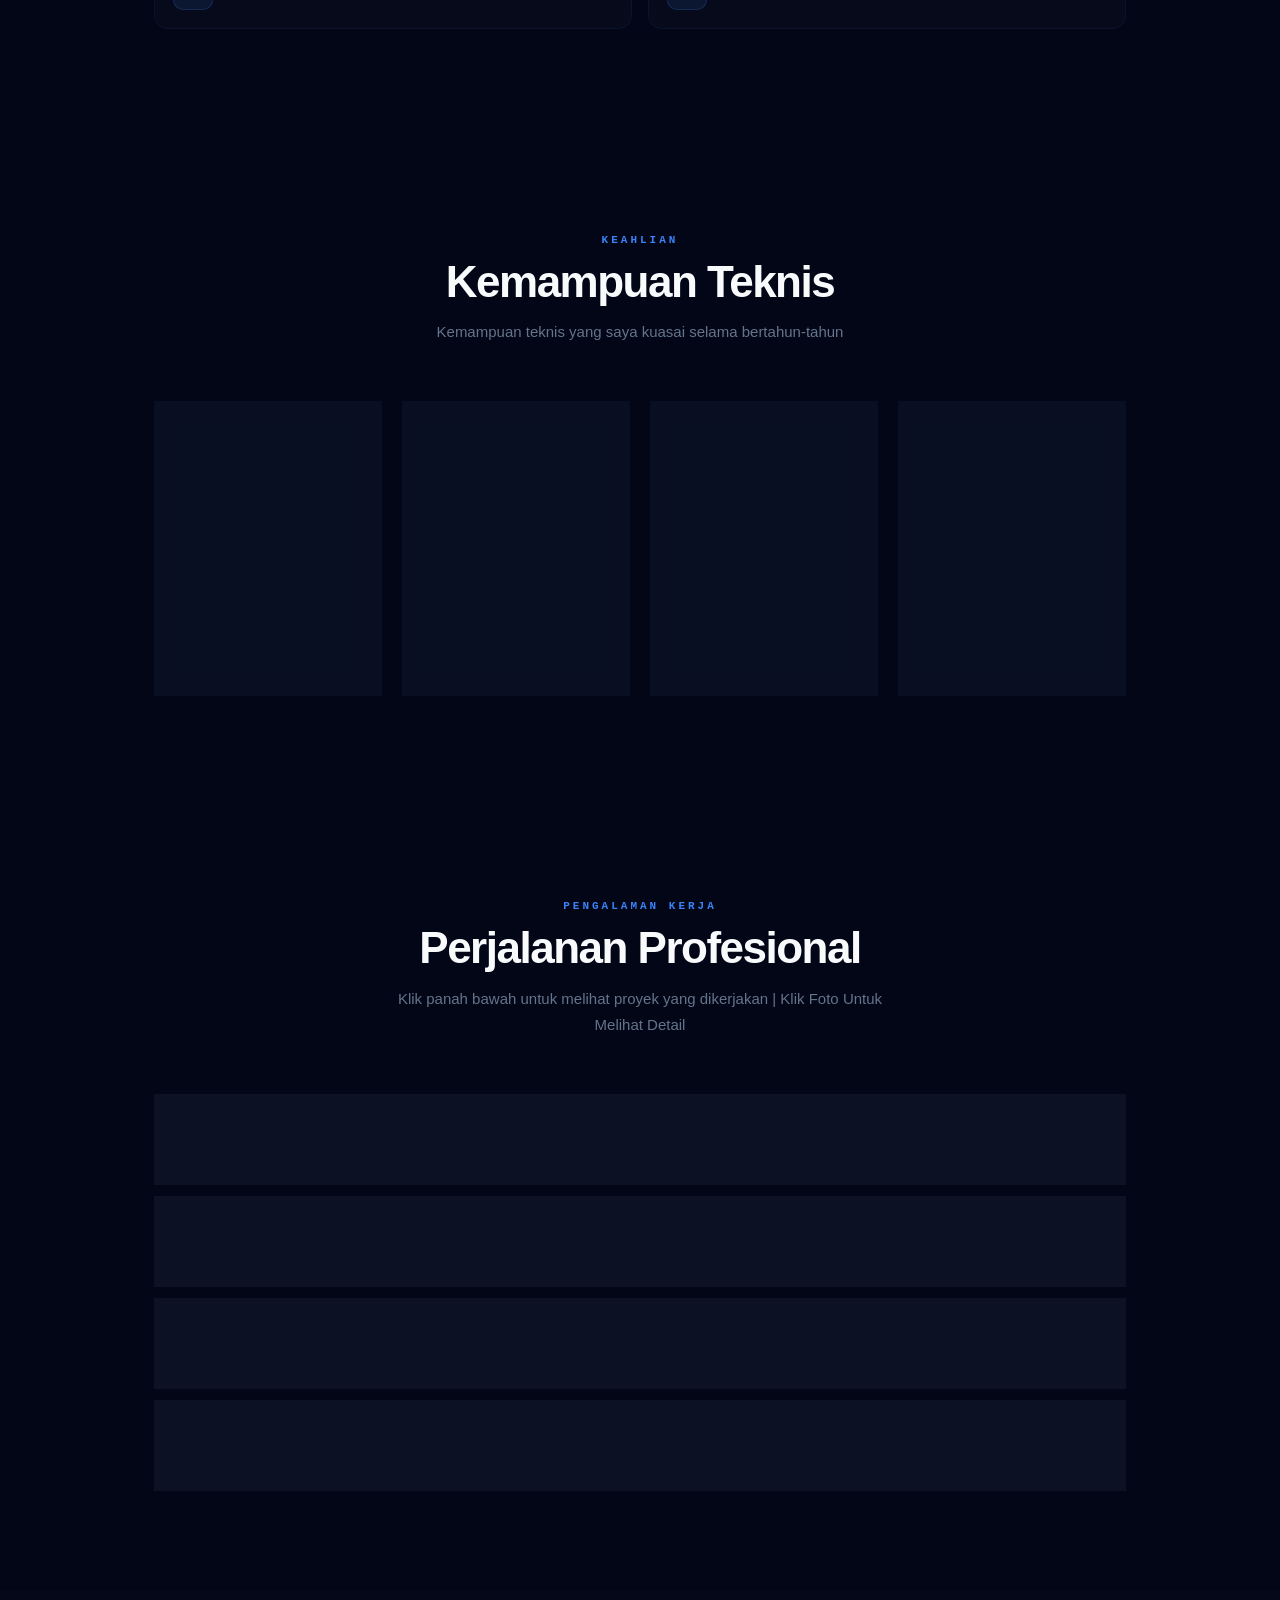
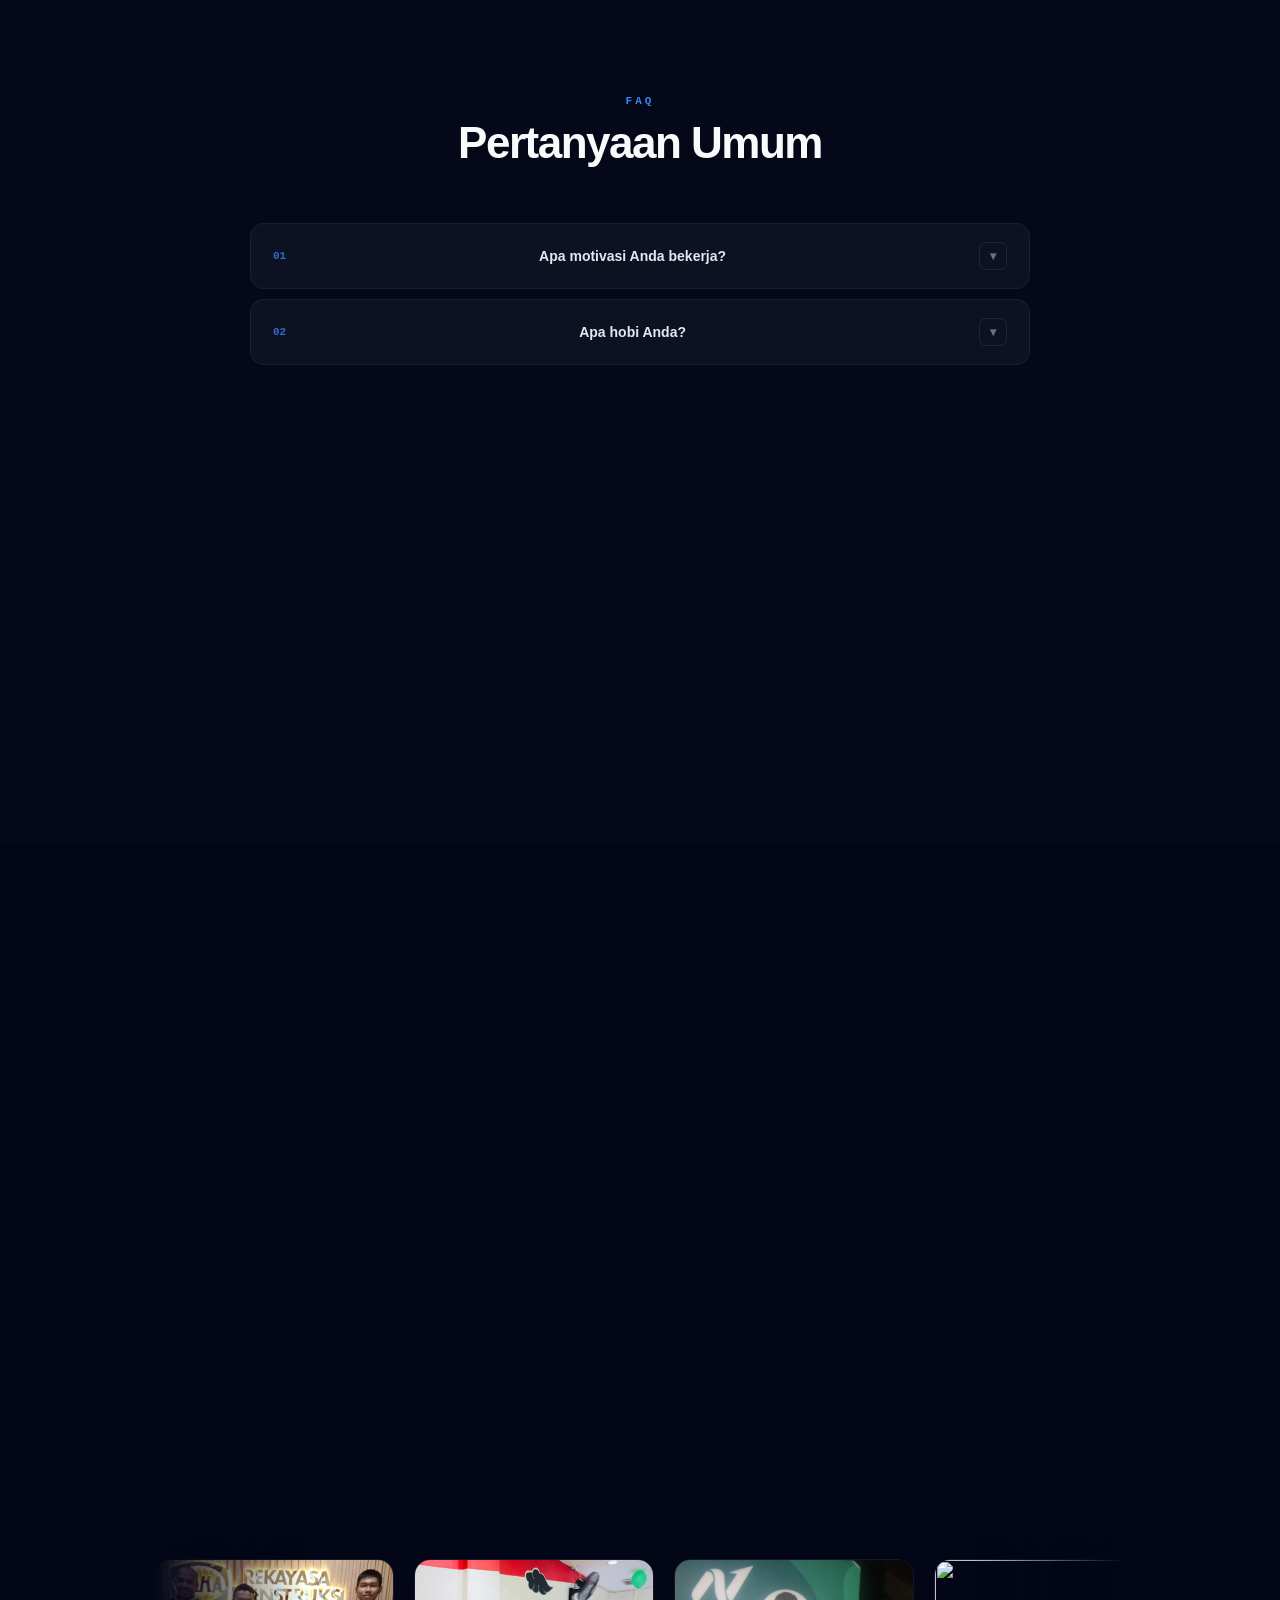
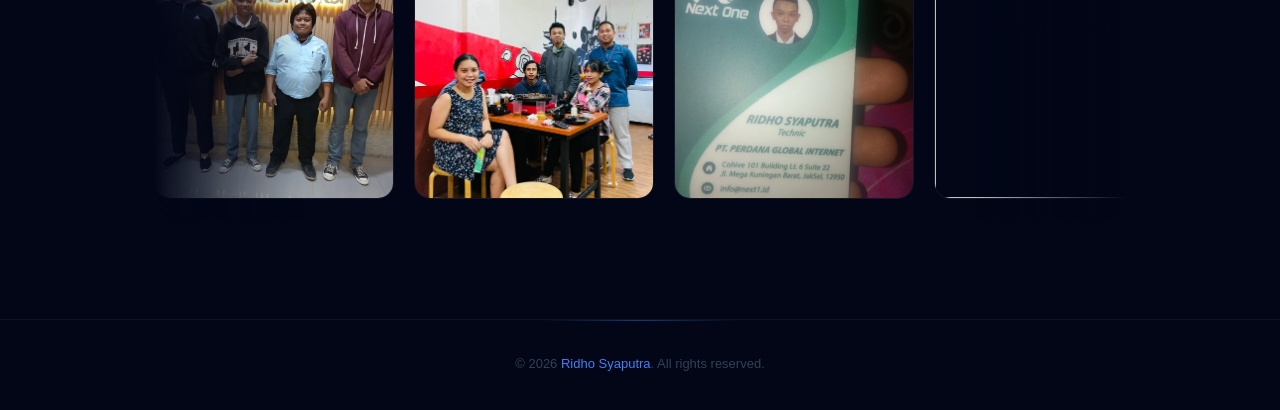
==== commit e9997fbf: "Update index.html" ====
--- a/index.html
+++ b/index.html
@@ -1234,52 +1234,52 @@
     <div class="slider-wrapper">
       <div class="slider-track" id="sliderTrack">
 
-        <div class="slide-item"><img src="myjourney/akhirmagang.jpg" loading="lazy" onclick="showImage(this.src)"><div class="overlay"><h4>PT WIKA REKAYASA KONSTRUKSI</h4><p>Foto Bersama Team IT</p></div></div>
-        <div class="slide-item"><img src="myjourney/bukbernext1.jpeg" loading="lazy" onclick="showImage(this.src)"><div class="overlay"><h4>NEXT1</h4><p>Foto Bersama Team Next1 Jakarta</p></div></div>
-        <div class="slide-item"><img src="myjourney/idcardnext1.jpg" loading="lazy" onclick="showImage(this.src)"><div class="overlay"><h4>NEXT1</h4><p>Foto ID Card NEXT1</p></div></div>
-        <div class="slide-item"><img src="myjourney/teamvdi.jpeg" loading="lazy" onclick="showImage(this.src)"><div class="overlay"><h4>VISIONET</h4><p>Foto Team VDI Jakarta Timur</p></div></div>
-        <div class="slide-item"><img src="myjourney/absensipemasanganminipc.jpeg" loading="lazy" onclick="showImage(this.src)"><div class="overlay"><h4>VISIONET</h4><p>Pemasangan Mini PC Mandiri Utama Finance Cibubur</p></div></div>
-        <div class="slide-item"><img src="myjourney/pcantriancimb.jpeg" loading="lazy" onclick="showImage(this.src)"><div class="overlay"><h4>VISIONET</h4><p>Pemasangan PC Antrian CIMB Cileungsi</p></div></div>
-        <div class="slide-item"><img src="myjourney/bukber1.jpeg" loading="lazy" onclick="showImage(this.src)"><div class="overlay"><h4>VISIONET</h4><p>Foto Team VDI Jakarta Timur Halim</p></div></div>
-        <div class="slide-item"><img src="myjourney/bukber2.jpeg" loading="lazy" onclick="showImage(this.src)"><div class="overlay"><h4>VISIONET</h4><p>Foto Team VDI Jakarta Timur Halim</p></div></div>
-        <div class="slide-item"><img src="myjourney/preparasimesinedc.jpeg" loading="lazy" onclick="showImage(this.src)"><div class="overlay"><h4>VISIONET</h4><p>Proses Preparasi Mesin EDC</p></div></div>
-        <div class="slide-item"><img src="myjourney/pemasanganmesinedcpanin.jpeg" loading="lazy" onclick="showImage(this.src)"><div class="overlay"><h4>VISIONET</h4><p>Foto Bersama PIC Merchant Hyam Empuk Metland</p></div></div>
-        <div class="slide-item"><img src="myjourney/sosialisasimerchant.jpeg" loading="lazy" onclick="showImage(this.src)"><div class="overlay"><h4>VISIONET</h4><p>Foto Bersama PIC Bakso A Fung Mall Ciputra Cibubur</p></div></div>
-        <div class="slide-item"><img src="myjourney/bukber4.jpeg" loading="lazy" onclick="showImage(this.src)"><div class="overlay"><h4>VISIONET</h4><p>Foto Team VDI Jakarta Timur Halim</p></div></div>
-        <div class="slide-item"><img src="myjourney/fotobersamapicbjbcibubur.jpeg" loading="lazy" onclick="showImage(this.src)"><div class="overlay"><h4>VISIONET</h4><p>Foto Bersama PIC BJB Cibubur</p></div></div>
-        <div class="slide-item"><img src="myjourney/fotobersamapicbjbcimanggis.jpeg" loading="lazy" onclick="showImage(this.src)"><div class="overlay"><h4>VISIONET</h4><p>Foto Bersama PIC BJB Cimanggis</p></div></div>
-        <div class="slide-item"><img src="myjourney/fotobersamapicbjbjatimakmur.jpeg" loading="lazy" onclick="showImage(this.src)"><div class="overlay"><h4>VISIONET</h4><p>Foto Bersama PIC BJB Jatimakmur</p></div></div>
-        <div class="slide-item"><img src="myjourney/fotobersamapicbjbkrangganmas.jpeg" loading="lazy" onclick="showImage(this.src)"><div class="overlay"><h4>VISIONET</h4><p>Foto Bersama PIC BJB Kranggan Mas</p></div></div>
-        <div class="slide-item"><img src="myjourney/konfigurasimesinatm.jpeg" loading="lazy" onclick="showImage(this.src)"><div class="overlay"><h4>VISIONET</h4><p>Maintenance Mesin ATM</p></div></div>
-        <div class="slide-item"><img src="myjourney/visionet.jpeg" loading="lazy" onclick="showImage(this.src)"><div class="overlay"><h4>VISIONET</h4><p>Profile Visionet</p></div></div>
-        <div class="slide-item"><img src="myjourney/edc1.png" loading="lazy" onclick="showImage(this.src)"><div class="overlay"><h4>VISIONET</h4><p>Potret Bersama PIC Kopi Tarik Andalan Living World Kota Wisata</p></div></div>
-        <div class="slide-item"><img src="myjourney/edc2.jpeg" loading="lazy" onclick="showImage(this.src)"><div class="overlay"><h4>VISIONET</h4><p>Potret Bersama PIC Klinik 24 Ciangsana</p></div></div>
-        <div class="slide-item"><img src="myjourney/edc3.jpeg" loading="lazy" onclick="showImage(this.src)"><div class="overlay"><h4>VISIONET</h4><p>Potret Bersama PIC Dapur Solo Living World Kota Wisata</p></div></div>
-        <div class="slide-item"><img src="myjourney/edc4.jpeg" loading="lazy" onclick="showImage(this.src)"><div class="overlay"><h4>VISIONET</h4><p>Potret Bersama PIC Tawan Living World Kota Wisata</p></div></div>
+        <div class="slide-item"><img src="myjourney/akhirmagang.webp" loading="lazy" onclick="showImage(this.src)"><div class="overlay"><h4>PT WIKA REKAYASA KONSTRUKSI</h4><p>Foto Bersama Team IT</p></div></div>
+        <div class="slide-item"><img src="myjourney/bukbernext1.webp" loading="lazy" onclick="showImage(this.src)"><div class="overlay"><h4>NEXT1</h4><p>Foto Bersama Team Next1 Jakarta</p></div></div>
+        <div class="slide-item"><img src="myjourney/idcardnext1.webp" loading="lazy" onclick="showImage(this.src)"><div class="overlay"><h4>NEXT1</h4><p>Foto ID Card NEXT1</p></div></div>
+        <div class="slide-item"><img src="myjourney/teamvdi.webp" loading="lazy" onclick="showImage(this.src)"><div class="overlay"><h4>VISIONET</h4><p>Foto Team VDI Jakarta Timur</p></div></div>
+        <div class="slide-item"><img src="myjourney/absensipemasanganminipc.webp" loading="lazy" onclick="showImage(this.src)"><div class="overlay"><h4>VISIONET</h4><p>Pemasangan Mini PC Mandiri Utama Finance Cibubur</p></div></div>
+        <div class="slide-item"><img src="myjourney/pcantriancimb.webp" loading="lazy" onclick="showImage(this.src)"><div class="overlay"><h4>VISIONET</h4><p>Pemasangan PC Antrian CIMB Cileungsi</p></div></div>
+        <div class="slide-item"><img src="myjourney/bukber1.webp" loading="lazy" onclick="showImage(this.src)"><div class="overlay"><h4>VISIONET</h4><p>Foto Team VDI Jakarta Timur Halim</p></div></div>
+        <div class="slide-item"><img src="myjourney/bukber2.webp" loading="lazy" onclick="showImage(this.src)"><div class="overlay"><h4>VISIONET</h4><p>Foto Team VDI Jakarta Timur Halim</p></div></div>
+        <div class="slide-item"><img src="myjourney/preparasimesinedc.webp" loading="lazy" onclick="showImage(this.src)"><div class="overlay"><h4>VISIONET</h4><p>Proses Preparasi Mesin EDC</p></div></div>
+        <div class="slide-item"><img src="myjourney/pemasanganmesinedcpanin.webp" loading="lazy" onclick="showImage(this.src)"><div class="overlay"><h4>VISIONET</h4><p>Foto Bersama PIC Merchant Hyam Empuk Metland</p></div></div>
+        <div class="slide-item"><img src="myjourney/sosialisasimerchant.webp" loading="lazy" onclick="showImage(this.src)"><div class="overlay"><h4>VISIONET</h4><p>Foto Bersama PIC Bakso A Fung Mall Ciputra Cibubur</p></div></div>
+        <div class="slide-item"><img src="myjourney/bukber4.webp" loading="lazy" onclick="showImage(this.src)"><div class="overlay"><h4>VISIONET</h4><p>Foto Team VDI Jakarta Timur Halim</p></div></div>
+        <div class="slide-item"><img src="myjourney/fotobersamapicbjbcibubur.webp" loading="lazy" onclick="showImage(this.src)"><div class="overlay"><h4>VISIONET</h4><p>Foto Bersama PIC BJB Cibubur</p></div></div>
+        <div class="slide-item"><img src="myjourney/fotobersamapicbjbcimanggis.webp" loading="lazy" onclick="showImage(this.src)"><div class="overlay"><h4>VISIONET</h4><p>Foto Bersama PIC BJB Cimanggis</p></div></div>
+        <div class="slide-item"><img src="myjourney/fotobersamapicbjbjatimakmur.webp" loading="lazy" onclick="showImage(this.src)"><div class="overlay"><h4>VISIONET</h4><p>Foto Bersama PIC BJB Jatimakmur</p></div></div>
+        <div class="slide-item"><img src="myjourney/fotobersamapicbjbkrangganmas.webp" loading="lazy" onclick="showImage(this.src)"><div class="overlay"><h4>VISIONET</h4><p>Foto Bersama PIC BJB Kranggan Mas</p></div></div>
+        <div class="slide-item"><img src="myjourney/konfigurasimesinatm.webp" loading="lazy" onclick="showImage(this.src)"><div class="overlay"><h4>VISIONET</h4><p>Maintenance Mesin ATM</p></div></div>
+        <div class="slide-item"><img src="myjourney/visionet.webp" loading="lazy" onclick="showImage(this.src)"><div class="overlay"><h4>VISIONET</h4><p>Profile Visionet</p></div></div>
+        <div class="slide-item"><img src="myjourney/edc1.webp" loading="lazy" onclick="showImage(this.src)"><div class="overlay"><h4>VISIONET</h4><p>Potret Bersama PIC Kopi Tarik Andalan Living World Kota Wisata</p></div></div>
+        <div class="slide-item"><img src="myjourney/edc2.webp" loading="lazy" onclick="showImage(this.src)"><div class="overlay"><h4>VISIONET</h4><p>Potret Bersama PIC Klinik 24 Ciangsana</p></div></div>
+        <div class="slide-item"><img src="myjourney/edc3.webp" loading="lazy" onclick="showImage(this.src)"><div class="overlay"><h4>VISIONET</h4><p>Potret Bersama PIC Dapur Solo Living World Kota Wisata</p></div></div>
+        <div class="slide-item"><img src="myjourney/edc4.webp" loading="lazy" onclick="showImage(this.src)"><div class="overlay"><h4>VISIONET</h4><p>Potret Bersama PIC Tawan Living World Kota Wisata</p></div></div>
         
         <!-- DUPLIKAT untuk infinite loop -->
-        <div class="slide-item"><img src="myjourney/akhirmagang.jpg" loading="lazy" onclick="showImage(this.src)"><div class="overlay"><h4>PT WIKA REKAYASA KONSTRUKSI</h4><p>Foto Bersama Team IT</p></div></div>
-        <div class="slide-item"><img src="myjourney/bukbernext1.jpeg" loading="lazy" onclick="showImage(this.src)"><div class="overlay"><h4>NEXT1</h4><p>Foto Bersama Team Next1 Jakarta</p></div></div>
-        <div class="slide-item"><img src="myjourney/idcardnext1.jpg" loading="lazy" onclick="showImage(this.src)"><div class="overlay"><h4>NEXT1</h4><p>Foto ID Card NEXT1</p></div></div>
-        <div class="slide-item"><img src="myjourney/teamvdi.jpeg" loading="lazy" onclick="showImage(this.src)"><div class="overlay"><h4>VISIONET</h4><p>Foto Team VDI Jakarta Timur</p></div></div>
-        <div class="slide-item"><img src="myjourney/absensipemasanganminipc.jpeg" loading="lazy" onclick="showImage(this.src)"><div class="overlay"><h4>VISIONET</h4><p>Pemasangan Mini PC Mandiri Utama Finance Cibubur</p></div></div>
-        <div class="slide-item"><img src="myjourney/pcantriancimb.jpeg" loading="lazy" onclick="showImage(this.src)"><div class="overlay"><h4>VISIONET</h4><p>Pemasangan PC Antrian CIMB Cileungsi</p></div></div>
-        <div class="slide-item"><img src="myjourney/bukber1.jpeg" loading="lazy" onclick="showImage(this.src)"><div class="overlay"><h4>VISIONET</h4><p>Foto Team VDI Jakarta Timur Halim</p></div></div>
-        <div class="slide-item"><img src="myjourney/bukber2.jpeg" loading="lazy" onclick="showImage(this.src)"><div class="overlay"><h4>VISIONET</h4><p>Foto Team VDI Jakarta Timur Halim</p></div></div>
-        <div class="slide-item"><img src="myjourney/preparasimesinedc.jpeg" loading="lazy" onclick="showImage(this.src)"><div class="overlay"><h4>VISIONET</h4><p>Proses Preparasi Mesin EDC</p></div></div>
-        <div class="slide-item"><img src="myjourney/pemasanganmesinedcpanin.jpeg" loading="lazy" onclick="showImage(this.src)"><div class="overlay"><h4>VISIONET</h4><p>Foto Bersama PIC Merchant Hyam Empuk Metland</p></div></div>
-        <div class="slide-item"><img src="myjourney/sosialisasimerchant.jpeg" loading="lazy" onclick="showImage(this.src)"><div class="overlay"><h4>VISIONET</h4><p>Foto Bersama PIC Bakso A Fung Mall Ciputra Cibubur</p></div></div>
-        <div class="slide-item"><img src="myjourney/bukber4.jpeg" loading="lazy" onclick="showImage(this.src)"><div class="overlay"><h4>VISIONET</h4><p>Foto Team VDI Jakarta Timur Halim</p></div></div>
-        <div class="slide-item"><img src="myjourney/fotobersamapicbjbcibubur.jpeg" loading="lazy" onclick="showImage(this.src)"><div class="overlay"><h4>VISIONET</h4><p>Foto Bersama PIC BJB Cibubur</p></div></div>
-        <div class="slide-item"><img src="myjourney/fotobersamapicbjbcimanggis.jpeg" loading="lazy" onclick="showImage(this.src)"><div class="overlay"><h4>VISIONET</h4><p>Foto Bersama PIC BJB Cimanggis</p></div></div>
-        <div class="slide-item"><img src="myjourney/fotobersamapicbjbjatimakmur.jpeg" loading="lazy" onclick="showImage(this.src)"><div class="overlay"><h4>VISIONET</h4><p>Foto Bersama PIC BJB Jatimakmur</p></div></div>
-        <div class="slide-item"><img src="myjourney/fotobersamapicbjbkrangganmas.jpeg" loading="lazy" onclick="showImage(this.src)"><div class="overlay"><h4>VISIONET</h4><p>Foto Bersama PIC BJB Kranggan Mas</p></div></div>
-        <div class="slide-item"><img src="myjourney/konfigurasimesinatm.jpeg" loading="lazy" onclick="showImage(this.src)"><div class="overlay"><h4>VISIONET</h4><p>Maintenance Mesin ATM</p></div></div>
-        <div class="slide-item"><img src="myjourney/visionet.jpeg" loading="lazy" onclick="showImage(this.src)"><div class="overlay"><h4>VISIONET</h4><p>Profile Visionet</p></div></div>
-        <div class="slide-item"><img src="myjourney/edc1.png" loading="lazy" onclick="showImage(this.src)"><div class="overlay"><h4>VISIONET</h4><p>Potret Bersama PIC Kopi Tarik Andalan Living World Kota Wisata</p></div></div>
-        <div class="slide-item"><img src="myjourney/edc2.jpeg" loading="lazy" onclick="showImage(this.src)"><div class="overlay"><h4>VISIONET</h4><p>Potret Bersama PIC Klinik 24 Ciangsana</p></div></div>
-        <div class="slide-item"><img src="myjourney/edc3.jpeg" loading="lazy" onclick="showImage(this.src)"><div class="overlay"><h4>VISIONET</h4><p>Potret Bersama PIC Dapur Solo Living World Kota Wisata</p></div></div>
-        <div class="slide-item"><img src="myjourney/edc4.jpeg" loading="lazy" onclick="showImage(this.src)"><div class="overlay"><h4>VISIONET</h4><p>Potret Bersama PIC Tawan Living World Kota Wisata</p></div></div>
+       <div class="slide-item"><img src="myjourney/akhirmagang.webp" loading="lazy" onclick="showImage(this.src)"><div class="overlay"><h4>PT WIKA REKAYASA KONSTRUKSI</h4><p>Foto Bersama Team IT</p></div></div>
+        <div class="slide-item"><img src="myjourney/bukbernext1.webp" loading="lazy" onclick="showImage(this.src)"><div class="overlay"><h4>NEXT1</h4><p>Foto Bersama Team Next1 Jakarta</p></div></div>
+        <div class="slide-item"><img src="myjourney/idcardnext1.webp" loading="lazy" onclick="showImage(this.src)"><div class="overlay"><h4>NEXT1</h4><p>Foto ID Card NEXT1</p></div></div>
+        <div class="slide-item"><img src="myjourney/teamvdi.webp" loading="lazy" onclick="showImage(this.src)"><div class="overlay"><h4>VISIONET</h4><p>Foto Team VDI Jakarta Timur</p></div></div>
+        <div class="slide-item"><img src="myjourney/absensipemasanganminipc.webp" loading="lazy" onclick="showImage(this.src)"><div class="overlay"><h4>VISIONET</h4><p>Pemasangan Mini PC Mandiri Utama Finance Cibubur</p></div></div>
+        <div class="slide-item"><img src="myjourney/pcantriancimb.webp" loading="lazy" onclick="showImage(this.src)"><div class="overlay"><h4>VISIONET</h4><p>Pemasangan PC Antrian CIMB Cileungsi</p></div></div>
+        <div class="slide-item"><img src="myjourney/bukber1.webp" loading="lazy" onclick="showImage(this.src)"><div class="overlay"><h4>VISIONET</h4><p>Foto Team VDI Jakarta Timur Halim</p></div></div>
+        <div class="slide-item"><img src="myjourney/bukber2.webp" loading="lazy" onclick="showImage(this.src)"><div class="overlay"><h4>VISIONET</h4><p>Foto Team VDI Jakarta Timur Halim</p></div></div>
+        <div class="slide-item"><img src="myjourney/preparasimesinedc.webp" loading="lazy" onclick="showImage(this.src)"><div class="overlay"><h4>VISIONET</h4><p>Proses Preparasi Mesin EDC</p></div></div>
+        <div class="slide-item"><img src="myjourney/pemasanganmesinedcpanin.webp" loading="lazy" onclick="showImage(this.src)"><div class="overlay"><h4>VISIONET</h4><p>Foto Bersama PIC Merchant Hyam Empuk Metland</p></div></div>
+        <div class="slide-item"><img src="myjourney/sosialisasimerchant.webp" loading="lazy" onclick="showImage(this.src)"><div class="overlay"><h4>VISIONET</h4><p>Foto Bersama PIC Bakso A Fung Mall Ciputra Cibubur</p></div></div>
+        <div class="slide-item"><img src="myjourney/bukber4.webp" loading="lazy" onclick="showImage(this.src)"><div class="overlay"><h4>VISIONET</h4><p>Foto Team VDI Jakarta Timur Halim</p></div></div>
+        <div class="slide-item"><img src="myjourney/fotobersamapicbjbcibubur.webp" loading="lazy" onclick="showImage(this.src)"><div class="overlay"><h4>VISIONET</h4><p>Foto Bersama PIC BJB Cibubur</p></div></div>
+        <div class="slide-item"><img src="myjourney/fotobersamapicbjbcimanggis.webp" loading="lazy" onclick="showImage(this.src)"><div class="overlay"><h4>VISIONET</h4><p>Foto Bersama PIC BJB Cimanggis</p></div></div>
+        <div class="slide-item"><img src="myjourney/fotobersamapicbjbjatimakmur.webp" loading="lazy" onclick="showImage(this.src)"><div class="overlay"><h4>VISIONET</h4><p>Foto Bersama PIC BJB Jatimakmur</p></div></div>
+        <div class="slide-item"><img src="myjourney/fotobersamapicbjbkrangganmas.webp" loading="lazy" onclick="showImage(this.src)"><div class="overlay"><h4>VISIONET</h4><p>Foto Bersama PIC BJB Kranggan Mas</p></div></div>
+        <div class="slide-item"><img src="myjourney/konfigurasimesinatm.webp" loading="lazy" onclick="showImage(this.src)"><div class="overlay"><h4>VISIONET</h4><p>Maintenance Mesin ATM</p></div></div>
+        <div class="slide-item"><img src="myjourney/visionet.webp" loading="lazy" onclick="showImage(this.src)"><div class="overlay"><h4>VISIONET</h4><p>Profile Visionet</p></div></div>
+        <div class="slide-item"><img src="myjourney/edc1.webp" loading="lazy" onclick="showImage(this.src)"><div class="overlay"><h4>VISIONET</h4><p>Potret Bersama PIC Kopi Tarik Andalan Living World Kota Wisata</p></div></div>
+        <div class="slide-item"><img src="myjourney/edc2.webp" loading="lazy" onclick="showImage(this.src)"><div class="overlay"><h4>VISIONET</h4><p>Potret Bersama PIC Klinik 24 Ciangsana</p></div></div>
+        <div class="slide-item"><img src="myjourney/edc3.webp" loading="lazy" onclick="showImage(this.src)"><div class="overlay"><h4>VISIONET</h4><p>Potret Bersama PIC Dapur Solo Living World Kota Wisata</p></div></div>
+        <div class="slide-item"><img src="myjourney/edc4.webp" loading="lazy" onclick="showImage(this.src)"><div class="overlay"><h4>VISIONET</h4><p>Potret Bersama PIC Tawan Living World Kota Wisata</p></div></div>
 
       </div>
     </div>
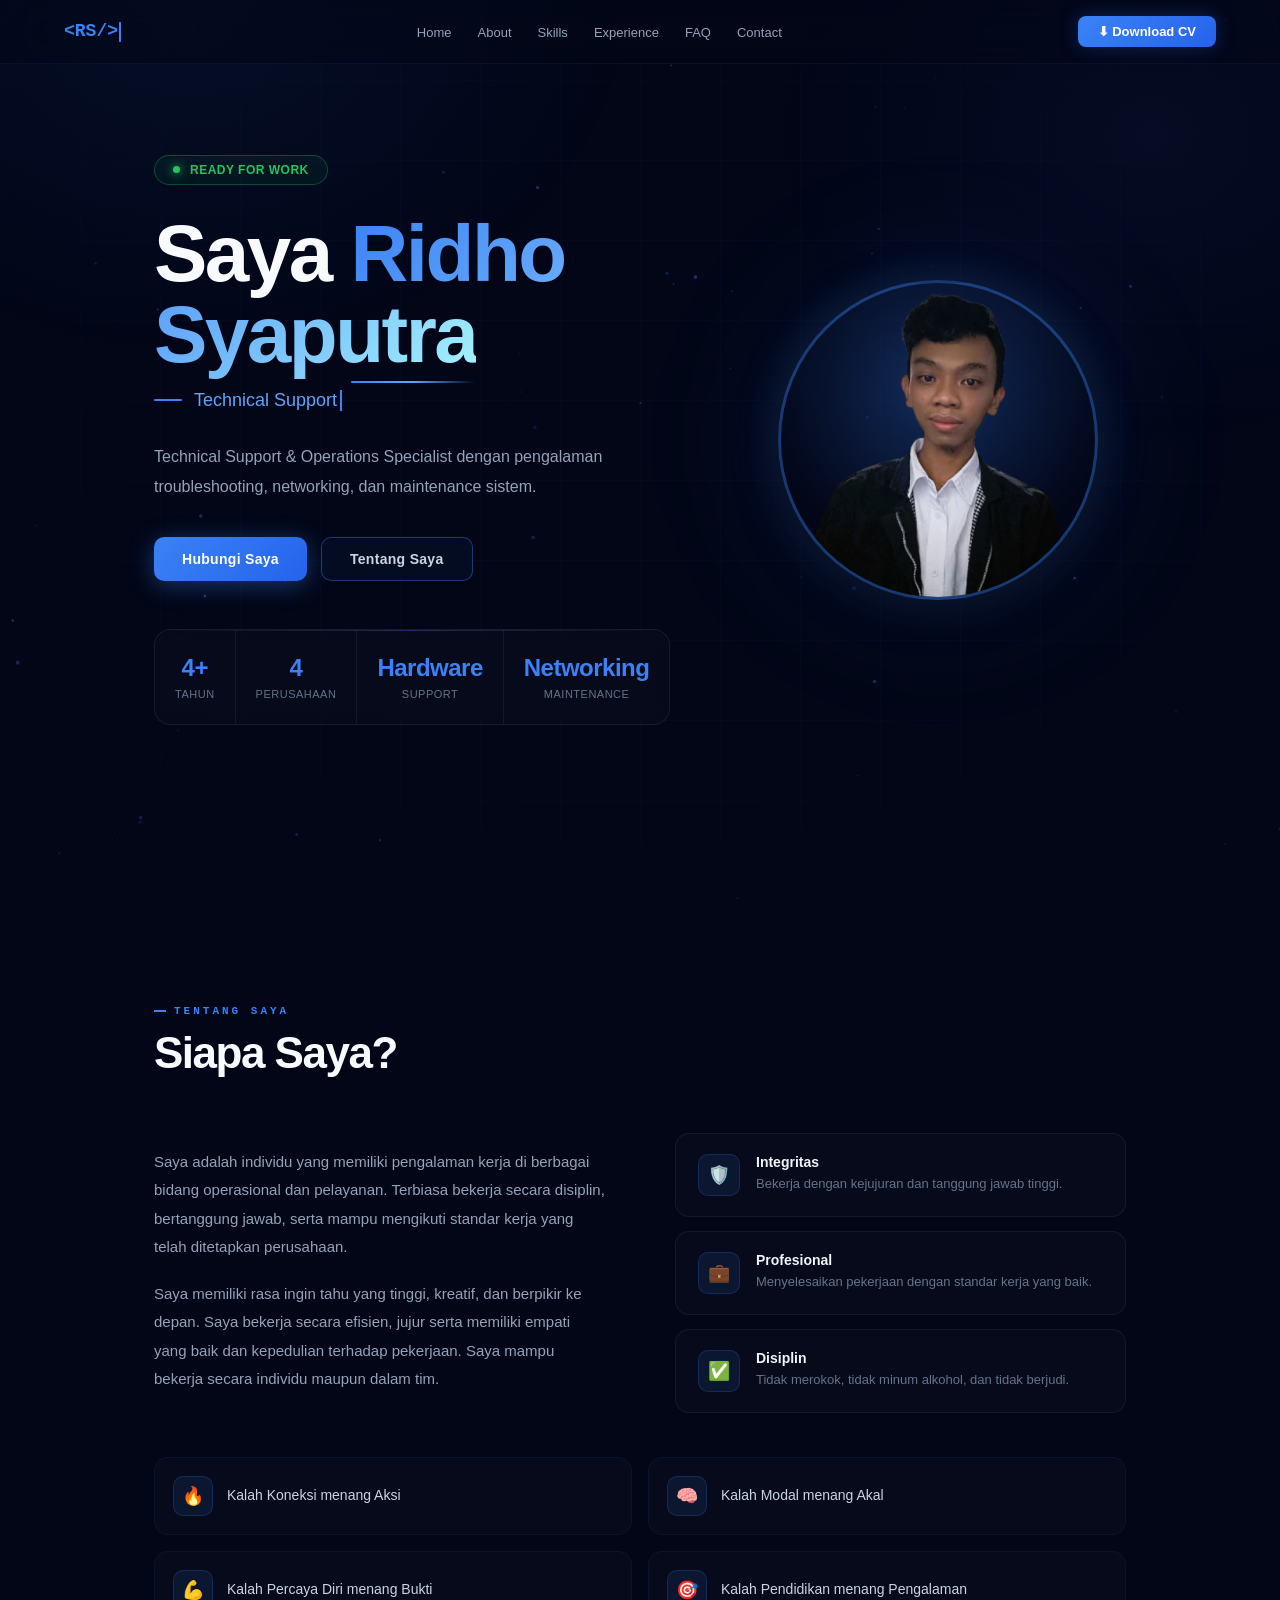
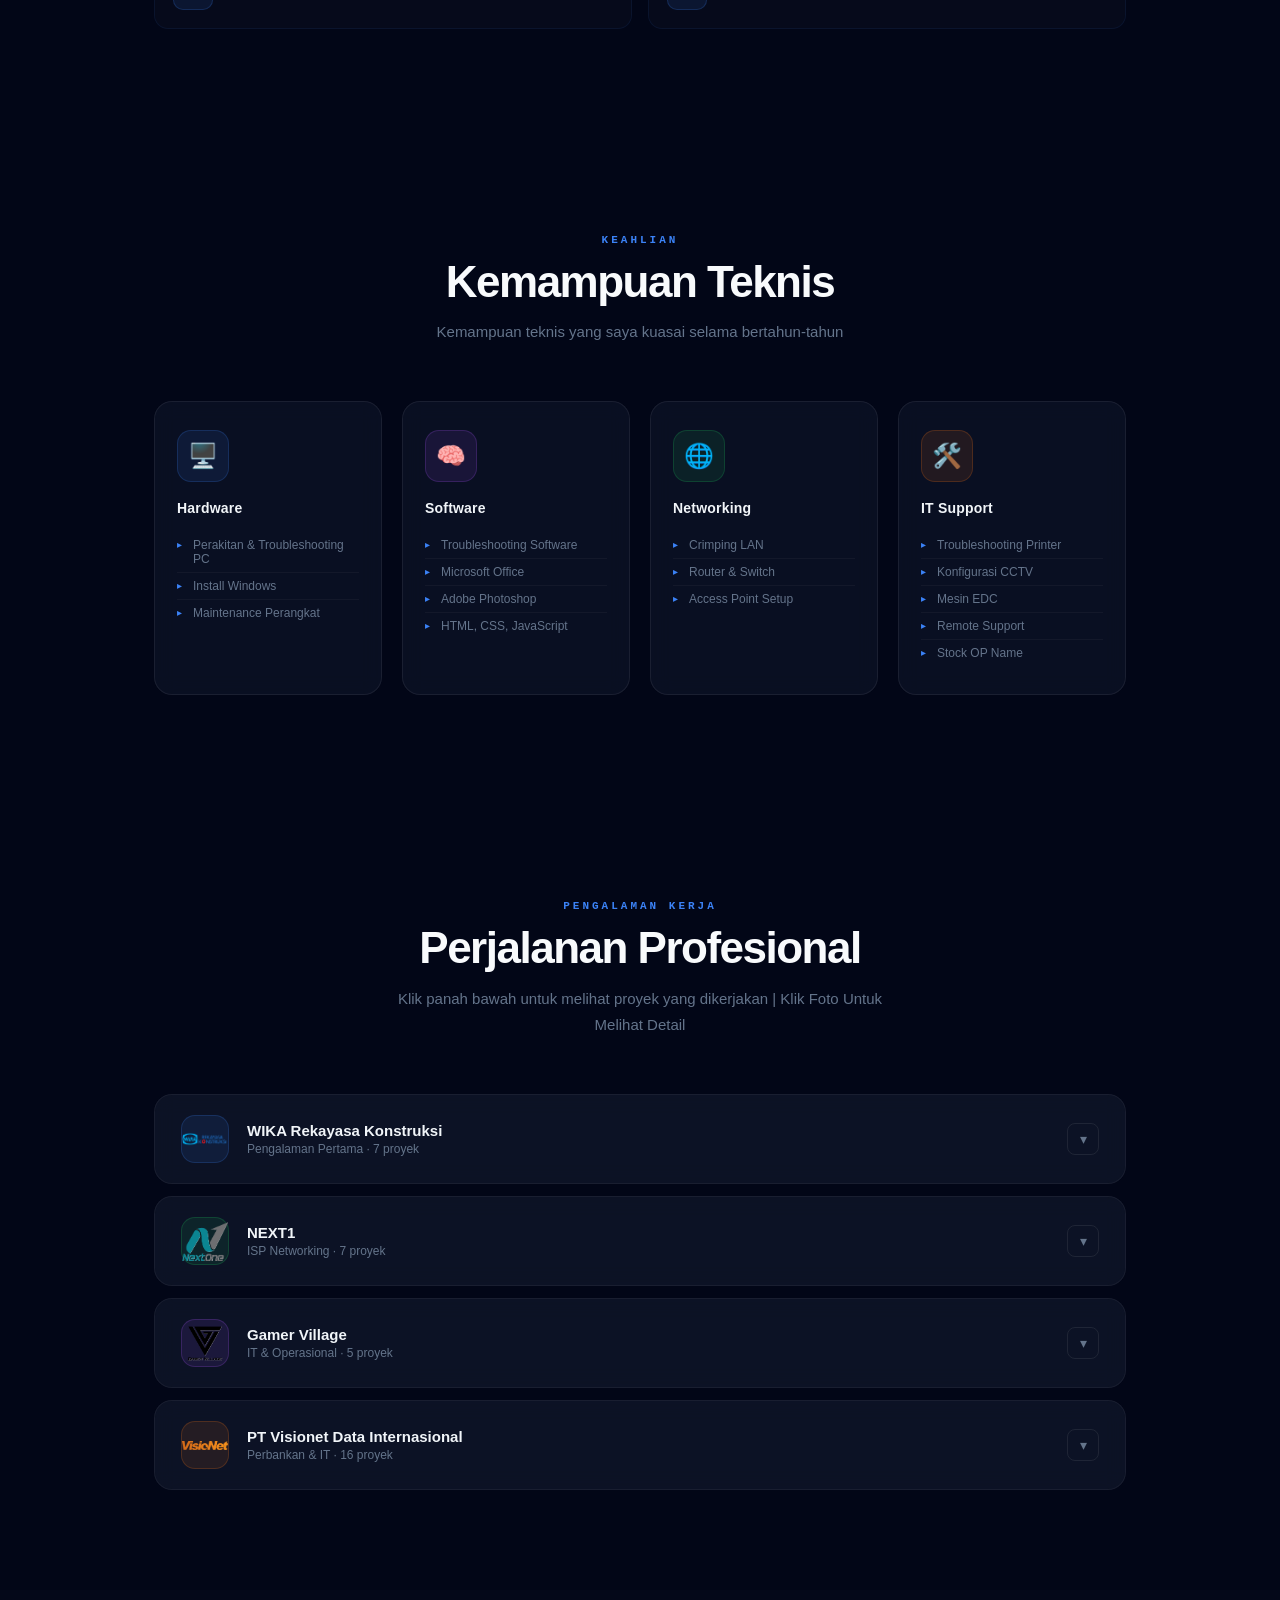
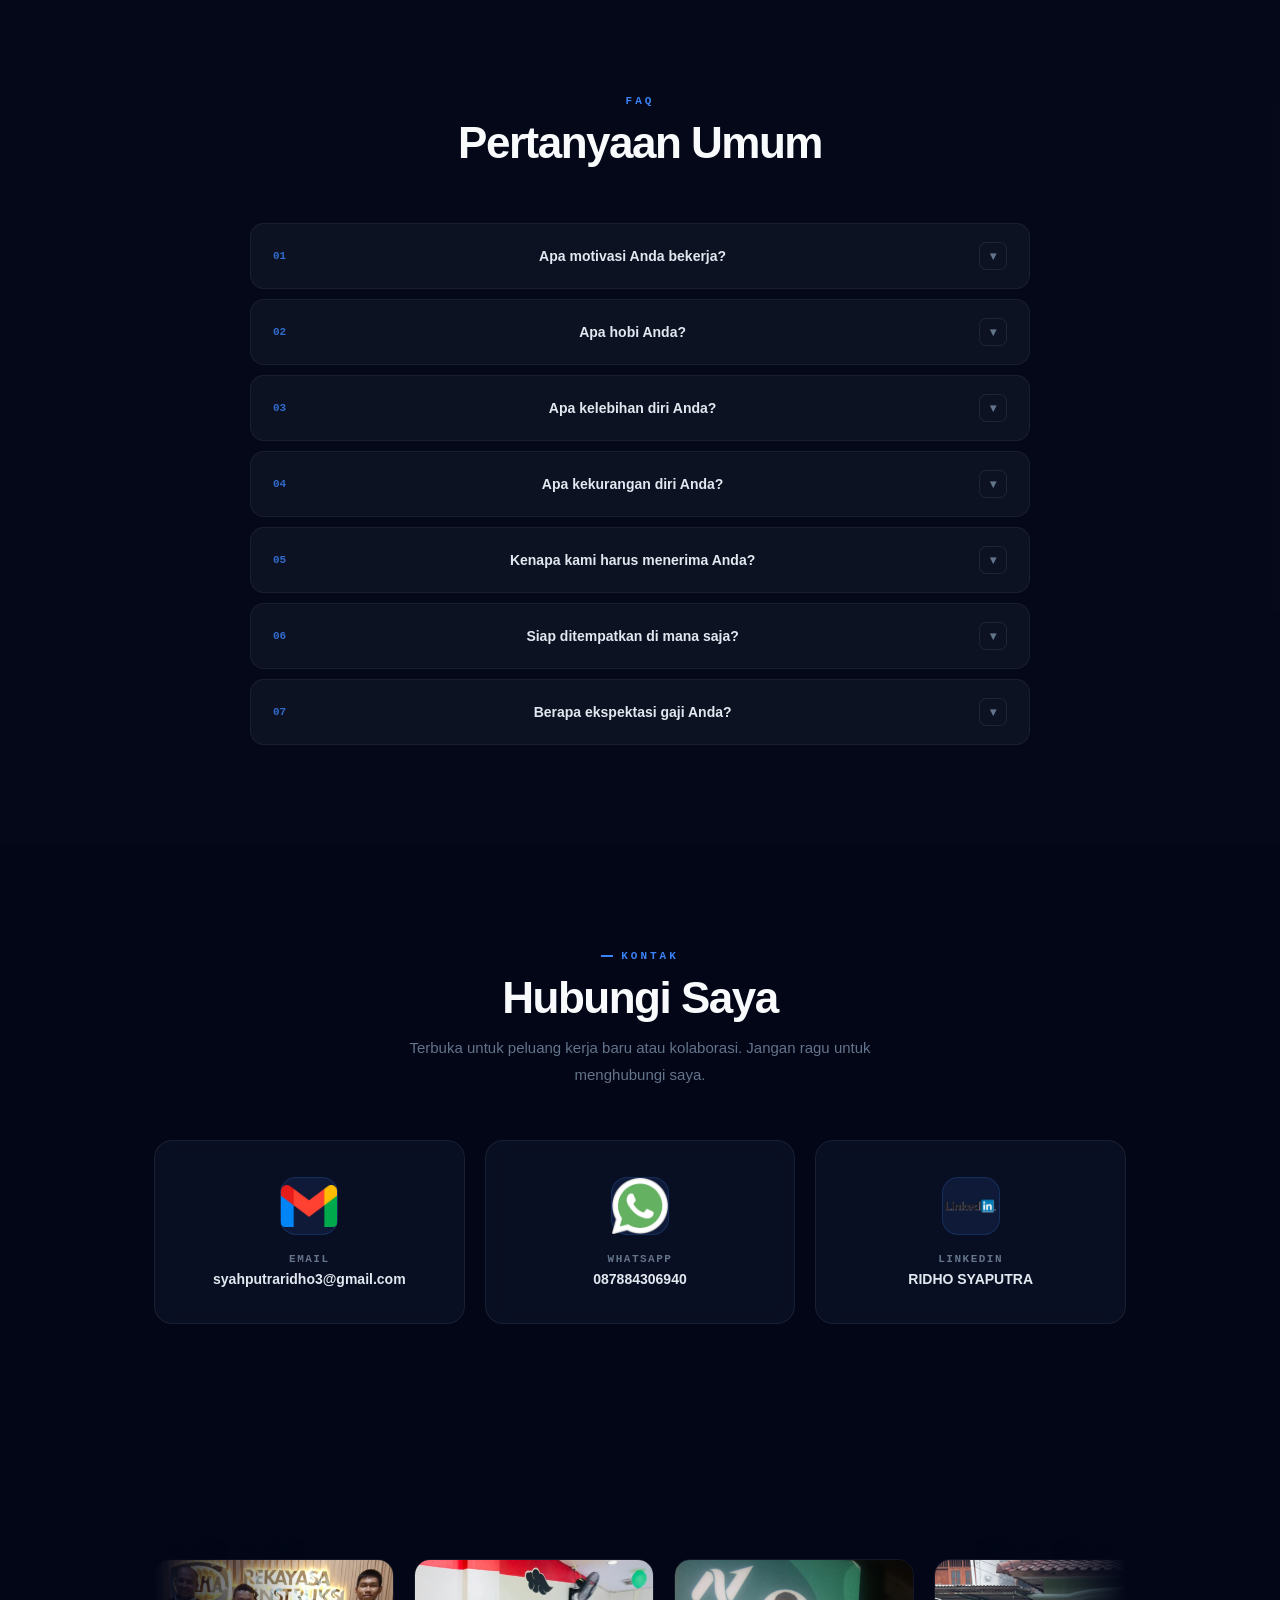
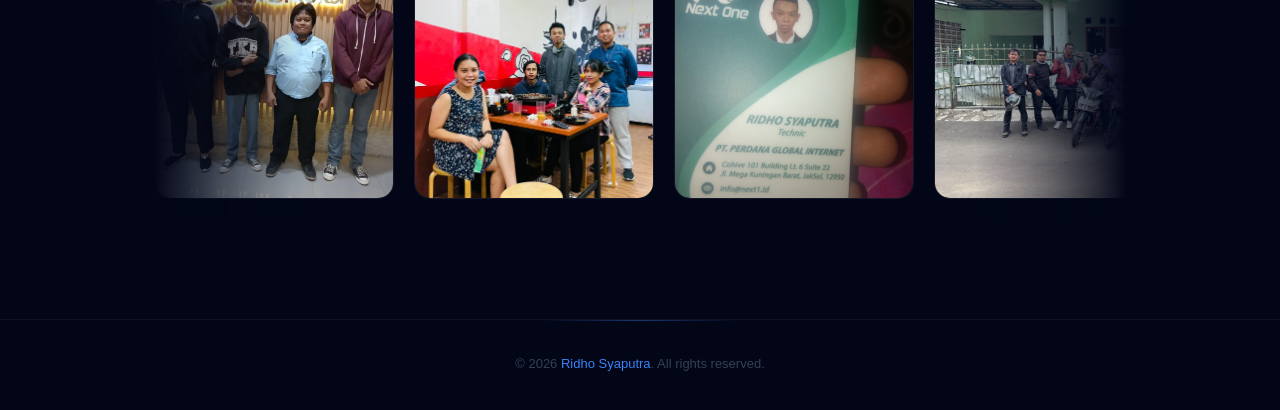
==== commit 044d82fd: "Update index.html" ====
--- a/index.html
+++ b/index.html
@@ -988,21 +988,21 @@
         <div class="exp-body">
           <div class="project-grid">
 
-            <div class="project-card"><img src="portofoliowika/prosesupgradedanpemasanganperangkat.jpg" alt="PC Office" loading="lazy" onclick="showImage(this.src)"><div class="project-info"><h4>Pemasangan & Troubleshooting PC Office</h4><p>Melakukan instalasi, konfigurasi, serta troubleshooting perangkat komputer kantor untuk memastikan performa optimal dan mendukung kelancaran operasional.</p>
+            <div class="project-card"><img src="portofoliowika/prosesupgradedanpemasanganperangkat.webp" alt="PC Office" loading="lazy" onclick="showImage(this.src)"><div class="project-info"><h4>Pemasangan & Troubleshooting PC Office</h4><p>Melakukan instalasi, konfigurasi, serta troubleshooting perangkat komputer kantor untuk memastikan performa optimal dan mendukung kelancaran operasional.</p>
             </div></div>
 
-            <div class="project-card"><img src="portofoliowika/formlogin.png" alt="Form Login" loading="lazy" onclick="showImage(this.src)"><div class="project-info"><h4>Pengembangan Form Login (HTML, PHP & MySQL)</h4><p>Membangun sistem autentikasi berbasis web menggunakan HTML, PHP, dan MySQL untuk meningkatkan keamanan akses pengguna pada aplikasi internal.</p>
+            <div class="project-card"><img src="portofoliowika/formlogin.webp" alt="Form Login" loading="lazy" onclick="showImage(this.src)"><div class="project-info"><h4>Pengembangan Form Login (HTML, PHP & MySQL)</h4><p>Membangun sistem autentikasi berbasis web menggunakan HTML, PHP, dan MySQL untuk meningkatkan keamanan akses pengguna pada aplikasi internal.</p>
             </div></div>
 
-            <div class="project-card"><img src="portofoliowika/membuatlogowika3d.jpg" alt="Logo 3D" loading="lazy" onclick="showImage(this.src)"><div class="project-info"><h4>Animasi Logo 3D Sederhana</h4><p>Mendesain, mengubah, membuat animasi logo 3D sebagai media visual branding menggunakan software desain grafis.</p></div></div>
+            <div class="project-card"><img src="portofoliowika/membuatlogowika3d.webp" alt="Logo 3D" loading="lazy" onclick="showImage(this.src)"><div class="project-info"><h4>Animasi Logo 3D Sederhana</h4><p>Mendesain, mengubah, membuat animasi logo 3D sebagai media visual branding menggunakan software desain grafis.</p></div></div>
 
             <div class="project-card"><img src="portofoliowika/membuatlogosmk43d.gif" alt="Logo 3D" loading="lazy" onclick="showImage(this.src)"><div class="project-info"><h4>Animasi Logo 3D Sederhana</h4><p>Mendesain, mengubah, membuat animasi logo 3D sebagai media visual branding menggunakan software desain grafis.</p></div></div>
 
-            <div class="project-card"><img src="portofoliowika/aplikasikasir.png" alt="Kasir POS" loading="lazy" onclick="showImage(this.src)"><div class="project-info"><h4>Aplikasi Kasir (POS) Sederhana</h4><p>Membangun aplikasi kasir berbasis web untuk mencatat transaksi penjualan, mengelola data produk, dan menghasilkan laporan sederhana.</p></div></div>
-
-            <div class="project-card"><img src="portofoliowika/editingvideolaporanhasilpkl.jpeg" alt="Editing Video" loading="lazy" onclick="showImage(this.src)"><div class="project-info"><h4>Editing Video</h4><p>Mengedit dan menyusun video laporan hasil PKL agar lebih informatif, menarik, dan mudah dipahami.</p></div></div>
-
-            <div class="project-card"><img src="portofoliowika/membuatilustrasi.png" alt="Kasir POS" loading="lazy" onclick="showImage(this.src)"><div class="project-info"><h4>Membuat ART Sederhana</h4><p>Mendesain ilustrasi grafis sederhana menggunakan Adobe Photoshop untuk kebutuhan visual.</p></div></div>
+            <div class="project-card"><img src="portofoliowika/aplikasikasir.webp" alt="Kasir POS" loading="lazy" onclick="showImage(this.src)"><div class="project-info"><h4>Aplikasi Kasir (POS) Sederhana</h4><p>Membangun aplikasi kasir berbasis web untuk mencatat transaksi penjualan, mengelola data produk, dan menghasilkan laporan sederhana.</p></div></div>
+
+            <div class="project-card"><img src="portofoliowika/editingvideolaporanhasilpkl.webp" alt="Editing Video" loading="lazy" onclick="showImage(this.src)"><div class="project-info"><h4>Editing Video</h4><p>Mengedit dan menyusun video laporan hasil PKL agar lebih informatif, menarik, dan mudah dipahami.</p></div></div>
+
+            <div class="project-card"><img src="portofoliowika/membuatilustrasi.webp" alt="Kasir POS" loading="lazy" onclick="showImage(this.src)"><div class="project-info"><h4>Membuat ART Sederhana</h4><p>Mendesain ilustrasi grafis sederhana menggunakan Adobe Photoshop untuk kebutuhan visual.</p></div></div>
           </div>
         </div>
       </div>
@@ -1022,19 +1022,19 @@
         <div class="exp-body">
           <div class="project-grid">
 
-            <div class="project-card"><img src="portofolionext1/perangkatyangdigunakan.jpeg" alt="perangkat yang digunakan" loading="lazy" onclick="showImage(this.src)"><div class="project-info"><h4>Konfigurasi dan Pemasangan Perangkat</h4><p>Melakukan instalasi dan konfigurasi perangkat jaringan internet di lokasi pelanggan untuk memastikan koneksi berjalan stabil.</p></div></div>
-
-            <div class="project-card"><img src="portofolionext1/pemotetandilapangan.jpeg" alt="doumentasi dilapangan" loading="lazy" onclick="showImage(this.src)"><div class="project-info"><h4>Proses Pemasangan Fiber Optik</h4><p>Melakukan instalasi kabel dan perangkat fiber optik, termasuk konfigurasi modem untuk koneksi internet berkecepatan tinggi.</p></div></div>
-
-            <div class="project-card"><img src="portofolionext1/membuatplantopologi.jpeg" alt="pembuatan topologi" loading="lazy" onclick="showImage(this.src)"><div class="project-info"><h4>Mempersiapkan Topologi</h4><p>Mendesain dan menyesuaikan topologi jaringan sesuai kebutuhan pelanggan agar efisien dan mudah dikelola.</p></div></div>
-
-            <div class="project-card"><img src="portofolionext1/MonitoringJaringanInternet.jpg" alt="monitoring jaringan" loading="lazy" onclick="showImage(this.src)"><div class="project-info"><h4>Monitoring Jaringan via VPN</h4><p>Melakukan pemantauan jaringan pelanggan secara remote menggunakan VPN untuk memastikan performa tetap optimal.</p></div></div>
-
-            <div class="project-card"><img src="portofolionext1/Laporan.jpg" alt="Laporan Ticket Harian" loading="lazy" onclick="showImage(this.src)"><div class="project-info"><h4>Laporan Ticket</h4><p>Menyusun laporan harian terkait penyelesaian masalah jaringan berdasarkan sistem ticketing.</p></div></div>
-
-            <div class="project-card"><img src="portofolionext1/hasilpemasanganperangkat1.jpeg" alt="Dokumentasi Perangkat Terpasang" loading="lazy" onclick="showImage(this.src)"><div class="project-info"><h4>Hasil Pemasangan</h4><p>Dokumentasi hasil instalasi perangkat jaringan sebagai bukti pekerjaan dan evaluasi kualitas.</p></div></div>
-
-            <div class="project-card"><img src="portofolionext1/hasilpemasanganperangkat2.jpeg" alt="Dokumentasi Perangkat Terpasang 2" loading="lazy" onclick="showImage(this.src)"><div class="project-info"><h4>Hasil Pemasangan</h4><p>Dokumentasi hasil instalasi perangkat jaringan sebagai bukti pekerjaan dan evaluasi kualitas.</p></div></div>
+            <div class="project-card"><img src="portofolionext1/perangkatyangdigunakan.webp" alt="perangkat yang digunakan" loading="lazy" onclick="showImage(this.src)"><div class="project-info"><h4>Konfigurasi dan Pemasangan Perangkat</h4><p>Melakukan instalasi dan konfigurasi perangkat jaringan internet di lokasi pelanggan untuk memastikan koneksi berjalan stabil.</p></div></div>
+
+            <div class="project-card"><img src="portofolionext1/pemotetandilapangan.webp" alt="doumentasi dilapangan" loading="lazy" onclick="showImage(this.src)"><div class="project-info"><h4>Proses Pemasangan Fiber Optik</h4><p>Melakukan instalasi kabel dan perangkat fiber optik, termasuk konfigurasi modem untuk koneksi internet berkecepatan tinggi.</p></div></div>
+
+            <div class="project-card"><img src="portofolionext1/membuatplantopologi.webp" alt="pembuatan topologi" loading="lazy" onclick="showImage(this.src)"><div class="project-info"><h4>Mempersiapkan Topologi</h4><p>Mendesain dan menyesuaikan topologi jaringan sesuai kebutuhan pelanggan agar efisien dan mudah dikelola.</p></div></div>
+
+            <div class="project-card"><img src="portofolionext1/MonitoringJaringanInternet.webp" alt="monitoring jaringan" loading="lazy" onclick="showImage(this.src)"><div class="project-info"><h4>Monitoring Jaringan via VPN</h4><p>Melakukan pemantauan jaringan pelanggan secara remote menggunakan VPN untuk memastikan performa tetap optimal.</p></div></div>
+
+            <div class="project-card"><img src="portofolionext1/Laporan.webp" alt="Laporan Ticket Harian" loading="lazy" onclick="showImage(this.src)"><div class="project-info"><h4>Laporan Ticket</h4><p>Menyusun laporan harian terkait penyelesaian masalah jaringan berdasarkan sistem ticketing.</p></div></div>
+
+            <div class="project-card"><img src="portofolionext1/hasilpemasanganperangkat1.webp" alt="Dokumentasi Perangkat Terpasang" loading="lazy" onclick="showImage(this.src)"><div class="project-info"><h4>Hasil Pemasangan</h4><p>Dokumentasi hasil instalasi perangkat jaringan sebagai bukti pekerjaan dan evaluasi kualitas.</p></div></div>
+
+            <div class="project-card"><img src="portofolionext1/hasilpemasanganperangkat2.webp" alt="Dokumentasi Perangkat Terpasang 2" loading="lazy" onclick="showImage(this.src)"><div class="project-info"><h4>Hasil Pemasangan</h4><p>Dokumentasi hasil instalasi perangkat jaringan sebagai bukti pekerjaan dan evaluasi kualitas.</p></div></div>
           </div>
         </div>
       </div>
@@ -1053,15 +1053,15 @@
         </div>
         <div class="exp-body">
           <div class="project-grid">
-            <div class="project-card"><img src="portofoliogamervillage/maintenancedanmembersihkanperangkatwarnet.jpg" alt="Maintenance Perangkat" loading="lazy" onclick="showImage(this.src)"><div class="project-info"><h4>Maintenance & Pembersihan Perangkat</h4><p>Melakukan perawatan rutin dan pembersihan perangkat komputer untuk menjaga performa dan umur perangkat.</p></div></div>
-
-            <div class="project-card"><img src="portofoliogamervillage/melayanipelanggan.jpg" alt="Melayani Pelanggan" loading="lazy" onclick="showImage(this.src)"><div class="project-info"><h4>Pelayanan Pelanggan</h4><p>Memberikan pelayanan yang ramah, cepat, dan responsif kepada pelanggan dalam penggunaan fasilitas.</p></div></div>
-
-            <div class="project-card"><img src="portofoliogamervillage/menghitungstockdanrestockgudang.jpg" alt="Stock OP Name" loading="lazy" onclick="showImage(this.src)"><div class="project-info"><h4>Manajemen Stok & Stock Opname</h4><p>Mengelola stok barang serta melakukan pengecekan rutin untuk memastikan ketersediaan dan keakuratan data.</p></div></div>
-
-            <div class="project-card"><img src="portofoliogamervillage/systemdatastock.png" alt="Laporan Harian" loading="lazy" onclick="showImage(this.src)"><div class="project-info"><h4>Laporan Closing (Microsoft Excel)</h4><p>Membuat laporan operasional harian menggunakan rumus Excel seperti SUM, IF, dan VLOOKUP untuk analisis data.</p></div></div>
-
-            <div class="project-card"><img src="portofoliogamervillage/monitoringbilling.jpeg" alt="Monitoring Billing" loading="lazy" onclick="showImage(this.src)"><div class="project-info"><h4>Monitoring Billing</h4><p>Memastikan sistem billing berjalan dengan normal dan menangani kendala yang muncul secara cepat.</p></div></div>
+            <div class="project-card"><img src="portofoliogamervillage/maintenancedanmembersihkanperangkatwarnet.webp" alt="Maintenance Perangkat" loading="lazy" onclick="showImage(this.src)"><div class="project-info"><h4>Maintenance & Pembersihan Perangkat</h4><p>Melakukan perawatan rutin dan pembersihan perangkat komputer untuk menjaga performa dan umur perangkat.</p></div></div>
+
+            <div class="project-card"><img src="portofoliogamervillage/melayanipelanggan.webp" alt="Melayani Pelanggan" loading="lazy" onclick="showImage(this.src)"><div class="project-info"><h4>Pelayanan Pelanggan</h4><p>Memberikan pelayanan yang ramah, cepat, dan responsif kepada pelanggan dalam penggunaan fasilitas.</p></div></div>
+
+            <div class="project-card"><img src="portofoliogamervillage/menghitungstockdanrestockgudang.webp" alt="Stock OP Name" loading="lazy" onclick="showImage(this.src)"><div class="project-info"><h4>Manajemen Stok & Stock Opname</h4><p>Mengelola stok barang serta melakukan pengecekan rutin untuk memastikan ketersediaan dan keakuratan data.</p></div></div>
+
+            <div class="project-card"><img src="portofoliogamervillage/systemdatastock.webp" alt="Laporan Harian" loading="lazy" onclick="showImage(this.src)"><div class="project-info"><h4>Laporan Closing (Microsoft Excel)</h4><p>Membuat laporan operasional harian menggunakan rumus Excel seperti SUM, IF, dan VLOOKUP untuk analisis data.</p></div></div>
+
+            <div class="project-card"><img src="portofoliogamervillage/monitoringbilling.webp" alt="Monitoring Billing" loading="lazy" onclick="showImage(this.src)"><div class="project-info"><h4>Monitoring Billing</h4><p>Memastikan sistem billing berjalan dengan normal dan menangani kendala yang muncul secara cepat.</p></div></div>
           </div>
         </div>
       </div>
@@ -1080,66 +1080,66 @@
         </div>
         <div class="exp-body">
           <div class="project-grid">
-            <div class="project-card"><img src="portofoliovdi/pergantianmesinedc.jpeg" alt="pergantianmesinedc" loading="lazy" onclick="showImage(this.src)"><div class="project-info">
+            <div class="project-card"><img src="portofoliovdi/pergantianmesinedc.webp" alt="pergantianmesinedc" loading="lazy" onclick="showImage(this.src)"><div class="project-info">
               <h4>Pergantian Mesin EDC</h4><p>Melakukan penggantian perangkat EDC serta memastikan perangkat berfungsi dengan baik sesuai standar operasional.</p>
               </div></div>
 
-            <div class="project-card"><img src="portofoliovdi/maintenancemesinedc.jpeg" alt="maintenancemesinedc" loading="lazy" onclick="showImage(this.src)"><div class="project-info">
+            <div class="project-card"><img src="portofoliovdi/maintenancemesinedc.webp" alt="maintenancemesinedc" loading="lazy" onclick="showImage(this.src)"><div class="project-info">
               <h4>Preventive Maintenance EDC</h4><p>Melakukan perawatan berkala untuk menjaga performa dan keandalan mesin EDC.</p>
               </div></div>
 
-            <div class="project-card"><img src="portofoliovdi/pemasanganmesinedc.jpeg" alt="pemasanganmesinedc" loading="lazy" onclick="showImage(this.src)"><div class="project-info">
+            <div class="project-card"><img src="portofoliovdi/pemasanganmesinedc.webp" alt="pemasanganmesinedc" loading="lazy" onclick="showImage(this.src)"><div class="project-info">
               <h4>Instalasi Mesin EDC</h4><p>Melakukan pemasangan dan konfigurasi mesin EDC di lokasi merchant sesuai prosedur.</p>
               </div></div>
 
-            <div class="project-card"><img src="portofoliovdi/maintenancedvrcctv.jpeg" alt="maintenancedvrcctv" loading="lazy" onclick="showImage(this.src)"><div class="project-info">
+            <div class="project-card"><img src="portofoliovdi/maintenancedvrcctv.webp" alt="maintenancedvrcctv" loading="lazy" onclick="showImage(this.src)"><div class="project-info">
               <h4>Perbaikan DVR CCTV</h4><p>Melakukan troubleshooting dan perbaikan DVR CCTV untuk memastikan sistem keamanan berjalan optimal.</p>
               </div></div>
 
-            <div class="project-card"><img src="portofoliovdi/pengecekanrekamandvrcctv.jpeg" alt="pengecekanrekamandvrcctv" loading="lazy" onclick="showImage(this.src)"><div class="project-info">
+            <div class="project-card"><img src="portofoliovdi/pengecekanrekamandvrcctv.webp" alt="pengecekanrekamandvrcctv" loading="lazy" onclick="showImage(this.src)"><div class="project-info">
               <h4>Pengecekan Rekaman CCTV</h4><p>Melakukan pengecekan hasil rekaman CCTV untuk memastikan sistem recording berjalan dengan baik.</p>
                 </div></div>
 
-            <div class="project-card"><img src="portofoliovdi/pergantianhardiskdvr.png" alt="pergantianhardiskdvr" loading="lazy" onclick="showImage(this.src)"><div class="project-info">
+            <div class="project-card"><img src="portofoliovdi/pergantianhardiskdvr.webp" alt="pergantianhardiskdvr" loading="lazy" onclick="showImage(this.src)"><div class="project-info">
               <h4>Pergantian Hardisk DVR</h4><p>Melakukan penggantian hardisk DVR serta memastikan sistem penyimpanan berjalan normal.</p>
                 </div></div>
 
-            <div class="project-card"><img src="portofoliovdi/maintenanceprinter.png" alt="maintenanceprinter" loading="lazy" onclick="showImage(this.src)"><div class="project-info">
+            <div class="project-card"><img src="portofoliovdi/maintenanceprinter.webp" alt="maintenanceprinter" loading="lazy" onclick="showImage(this.src)"><div class="project-info">
               <h4>Perbaikan Printer</h4><p>Melakukan troubleshooting dan perbaikan printer untuk memastikan perangkat siap digunakan.</p>
               </div></div>
 
-            <div class="project-card"><img src="portofoliovdi/pemasanganminipc.jpeg" alt="pemasanganminipc" loading="lazy" onclick="showImage(this.src)"><div class="project-info">
+            <div class="project-card"><img src="portofoliovdi/pemasanganminipc.webp" alt="pemasanganminipc" loading="lazy" onclick="showImage(this.src)"><div class="project-info">
               <h4>Pemasangan Mini PC Office</h4><p>Melakukan instalasi dan konfigurasi mini PC Mandiri Utama Finance untuk mendukung kebutuhan operasional kantor.</p>  
               </div></div>
 
-            <div class="project-card"><img src="portofoliovdi/standarisasisoftwarepcoffice.jpeg" alt="standarisasisoftwarepcoffice" loading="lazy" onclick="showImage(this.src)"><div class="project-info">
+            <div class="project-card"><img src="portofoliovdi/standarisasisoftwarepcoffice.webp" alt="standarisasisoftwarepcoffice" loading="lazy" onclick="showImage(this.src)"><div class="project-info">
               <h4>Instalasi & Standarisasi Software</h4><p>Melakukan instalasi serta standarisasi software pada PC Office Bank BTN sesuai kebijakan kantor.</p>
               </div></div>
 
-            <div class="project-card"><img src="portofoliovdi/pemasanganpcantirancimbcileungsi.png" alt="pcantrian" loading="lazy" onclick="showImage(this.src)"><div class="project-info">
+            <div class="project-card"><img src="portofoliovdi/pemasanganpcantirancimbcileungsi.webp" alt="pcantrian" loading="lazy" onclick="showImage(this.src)"><div class="project-info">
               <h4>Pemasangan PC Antrian Bank</h4><p>Melakukan instalasi dan konfigurasi PC antrian BANK CIMB Niaga untuk mendukung sistem layanan pelanggan di bank.</p>
               </div></div>
 
-            <div class="project-card"><img src="portofoliovdi/pergantianfasciaatm.png" alt="fasciaatm" loading="lazy" onclick="showImage(this.src)"><div class="project-info">
+            <div class="project-card"><img src="portofoliovdi/pergantianfasciaatm.webp" alt="fasciaatm" loading="lazy" onclick="showImage(this.src)"><div class="project-info">
               <h4>Pergantian Fascia ATM</h4><p>Melakukan penggantian komponen fascia ATM BANK NOBU sebagai bagian dari perawatan dan peningkatan tampilan mesin.</p>
               </div></div>
 
-            <div class="project-card"><img src="portofoliovdi/konfigurasimesinatm.jpeg" alt="konfigurasimesinatm" loading="lazy" onclick="showImage(this.src)"><div class="project-info">
+            <div class="project-card"><img src="portofoliovdi/konfigurasimesinatm.webp" alt="konfigurasimesinatm" loading="lazy" onclick="showImage(this.src)"><div class="project-info">
               <h4>Perbaikan Mesin ATM</h4><p>Melakukan troubleshooting dan perbaikan mesin ATM untuk memastikan operasional tetap berjalan normal.</p>
               </div></div>
 
-            <div class="project-card"><img src="portofoliovdi/pergantianswitchbjbcibubur.png" alt="switchbjbcibubur" loading="lazy" onclick="showImage(this.src)"><div class="project-info"><h4>Pergantian Switch Bank BJB Cibubur</h4><p>Melakukan perawatan rutin dan pembersihan perangkat komputer untuk menjaga performa dan umur perangkat.</p></div></div>
-
-            <div class="project-card"><img src="portofoliovdi/pergantianswitchbjbcimanggis.png" alt="switchbjbcimanggis" loading="lazy" onclick="showImage(this.src)"><div class="project-info">
-              <h4>Pergantian Switch Jaringan</h4><p>Melakukan penggantian dan konfigurasi switch jaringan Bank BJB untuk memastikan konektivitas tetap stabil.</p>
+            <div class="project-card"><img src="portofoliovdi/pergantianswitchbjbcibubur.webp" alt="switchbjbcibubur" loading="lazy" onclick="showImage(this.src)"><div class="project-info"><h4>Pergantian Switch Bank BJB Cibubur</h4><p>Melakukan perawatan rutin dan pembersihan perangkat komputer untuk menjaga performa dan umur perangkat.</p></div></div>
+
+            <div class="project-card"><img src="portofoliovdi/pergantianswitchbjbcimanggis.webp" alt="switchbjbcimanggis" loading="lazy" onclick="showImage(this.src)"><div class="project-info">
+              <h4>Pergantian Switch Jaringan BJB Cimanggis</h4><p>Melakukan penggantian dan konfigurasi switch jaringan Bank BJB untuk memastikan konektivitas tetap stabil.</p>
               </div></div>
 
-            <div class="project-card"><img src="portofoliovdi/pergantianswitchbjbjatimakmur.png" alt="switchbjbjatimakmur" loading="lazy" onclick="showImage(this.src)"><div class="project-info">
-              <h4>Pergantian Switch Jaringan</h4><p>Melakukan penggantian dan konfigurasi switch jaringan Bank BJB untuk memastikan konektivitas tetap stabil.</p>
+            <div class="project-card"><img src="portofoliovdi/pergantianswitchbjbjatimakmur.webp" alt="switchbjbjatimakmur" loading="lazy" onclick="showImage(this.src)"><div class="project-info">
+              <h4>Pergantian Switch Jaringan Jatimakmur</h4><p>Melakukan penggantian dan konfigurasi switch jaringan Bank BJB untuk memastikan konektivitas tetap stabil.</p>
               </div></div>
 
-            <div class="project-card"><img src="portofoliovdi/pergantianswitchbjbkrangganmas.png" alt="switchbjbkrangganmas" loading="lazy" onclick="showImage(this.src)"><div class="project-info">
-              <h4>Pergantian Switch Jaringan</h4><p>Melakukan penggantian dan konfigurasi switch jaringan Bank BJB untuk memastikan konektivitas tetap stabil.</p>
+            <div class="project-card"><img src="portofoliovdi/pergantianswitchbjbkrangganmas.webp" alt="switchbjbkrangganmas" loading="lazy" onclick="showImage(this.src)"><div class="project-info">
+              <h4>Pergantian Switch Jaringan Kranggan Mas</h4><p>Melakukan penggantian dan konfigurasi switch jaringan Bank BJB untuk memastikan konektivitas tetap stabil.</p>
               </div></div>
 
         </div>
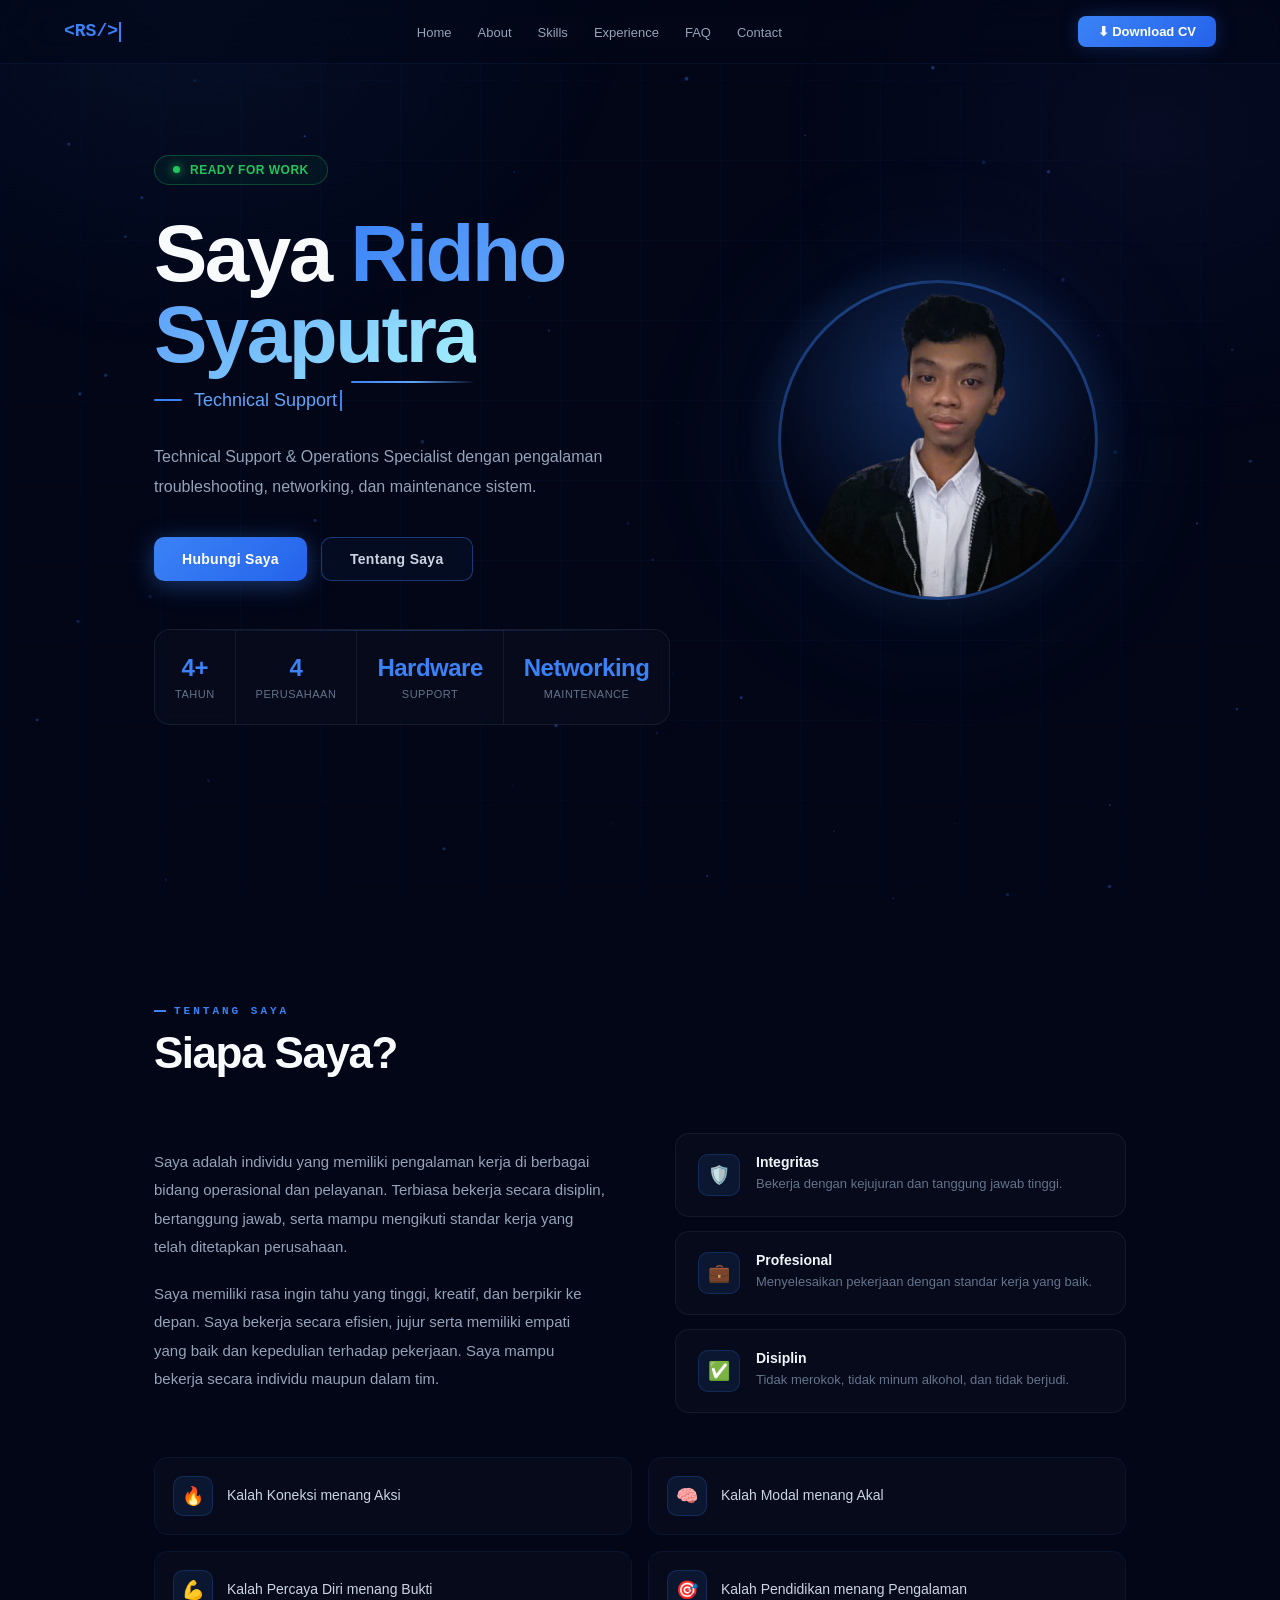
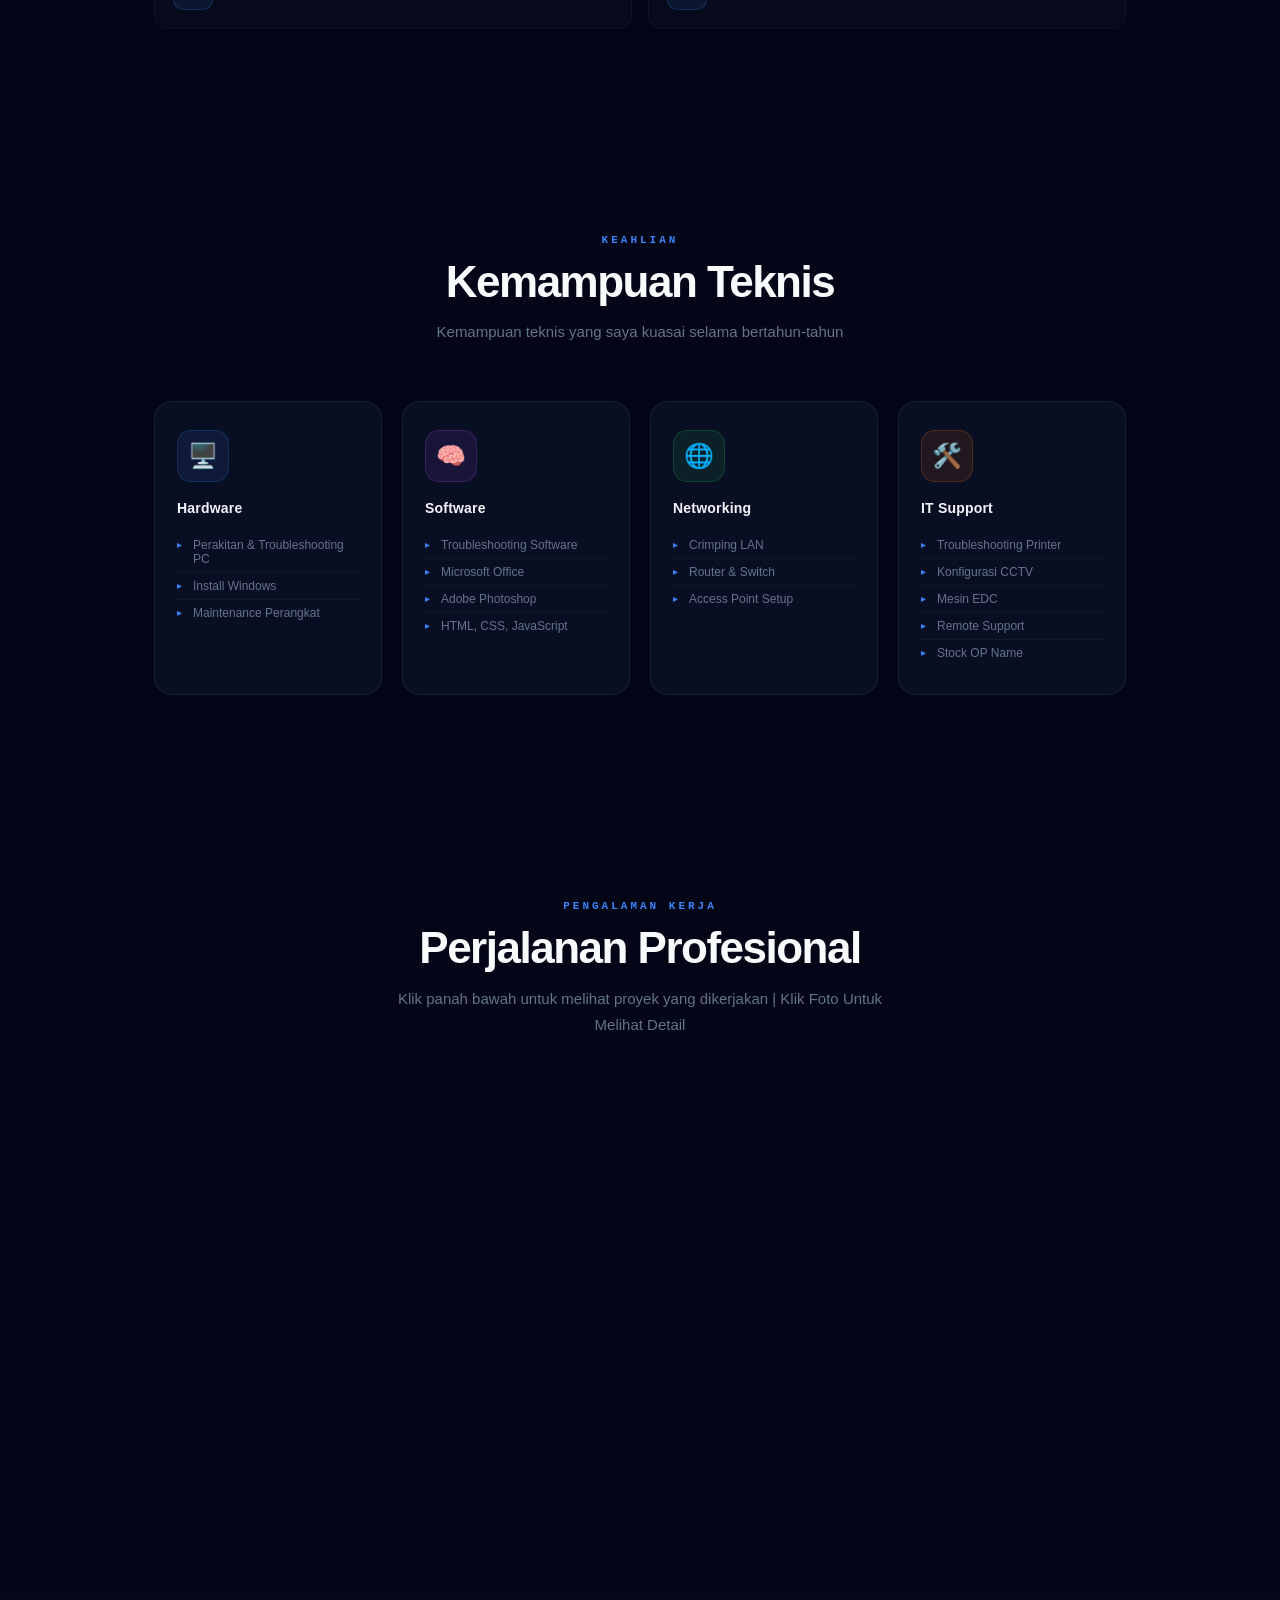
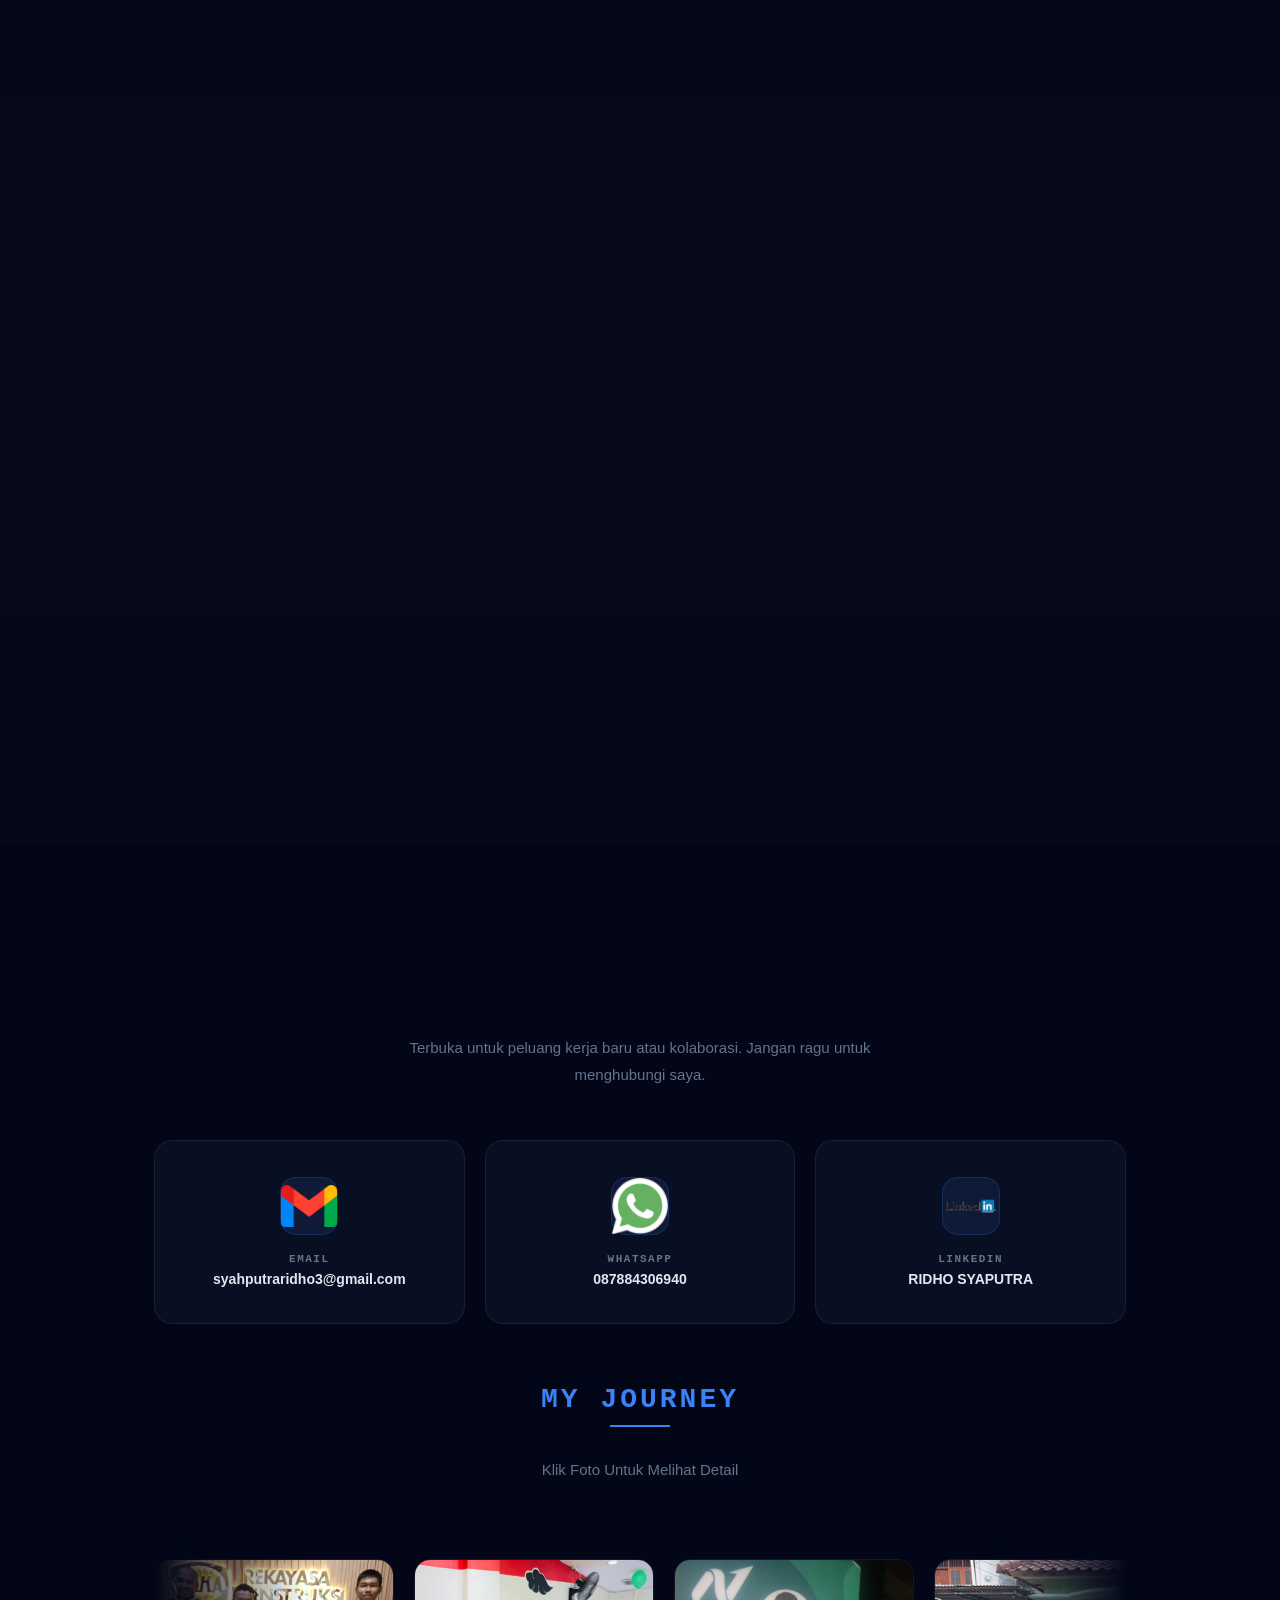
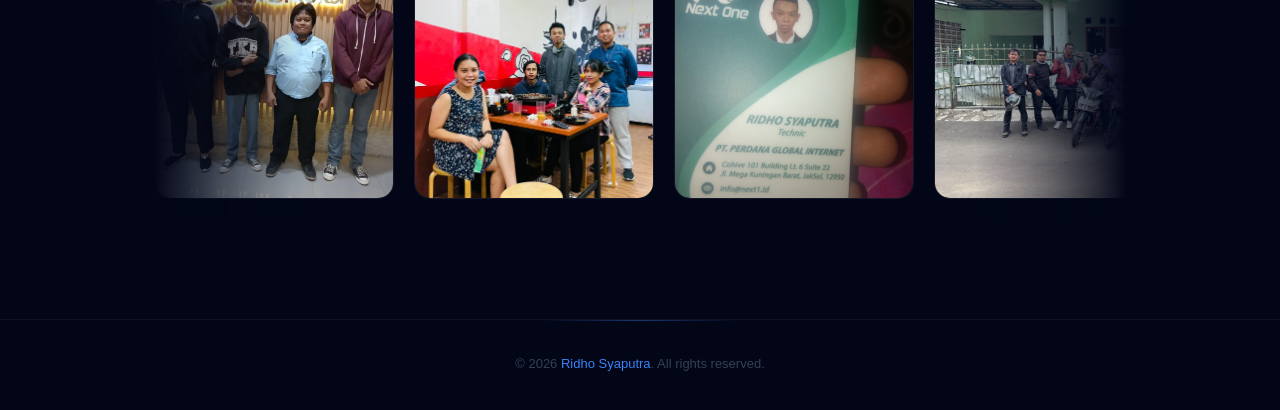
==== commit f2b42a91: "Update index.html" ====
--- a/index.html
+++ b/index.html
@@ -799,17 +799,17 @@
     <li><a href="#contact">Contact</a></li>
   </ul>
   <a href="cv.pdf" class="nav-cv" download>⬇ Download CV</a>
-  <div class="hamburger" id="hamburger" loading="lazy" onclick="toggleMenu()">
+  <div class="hamburger" id="hamburger"  onclick="toggleMenu()">
     <span></span><span></span><span></span>
   </div>
 </nav>
 <div class="mobile-menu" id="mobileMenu">
-  <a href="#home" loading="lazy" onclick="closeMenu()">Home</a>
-  <a href="#about" loading="lazy" onclick="closeMenu()">About</a>
-  <a href="#skills" loading="lazy" onclick="closeMenu()">Skills</a>
-  <a href="#experience" loading="lazy" onclick="closeMenu()">Experience</a>
-  <a href="#faq" loading="lazy" onclick="closeMenu()">FAQ</a>
-  <a href="#contact" loading="lazy" onclick="closeMenu()">Contact</a>
+  <a href="#home"  onclick="closeMenu()">Home</a>
+  <a href="#about"  onclick="closeMenu()">About</a>
+  <a href="#skills"  onclick="closeMenu()">Skills</a>
+  <a href="#experience"  onclick="closeMenu()">Experience</a>
+  <a href="#faq"  onclick="closeMenu()">FAQ</a>
+  <a href="#contact"  onclick="closeMenu()">Contact</a>
 </div>
 
 <!-- HERO -->
@@ -975,7 +975,7 @@
 
       <!-- WIKA -->
       <div class="exp-item fade-in">
-        <div class="exp-header" loading="lazy" onclick="toggleExp(this)">
+        <div class="exp-header"  onclick="toggleExp(this)">
           <div class="exp-header-left">
             <div class="exp-badge" style="background:rgba(59,130,246,0.1);border-color:rgba(59,130,246,0.2)"><img src="logowika.png"></div>
             <div class="exp-meta">
@@ -988,28 +988,28 @@
         <div class="exp-body">
           <div class="project-grid">
 
-            <div class="project-card"><img src="portofoliowika/prosesupgradedanpemasanganperangkat.webp" alt="PC Office" loading="lazy" onclick="showImage(this.src)"><div class="project-info"><h4>Pemasangan & Troubleshooting PC Office</h4><p>Melakukan instalasi, konfigurasi, serta troubleshooting perangkat komputer kantor untuk memastikan performa optimal dan mendukung kelancaran operasional.</p>
+            <div class="project-card"><img src="portofoliowika/prosesupgradedanpemasanganperangkat.webp" alt="PC Office"  onclick="showImage(this.src)"><div class="project-info"><h4>Pemasangan & Troubleshooting PC Office</h4><p>Melakukan instalasi, konfigurasi, serta troubleshooting perangkat komputer kantor untuk memastikan performa optimal dan mendukung kelancaran operasional.</p>
             </div></div>
 
-            <div class="project-card"><img src="portofoliowika/formlogin.webp" alt="Form Login" loading="lazy" onclick="showImage(this.src)"><div class="project-info"><h4>Pengembangan Form Login (HTML, PHP & MySQL)</h4><p>Membangun sistem autentikasi berbasis web menggunakan HTML, PHP, dan MySQL untuk meningkatkan keamanan akses pengguna pada aplikasi internal.</p>
+            <div class="project-card"><img src="portofoliowika/formlogin.webp" alt="Form Login"  onclick="showImage(this.src)"><div class="project-info"><h4>Pengembangan Form Login (HTML, PHP & MySQL)</h4><p>Membangun sistem autentikasi berbasis web menggunakan HTML, PHP, dan MySQL untuk meningkatkan keamanan akses pengguna pada aplikasi internal.</p>
             </div></div>
 
-            <div class="project-card"><img src="portofoliowika/membuatlogowika3d.webp" alt="Logo 3D" loading="lazy" onclick="showImage(this.src)"><div class="project-info"><h4>Animasi Logo 3D Sederhana</h4><p>Mendesain, mengubah, membuat animasi logo 3D sebagai media visual branding menggunakan software desain grafis.</p></div></div>
-
-            <div class="project-card"><img src="portofoliowika/membuatlogosmk43d.gif" alt="Logo 3D" loading="lazy" onclick="showImage(this.src)"><div class="project-info"><h4>Animasi Logo 3D Sederhana</h4><p>Mendesain, mengubah, membuat animasi logo 3D sebagai media visual branding menggunakan software desain grafis.</p></div></div>
-
-            <div class="project-card"><img src="portofoliowika/aplikasikasir.webp" alt="Kasir POS" loading="lazy" onclick="showImage(this.src)"><div class="project-info"><h4>Aplikasi Kasir (POS) Sederhana</h4><p>Membangun aplikasi kasir berbasis web untuk mencatat transaksi penjualan, mengelola data produk, dan menghasilkan laporan sederhana.</p></div></div>
-
-            <div class="project-card"><img src="portofoliowika/editingvideolaporanhasilpkl.webp" alt="Editing Video" loading="lazy" onclick="showImage(this.src)"><div class="project-info"><h4>Editing Video</h4><p>Mengedit dan menyusun video laporan hasil PKL agar lebih informatif, menarik, dan mudah dipahami.</p></div></div>
-
-            <div class="project-card"><img src="portofoliowika/membuatilustrasi.webp" alt="Kasir POS" loading="lazy" onclick="showImage(this.src)"><div class="project-info"><h4>Membuat ART Sederhana</h4><p>Mendesain ilustrasi grafis sederhana menggunakan Adobe Photoshop untuk kebutuhan visual.</p></div></div>
+            <div class="project-card"><img src="portofoliowika/membuatlogowika3d.webp" alt="Logo 3D"  onclick="showImage(this.src)"><div class="project-info"><h4>Animasi Logo 3D Sederhana</h4><p>Mendesain, mengubah, membuat animasi logo 3D sebagai media visual branding menggunakan software desain grafis.</p></div></div>
+
+            <div class="project-card"><img src="portofoliowika/membuatlogosmk43d.gif" alt="Logo 3D"  onclick="showImage(this.src)"><div class="project-info"><h4>Animasi Logo 3D Sederhana</h4><p>Mendesain, mengubah, membuat animasi logo 3D sebagai media visual branding menggunakan software desain grafis.</p></div></div>
+
+            <div class="project-card"><img src="portofoliowika/aplikasikasir.webp" alt="Kasir POS"  onclick="showImage(this.src)"><div class="project-info"><h4>Aplikasi Kasir (POS) Sederhana</h4><p>Membangun aplikasi kasir berbasis web untuk mencatat transaksi penjualan, mengelola data produk, dan menghasilkan laporan sederhana.</p></div></div>
+
+            <div class="project-card"><img src="portofoliowika/editingvideolaporanhasilpkl.webp" alt="Editing Video"  onclick="showImage(this.src)"><div class="project-info"><h4>Editing Video</h4><p>Mengedit dan menyusun video laporan hasil PKL agar lebih informatif, menarik, dan mudah dipahami.</p></div></div>
+
+            <div class="project-card"><img src="portofoliowika/membuatilustrasi.webp" alt="Kasir POS"  onclick="showImage(this.src)"><div class="project-info"><h4>Membuat ART Sederhana</h4><p>Mendesain ilustrasi grafis sederhana menggunakan Adobe Photoshop untuk kebutuhan visual.</p></div></div>
           </div>
         </div>
       </div>
 
       <!-- NEXT1 -->
       <div class="exp-item fade-in">
-        <div class="exp-header" loading="lazy" onclick="toggleExp(this)">
+        <div class="exp-header"  onclick="toggleExp(this)">
           <div class="exp-header-left">
             <div class="exp-badge" style="background:rgba(34,197,94,0.1);border-color:rgba(34,197,94,0.2)"><img src="logonext1.png"></div>
             <div class="exp-meta">
@@ -1022,26 +1022,26 @@
         <div class="exp-body">
           <div class="project-grid">
 
-            <div class="project-card"><img src="portofolionext1/perangkatyangdigunakan.webp" alt="perangkat yang digunakan" loading="lazy" onclick="showImage(this.src)"><div class="project-info"><h4>Konfigurasi dan Pemasangan Perangkat</h4><p>Melakukan instalasi dan konfigurasi perangkat jaringan internet di lokasi pelanggan untuk memastikan koneksi berjalan stabil.</p></div></div>
-
-            <div class="project-card"><img src="portofolionext1/pemotetandilapangan.webp" alt="doumentasi dilapangan" loading="lazy" onclick="showImage(this.src)"><div class="project-info"><h4>Proses Pemasangan Fiber Optik</h4><p>Melakukan instalasi kabel dan perangkat fiber optik, termasuk konfigurasi modem untuk koneksi internet berkecepatan tinggi.</p></div></div>
-
-            <div class="project-card"><img src="portofolionext1/membuatplantopologi.webp" alt="pembuatan topologi" loading="lazy" onclick="showImage(this.src)"><div class="project-info"><h4>Mempersiapkan Topologi</h4><p>Mendesain dan menyesuaikan topologi jaringan sesuai kebutuhan pelanggan agar efisien dan mudah dikelola.</p></div></div>
-
-            <div class="project-card"><img src="portofolionext1/MonitoringJaringanInternet.webp" alt="monitoring jaringan" loading="lazy" onclick="showImage(this.src)"><div class="project-info"><h4>Monitoring Jaringan via VPN</h4><p>Melakukan pemantauan jaringan pelanggan secara remote menggunakan VPN untuk memastikan performa tetap optimal.</p></div></div>
-
-            <div class="project-card"><img src="portofolionext1/Laporan.webp" alt="Laporan Ticket Harian" loading="lazy" onclick="showImage(this.src)"><div class="project-info"><h4>Laporan Ticket</h4><p>Menyusun laporan harian terkait penyelesaian masalah jaringan berdasarkan sistem ticketing.</p></div></div>
-
-            <div class="project-card"><img src="portofolionext1/hasilpemasanganperangkat1.webp" alt="Dokumentasi Perangkat Terpasang" loading="lazy" onclick="showImage(this.src)"><div class="project-info"><h4>Hasil Pemasangan</h4><p>Dokumentasi hasil instalasi perangkat jaringan sebagai bukti pekerjaan dan evaluasi kualitas.</p></div></div>
-
-            <div class="project-card"><img src="portofolionext1/hasilpemasanganperangkat2.webp" alt="Dokumentasi Perangkat Terpasang 2" loading="lazy" onclick="showImage(this.src)"><div class="project-info"><h4>Hasil Pemasangan</h4><p>Dokumentasi hasil instalasi perangkat jaringan sebagai bukti pekerjaan dan evaluasi kualitas.</p></div></div>
+            <div class="project-card"><img src="portofolionext1/perangkatyangdigunakan.webp" alt="perangkat yang digunakan"  onclick="showImage(this.src)"><div class="project-info"><h4>Konfigurasi dan Pemasangan Perangkat</h4><p>Melakukan instalasi dan konfigurasi perangkat jaringan internet di lokasi pelanggan untuk memastikan koneksi berjalan stabil.</p></div></div>
+
+            <div class="project-card"><img src="portofolionext1/pemotetandilapangan.webp" alt="doumentasi dilapangan"  onclick="showImage(this.src)"><div class="project-info"><h4>Proses Pemasangan Fiber Optik</h4><p>Melakukan instalasi kabel dan perangkat fiber optik, termasuk konfigurasi modem untuk koneksi internet berkecepatan tinggi.</p></div></div>
+
+            <div class="project-card"><img src="portofolionext1/membuatplantopologi.webp" alt="pembuatan topologi"  onclick="showImage(this.src)"><div class="project-info"><h4>Mempersiapkan Topologi</h4><p>Mendesain dan menyesuaikan topologi jaringan sesuai kebutuhan pelanggan agar efisien dan mudah dikelola.</p></div></div>
+
+            <div class="project-card"><img src="portofolionext1/MonitoringJaringanInternet.webp" alt="monitoring jaringan"  onclick="showImage(this.src)"><div class="project-info"><h4>Monitoring Jaringan via VPN</h4><p>Melakukan pemantauan jaringan pelanggan secara remote menggunakan VPN untuk memastikan performa tetap optimal.</p></div></div>
+
+            <div class="project-card"><img src="portofolionext1/Laporan.webp" alt="Laporan Ticket Harian"  onclick="showImage(this.src)"><div class="project-info"><h4>Laporan Ticket</h4><p>Menyusun laporan harian terkait penyelesaian masalah jaringan berdasarkan sistem ticketing.</p></div></div>
+
+            <div class="project-card"><img src="portofolionext1/hasilpemasanganperangkat1.webp" alt="Dokumentasi Perangkat Terpasang"  onclick="showImage(this.src)"><div class="project-info"><h4>Hasil Pemasangan</h4><p>Dokumentasi hasil instalasi perangkat jaringan sebagai bukti pekerjaan dan evaluasi kualitas.</p></div></div>
+
+            <div class="project-card"><img src="portofolionext1/hasilpemasanganperangkat2.webp" alt="Dokumentasi Perangkat Terpasang 2"  onclick="showImage(this.src)"><div class="project-info"><h4>Hasil Pemasangan</h4><p>Dokumentasi hasil instalasi perangkat jaringan sebagai bukti pekerjaan dan evaluasi kualitas.</p></div></div>
           </div>
         </div>
       </div>
 
       <!-- GAMER VILLAGE -->
       <div class="exp-item fade-in">
-        <div class="exp-header" loading="lazy" onclick="toggleExp(this)">
+        <div class="exp-header"  onclick="toggleExp(this)">
           <div class="exp-header-left">
             <div class="exp-badge" style="background:rgba(168,85,247,0.1);border-color:rgba(168,85,247,0.2)"><img src="logogamervillage.png"></div>
             <div class="exp-meta">
@@ -1053,22 +1053,22 @@
         </div>
         <div class="exp-body">
           <div class="project-grid">
-            <div class="project-card"><img src="portofoliogamervillage/maintenancedanmembersihkanperangkatwarnet.webp" alt="Maintenance Perangkat" loading="lazy" onclick="showImage(this.src)"><div class="project-info"><h4>Maintenance & Pembersihan Perangkat</h4><p>Melakukan perawatan rutin dan pembersihan perangkat komputer untuk menjaga performa dan umur perangkat.</p></div></div>
-
-            <div class="project-card"><img src="portofoliogamervillage/melayanipelanggan.webp" alt="Melayani Pelanggan" loading="lazy" onclick="showImage(this.src)"><div class="project-info"><h4>Pelayanan Pelanggan</h4><p>Memberikan pelayanan yang ramah, cepat, dan responsif kepada pelanggan dalam penggunaan fasilitas.</p></div></div>
-
-            <div class="project-card"><img src="portofoliogamervillage/menghitungstockdanrestockgudang.webp" alt="Stock OP Name" loading="lazy" onclick="showImage(this.src)"><div class="project-info"><h4>Manajemen Stok & Stock Opname</h4><p>Mengelola stok barang serta melakukan pengecekan rutin untuk memastikan ketersediaan dan keakuratan data.</p></div></div>
-
-            <div class="project-card"><img src="portofoliogamervillage/systemdatastock.webp" alt="Laporan Harian" loading="lazy" onclick="showImage(this.src)"><div class="project-info"><h4>Laporan Closing (Microsoft Excel)</h4><p>Membuat laporan operasional harian menggunakan rumus Excel seperti SUM, IF, dan VLOOKUP untuk analisis data.</p></div></div>
-
-            <div class="project-card"><img src="portofoliogamervillage/monitoringbilling.webp" alt="Monitoring Billing" loading="lazy" onclick="showImage(this.src)"><div class="project-info"><h4>Monitoring Billing</h4><p>Memastikan sistem billing berjalan dengan normal dan menangani kendala yang muncul secara cepat.</p></div></div>
+            <div class="project-card"><img src="portofoliogamervillage/maintenancedanmembersihkanperangkatwarnet.webp" alt="Maintenance Perangkat"  onclick="showImage(this.src)"><div class="project-info"><h4>Maintenance & Pembersihan Perangkat</h4><p>Melakukan perawatan rutin dan pembersihan perangkat komputer untuk menjaga performa dan umur perangkat.</p></div></div>
+
+            <div class="project-card"><img src="portofoliogamervillage/melayanipelanggan.webp" alt="Melayani Pelanggan"  onclick="showImage(this.src)"><div class="project-info"><h4>Pelayanan Pelanggan</h4><p>Memberikan pelayanan yang ramah, cepat, dan responsif kepada pelanggan dalam penggunaan fasilitas.</p></div></div>
+
+            <div class="project-card"><img src="portofoliogamervillage/menghitungstockdanrestockgudang.webp" alt="Stock OP Name"  onclick="showImage(this.src)"><div class="project-info"><h4>Manajemen Stok & Stock Opname</h4><p>Mengelola stok barang serta melakukan pengecekan rutin untuk memastikan ketersediaan dan keakuratan data.</p></div></div>
+
+            <div class="project-card"><img src="portofoliogamervillage/systemdatastock.webp" alt="Laporan Harian"  onclick="showImage(this.src)"><div class="project-info"><h4>Laporan Closing (Microsoft Excel)</h4><p>Membuat laporan operasional harian menggunakan rumus Excel seperti SUM, IF, dan VLOOKUP untuk analisis data.</p></div></div>
+
+            <div class="project-card"><img src="portofoliogamervillage/monitoringbilling.webp" alt="Monitoring Billing"  onclick="showImage(this.src)"><div class="project-info"><h4>Monitoring Billing</h4><p>Memastikan sistem billing berjalan dengan normal dan menangani kendala yang muncul secara cepat.</p></div></div>
           </div>
         </div>
       </div>
 
       <!-- VISIONET -->
       <div class="exp-item fade-in">
-        <div class="exp-header" loading="lazy" onclick="toggleExp(this)">
+        <div class="exp-header"  onclick="toggleExp(this)">
           <div class="exp-header-left">
             <div class="exp-badge" style="background:rgba(249,115,22,0.1);border-color:rgba(249,115,22,0.2)"><img src="logovisionet.png"></div>
             <div class="exp-meta">
@@ -1080,65 +1080,65 @@
         </div>
         <div class="exp-body">
           <div class="project-grid">
-            <div class="project-card"><img src="portofoliovdi/pergantianmesinedc.webp" alt="pergantianmesinedc" loading="lazy" onclick="showImage(this.src)"><div class="project-info">
+            <div class="project-card"><img src="portofoliovdi/pergantianmesinedc.webp" alt="pergantianmesinedc"  onclick="showImage(this.src)"><div class="project-info">
               <h4>Pergantian Mesin EDC</h4><p>Melakukan penggantian perangkat EDC serta memastikan perangkat berfungsi dengan baik sesuai standar operasional.</p>
               </div></div>
 
-            <div class="project-card"><img src="portofoliovdi/maintenancemesinedc.webp" alt="maintenancemesinedc" loading="lazy" onclick="showImage(this.src)"><div class="project-info">
+            <div class="project-card"><img src="portofoliovdi/maintenancemesinedc.webp" alt="maintenancemesinedc"  onclick="showImage(this.src)"><div class="project-info">
               <h4>Preventive Maintenance EDC</h4><p>Melakukan perawatan berkala untuk menjaga performa dan keandalan mesin EDC.</p>
               </div></div>
 
-            <div class="project-card"><img src="portofoliovdi/pemasanganmesinedc.webp" alt="pemasanganmesinedc" loading="lazy" onclick="showImage(this.src)"><div class="project-info">
+            <div class="project-card"><img src="portofoliovdi/pemasanganmesinedc.webp" alt="pemasanganmesinedc"  onclick="showImage(this.src)"><div class="project-info">
               <h4>Instalasi Mesin EDC</h4><p>Melakukan pemasangan dan konfigurasi mesin EDC di lokasi merchant sesuai prosedur.</p>
               </div></div>
 
-            <div class="project-card"><img src="portofoliovdi/maintenancedvrcctv.webp" alt="maintenancedvrcctv" loading="lazy" onclick="showImage(this.src)"><div class="project-info">
+            <div class="project-card"><img src="portofoliovdi/maintenancedvrcctv.webp" alt="maintenancedvrcctv"  onclick="showImage(this.src)"><div class="project-info">
               <h4>Perbaikan DVR CCTV</h4><p>Melakukan troubleshooting dan perbaikan DVR CCTV untuk memastikan sistem keamanan berjalan optimal.</p>
               </div></div>
 
-            <div class="project-card"><img src="portofoliovdi/pengecekanrekamandvrcctv.webp" alt="pengecekanrekamandvrcctv" loading="lazy" onclick="showImage(this.src)"><div class="project-info">
+            <div class="project-card"><img src="portofoliovdi/pengecekanrekamandvrcctv.webp" alt="pengecekanrekamandvrcctv"  onclick="showImage(this.src)"><div class="project-info">
               <h4>Pengecekan Rekaman CCTV</h4><p>Melakukan pengecekan hasil rekaman CCTV untuk memastikan sistem recording berjalan dengan baik.</p>
                 </div></div>
 
-            <div class="project-card"><img src="portofoliovdi/pergantianhardiskdvr.webp" alt="pergantianhardiskdvr" loading="lazy" onclick="showImage(this.src)"><div class="project-info">
+            <div class="project-card"><img src="portofoliovdi/pergantianhardiskdvr.webp" alt="pergantianhardiskdvr"  onclick="showImage(this.src)"><div class="project-info">
               <h4>Pergantian Hardisk DVR</h4><p>Melakukan penggantian hardisk DVR serta memastikan sistem penyimpanan berjalan normal.</p>
                 </div></div>
 
-            <div class="project-card"><img src="portofoliovdi/maintenanceprinter.webp" alt="maintenanceprinter" loading="lazy" onclick="showImage(this.src)"><div class="project-info">
+            <div class="project-card"><img src="portofoliovdi/maintenanceprinter.webp" alt="maintenanceprinter"  onclick="showImage(this.src)"><div class="project-info">
               <h4>Perbaikan Printer</h4><p>Melakukan troubleshooting dan perbaikan printer untuk memastikan perangkat siap digunakan.</p>
               </div></div>
 
-            <div class="project-card"><img src="portofoliovdi/pemasanganminipc.webp" alt="pemasanganminipc" loading="lazy" onclick="showImage(this.src)"><div class="project-info">
+            <div class="project-card"><img src="portofoliovdi/pemasanganminipc.webp" alt="pemasanganminipc"  onclick="showImage(this.src)"><div class="project-info">
               <h4>Pemasangan Mini PC Office</h4><p>Melakukan instalasi dan konfigurasi mini PC Mandiri Utama Finance untuk mendukung kebutuhan operasional kantor.</p>  
               </div></div>
 
-            <div class="project-card"><img src="portofoliovdi/standarisasisoftwarepcoffice.webp" alt="standarisasisoftwarepcoffice" loading="lazy" onclick="showImage(this.src)"><div class="project-info">
+            <div class="project-card"><img src="portofoliovdi/standarisasisoftwarepcoffice.webp" alt="standarisasisoftwarepcoffice"  onclick="showImage(this.src)"><div class="project-info">
               <h4>Instalasi & Standarisasi Software</h4><p>Melakukan instalasi serta standarisasi software pada PC Office Bank BTN sesuai kebijakan kantor.</p>
               </div></div>
 
-            <div class="project-card"><img src="portofoliovdi/pemasanganpcantirancimbcileungsi.webp" alt="pcantrian" loading="lazy" onclick="showImage(this.src)"><div class="project-info">
+            <div class="project-card"><img src="portofoliovdi/pemasanganpcantirancimbcileungsi.webp" alt="pcantrian"  onclick="showImage(this.src)"><div class="project-info">
               <h4>Pemasangan PC Antrian Bank</h4><p>Melakukan instalasi dan konfigurasi PC antrian BANK CIMB Niaga untuk mendukung sistem layanan pelanggan di bank.</p>
               </div></div>
 
-            <div class="project-card"><img src="portofoliovdi/pergantianfasciaatm.webp" alt="fasciaatm" loading="lazy" onclick="showImage(this.src)"><div class="project-info">
+            <div class="project-card"><img src="portofoliovdi/pergantianfasciaatm.webp" alt="fasciaatm"  onclick="showImage(this.src)"><div class="project-info">
               <h4>Pergantian Fascia ATM</h4><p>Melakukan penggantian komponen fascia ATM BANK NOBU sebagai bagian dari perawatan dan peningkatan tampilan mesin.</p>
               </div></div>
 
-            <div class="project-card"><img src="portofoliovdi/konfigurasimesinatm.webp" alt="konfigurasimesinatm" loading="lazy" onclick="showImage(this.src)"><div class="project-info">
+            <div class="project-card"><img src="portofoliovdi/konfigurasimesinatm.webp" alt="konfigurasimesinatm"  onclick="showImage(this.src)"><div class="project-info">
               <h4>Perbaikan Mesin ATM</h4><p>Melakukan troubleshooting dan perbaikan mesin ATM untuk memastikan operasional tetap berjalan normal.</p>
               </div></div>
 
-            <div class="project-card"><img src="portofoliovdi/pergantianswitchbjbcibubur.webp" alt="switchbjbcibubur" loading="lazy" onclick="showImage(this.src)"><div class="project-info"><h4>Pergantian Switch Bank BJB Cibubur</h4><p>Melakukan perawatan rutin dan pembersihan perangkat komputer untuk menjaga performa dan umur perangkat.</p></div></div>
-
-            <div class="project-card"><img src="portofoliovdi/pergantianswitchbjbcimanggis.webp" alt="switchbjbcimanggis" loading="lazy" onclick="showImage(this.src)"><div class="project-info">
+            <div class="project-card"><img src="portofoliovdi/pergantianswitchbjbcibubur.webp" alt="switchbjbcibubur"  onclick="showImage(this.src)"><div class="project-info"><h4>Pergantian Switch Bank BJB Cibubur</h4><p>Melakukan perawatan rutin dan pembersihan perangkat komputer untuk menjaga performa dan umur perangkat.</p></div></div>
+
+            <div class="project-card"><img src="portofoliovdi/pergantianswitchbjbcimanggis.webp" alt="switchbjbcimanggis"  onclick="showImage(this.src)"><div class="project-info">
               <h4>Pergantian Switch Jaringan BJB Cimanggis</h4><p>Melakukan penggantian dan konfigurasi switch jaringan Bank BJB untuk memastikan konektivitas tetap stabil.</p>
               </div></div>
 
-            <div class="project-card"><img src="portofoliovdi/pergantianswitchbjbjatimakmur.webp" alt="switchbjbjatimakmur" loading="lazy" onclick="showImage(this.src)"><div class="project-info">
+            <div class="project-card"><img src="portofoliovdi/pergantianswitchbjbjatimakmur.webp" alt="switchbjbjatimakmur"  onclick="showImage(this.src)"><div class="project-info">
               <h4>Pergantian Switch Jaringan Jatimakmur</h4><p>Melakukan penggantian dan konfigurasi switch jaringan Bank BJB untuk memastikan konektivitas tetap stabil.</p>
               </div></div>
 
-            <div class="project-card"><img src="portofoliovdi/pergantianswitchbjbkrangganmas.webp" alt="switchbjbkrangganmas" loading="lazy" onclick="showImage(this.src)"><div class="project-info">
+            <div class="project-card"><img src="portofoliovdi/pergantianswitchbjbkrangganmas.webp" alt="switchbjbkrangganmas"  onclick="showImage(this.src)"><div class="project-info">
               <h4>Pergantian Switch Jaringan Kranggan Mas</h4><p>Melakukan penggantian dan konfigurasi switch jaringan Bank BJB untuk memastikan konektivitas tetap stabil.</p>
               </div></div>
 
@@ -1158,15 +1158,15 @@
     </div>
     <div class="faq-list">
       <div class="faq-item fade-in">
-        <button class="faq-q" loading="lazy" onclick="toggleFaq(this)"><span class="faq-num">01</span><span>Apa motivasi Anda bekerja?</span><span class="faq-arrow">▾</span></button>
+        <button class="faq-q"  onclick="toggleFaq(this)"><span class="faq-num">01</span><span>Apa motivasi Anda bekerja?</span><span class="faq-arrow">▾</span></button>
         <div class="faq-a"><p>Saya ingin bekerja di lingkungan yang sejalan dengan nilai dan keyakinan yang saya pegang, sehingga saya dapat bekerja secara konsisten tanpa pengaruh negatif yang dapat mengubah sikap dan prinsip kerja saya. Saya berkomitmen untuk memberikan yang terbaik dalam setiap tanggung jawab, bekerja keras, serta terus meningkatkan kemampuan diri agar dapat memberikan kontribusi nyata bagi perusahaan. Selain itu, saya juga memiliki keinginan untuk mempelajari hal-hal baru dan membangun relasi yang baik di lingkungan kerja.</p></div>
       </div>
       <div class="faq-item fade-in">
-        <button class="faq-q" loading="lazy" onclick="toggleFaq(this)"><span class="faq-num">02</span><span>Apa hobi Anda?</span><span class="faq-arrow">▾</span></button>
+        <button class="faq-q"  onclick="toggleFaq(this)"><span class="faq-num">02</span><span>Apa hobi Anda?</span><span class="faq-arrow">▾</span></button>
         <div class="faq-a"><p>Saya memiliki hobi membaca komik dan menonton film. Dengan hobi ini, saya dapat meningkatkan kemampuan bahasa Inggris saya.</p></div>
       </div>
       <div class="faq-item fade-in">
-        <button class="faq-q" loading="lazy" onclick="toggleFaq(this)"><span class="faq-num">03</span><span>Apa kelebihan diri Anda?</span><span class="faq-arrow">▾</span></button>
+        <button class="faq-q"  onclick="toggleFaq(this)"><span class="faq-num">03</span><span>Apa kelebihan diri Anda?</span><span class="faq-arrow">▾</span></button>
         <div class="faq-a"><ul>
   <li>Jujur dan memiliki tanggung jawab tinggi dalam setiap pekerjaan.</li>
   <li>Rajin, disiplin, serta memiliki kepedulian yang baik terhadap tugas dan hasil kerja.</li>
@@ -1176,7 +1176,7 @@
 </ul></div>
       </div>
       <div class="faq-item fade-in">
-        <button class="faq-q" loading="lazy" onclick="toggleFaq(this)"><span class="faq-num">04</span><span>Apa kekurangan diri Anda?</span><span class="faq-arrow">▾</span></button>
+        <button class="faq-q"  onclick="toggleFaq(this)"><span class="faq-num">04</span><span>Apa kekurangan diri Anda?</span><span class="faq-arrow">▾</span></button>
         <div class="faq-a"><ul>
   <li>Terkadang memiliki sudut pandang yang terlalu positif (naif), namun terus belajar untuk lebih realistis dalam menilai situasi.</li>
   <li>Masih meningkatkan kepercayaan diri dalam mengambil keputusan dan menyampaikan ide, sehingga terbiasa mempersiapkan diri dengan lebih matang.</li>
@@ -1184,15 +1184,15 @@
 </ul></div>
       </div>
       <div class="faq-item fade-in">
-        <button class="faq-q" loading="lazy" onclick="toggleFaq(this)"><span class="faq-num">05</span><span>Kenapa kami harus menerima Anda?</span><span class="faq-arrow">▾</span></button>
+        <button class="faq-q"  onclick="toggleFaq(this)"><span class="faq-num">05</span><span>Kenapa kami harus menerima Anda?</span><span class="faq-arrow">▾</span></button>
         <div class="faq-a"><p>Saya meyakini bahwa attitude adalah aspek paling penting dalam bekerja. Oleh karena itu, saya selalu mengutamakan sikap positif, komitmen, dan dedikasi dalam setiap tanggung jawab yang saya jalankan, karena hal tersebut dapat memberikan dampak positif bagi perusahaan. Selain itu, saya terbiasa mempersiapkan segala sesuatu dengan matang sebelum memulai pekerjaan, guna meminimalkan potensi masalah serta memastikan setiap tugas dapat diselesaikan secara efektif dan efisien.</p></div>
       </div>
       <div class="faq-item fade-in">
-        <button class="faq-q" loading="lazy" onclick="toggleFaq(this)"><span class="faq-num">06</span><span>Siap ditempatkan di mana saja?</span><span class="faq-arrow">▾</span></button>
+        <button class="faq-q"  onclick="toggleFaq(this)"><span class="faq-num">06</span><span>Siap ditempatkan di mana saja?</span><span class="faq-arrow">▾</span></button>
         <div class="faq-a"><p>Ya, saya siap ditempatkan di mana saja yang dibutuhkan perusahaan. Saya memiliki fleksibilitas dan kesiapan menyesuaikan diri dengan lingkungan kerja baru.</p></div>
       </div>
       <div class="faq-item fade-in">
-        <button class="faq-q" loading="lazy" onclick="toggleFaq(this)"><span class="faq-num">07</span><span>Berapa ekspektasi gaji Anda?</span><span class="faq-arrow">▾</span></button>
+        <button class="faq-q"  onclick="toggleFaq(this)"><span class="faq-num">07</span><span>Berapa ekspektasi gaji Anda?</span><span class="faq-arrow">▾</span></button>
         <div class="faq-a"><p>Range gaji yang saya harapkan Rp. 3.000.000 – Rp. 5.000.000 atau dapat disesuaikan dengan kebijakan perusahaan.</p></div>
       </div>
     </div>
@@ -1234,52 +1234,52 @@
     <div class="slider-wrapper">
       <div class="slider-track" id="sliderTrack">
 
-        <div class="slide-item"><img src="myjourney/akhirmagang.webp" loading="lazy" onclick="showImage(this.src)"><div class="overlay"><h4>PT WIKA REKAYASA KONSTRUKSI</h4><p>Foto Bersama Team IT</p></div></div>
-        <div class="slide-item"><img src="myjourney/bukbernext1.webp" loading="lazy" onclick="showImage(this.src)"><div class="overlay"><h4>NEXT1</h4><p>Foto Bersama Team Next1 Jakarta</p></div></div>
-        <div class="slide-item"><img src="myjourney/idcardnext1.webp" loading="lazy" onclick="showImage(this.src)"><div class="overlay"><h4>NEXT1</h4><p>Foto ID Card NEXT1</p></div></div>
-        <div class="slide-item"><img src="myjourney/teamvdi.webp" loading="lazy" onclick="showImage(this.src)"><div class="overlay"><h4>VISIONET</h4><p>Foto Team VDI Jakarta Timur</p></div></div>
-        <div class="slide-item"><img src="myjourney/absensipemasanganminipc.webp" loading="lazy" onclick="showImage(this.src)"><div class="overlay"><h4>VISIONET</h4><p>Pemasangan Mini PC Mandiri Utama Finance Cibubur</p></div></div>
-        <div class="slide-item"><img src="myjourney/pcantriancimb.webp" loading="lazy" onclick="showImage(this.src)"><div class="overlay"><h4>VISIONET</h4><p>Pemasangan PC Antrian CIMB Cileungsi</p></div></div>
-        <div class="slide-item"><img src="myjourney/bukber1.webp" loading="lazy" onclick="showImage(this.src)"><div class="overlay"><h4>VISIONET</h4><p>Foto Team VDI Jakarta Timur Halim</p></div></div>
-        <div class="slide-item"><img src="myjourney/bukber2.webp" loading="lazy" onclick="showImage(this.src)"><div class="overlay"><h4>VISIONET</h4><p>Foto Team VDI Jakarta Timur Halim</p></div></div>
-        <div class="slide-item"><img src="myjourney/preparasimesinedc.webp" loading="lazy" onclick="showImage(this.src)"><div class="overlay"><h4>VISIONET</h4><p>Proses Preparasi Mesin EDC</p></div></div>
-        <div class="slide-item"><img src="myjourney/pemasanganmesinedcpanin.webp" loading="lazy" onclick="showImage(this.src)"><div class="overlay"><h4>VISIONET</h4><p>Foto Bersama PIC Merchant Hyam Empuk Metland</p></div></div>
-        <div class="slide-item"><img src="myjourney/sosialisasimerchant.webp" loading="lazy" onclick="showImage(this.src)"><div class="overlay"><h4>VISIONET</h4><p>Foto Bersama PIC Bakso A Fung Mall Ciputra Cibubur</p></div></div>
-        <div class="slide-item"><img src="myjourney/bukber4.webp" loading="lazy" onclick="showImage(this.src)"><div class="overlay"><h4>VISIONET</h4><p>Foto Team VDI Jakarta Timur Halim</p></div></div>
-        <div class="slide-item"><img src="myjourney/fotobersamapicbjbcibubur.webp" loading="lazy" onclick="showImage(this.src)"><div class="overlay"><h4>VISIONET</h4><p>Foto Bersama PIC BJB Cibubur</p></div></div>
-        <div class="slide-item"><img src="myjourney/fotobersamapicbjbcimanggis.webp" loading="lazy" onclick="showImage(this.src)"><div class="overlay"><h4>VISIONET</h4><p>Foto Bersama PIC BJB Cimanggis</p></div></div>
-        <div class="slide-item"><img src="myjourney/fotobersamapicbjbjatimakmur.webp" loading="lazy" onclick="showImage(this.src)"><div class="overlay"><h4>VISIONET</h4><p>Foto Bersama PIC BJB Jatimakmur</p></div></div>
-        <div class="slide-item"><img src="myjourney/fotobersamapicbjbkrangganmas.webp" loading="lazy" onclick="showImage(this.src)"><div class="overlay"><h4>VISIONET</h4><p>Foto Bersama PIC BJB Kranggan Mas</p></div></div>
-        <div class="slide-item"><img src="myjourney/konfigurasimesinatm.webp" loading="lazy" onclick="showImage(this.src)"><div class="overlay"><h4>VISIONET</h4><p>Maintenance Mesin ATM</p></div></div>
-        <div class="slide-item"><img src="myjourney/visionet.webp" loading="lazy" onclick="showImage(this.src)"><div class="overlay"><h4>VISIONET</h4><p>Profile Visionet</p></div></div>
-        <div class="slide-item"><img src="myjourney/edc1.webp" loading="lazy" onclick="showImage(this.src)"><div class="overlay"><h4>VISIONET</h4><p>Potret Bersama PIC Kopi Tarik Andalan Living World Kota Wisata</p></div></div>
-        <div class="slide-item"><img src="myjourney/edc2.webp" loading="lazy" onclick="showImage(this.src)"><div class="overlay"><h4>VISIONET</h4><p>Potret Bersama PIC Klinik 24 Ciangsana</p></div></div>
-        <div class="slide-item"><img src="myjourney/edc3.webp" loading="lazy" onclick="showImage(this.src)"><div class="overlay"><h4>VISIONET</h4><p>Potret Bersama PIC Dapur Solo Living World Kota Wisata</p></div></div>
-        <div class="slide-item"><img src="myjourney/edc4.webp" loading="lazy" onclick="showImage(this.src)"><div class="overlay"><h4>VISIONET</h4><p>Potret Bersama PIC Tawan Living World Kota Wisata</p></div></div>
+        <div class="slide-item"><img src="myjourney/akhirmagang.webp"  onclick="showImage(this.src)"><div class="overlay"><h4>PT WIKA REKAYASA KONSTRUKSI</h4><p>Foto Bersama Team IT</p></div></div>
+        <div class="slide-item"><img src="myjourney/bukbernext1.webp"  onclick="showImage(this.src)"><div class="overlay"><h4>NEXT1</h4><p>Foto Bersama Team Next1 Jakarta</p></div></div>
+        <div class="slide-item"><img src="myjourney/idcardnext1.webp"  onclick="showImage(this.src)"><div class="overlay"><h4>NEXT1</h4><p>Foto ID Card NEXT1</p></div></div>
+        <div class="slide-item"><img src="myjourney/teamvdi.webp"  onclick="showImage(this.src)"><div class="overlay"><h4>VISIONET</h4><p>Foto Team VDI Jakarta Timur</p></div></div>
+        <div class="slide-item"><img src="myjourney/absensipemasanganminipc.webp"  onclick="showImage(this.src)"><div class="overlay"><h4>VISIONET</h4><p>Pemasangan Mini PC Mandiri Utama Finance Cibubur</p></div></div>
+        <div class="slide-item"><img src="myjourney/pcantriancimb.webp"  onclick="showImage(this.src)"><div class="overlay"><h4>VISIONET</h4><p>Pemasangan PC Antrian CIMB Cileungsi</p></div></div>
+        <div class="slide-item"><img src="myjourney/bukber1.webp"  onclick="showImage(this.src)"><div class="overlay"><h4>VISIONET</h4><p>Foto Team VDI Jakarta Timur Halim</p></div></div>
+        <div class="slide-item"><img src="myjourney/bukber2.webp"  onclick="showImage(this.src)"><div class="overlay"><h4>VISIONET</h4><p>Foto Team VDI Jakarta Timur Halim</p></div></div>
+        <div class="slide-item"><img src="myjourney/preparasimesinedc.webp"  onclick="showImage(this.src)"><div class="overlay"><h4>VISIONET</h4><p>Proses Preparasi Mesin EDC</p></div></div>
+        <div class="slide-item"><img src="myjourney/pemasanganmesinedcpanin.webp"  onclick="showImage(this.src)"><div class="overlay"><h4>VISIONET</h4><p>Foto Bersama PIC Merchant Hyam Empuk Metland</p></div></div>
+        <div class="slide-item"><img src="myjourney/sosialisasimerchant.webp"  onclick="showImage(this.src)"><div class="overlay"><h4>VISIONET</h4><p>Foto Bersama PIC Bakso A Fung Mall Ciputra Cibubur</p></div></div>
+        <div class="slide-item"><img src="myjourney/bukber4.webp"  onclick="showImage(this.src)"><div class="overlay"><h4>VISIONET</h4><p>Foto Team VDI Jakarta Timur Halim</p></div></div>
+        <div class="slide-item"><img src="myjourney/fotobersamapicbjbcibubur.webp"  onclick="showImage(this.src)"><div class="overlay"><h4>VISIONET</h4><p>Foto Bersama PIC BJB Cibubur</p></div></div>
+        <div class="slide-item"><img src="myjourney/fotobersamapicbjbcimanggis.webp"  onclick="showImage(this.src)"><div class="overlay"><h4>VISIONET</h4><p>Foto Bersama PIC BJB Cimanggis</p></div></div>
+        <div class="slide-item"><img src="myjourney/fotobersamapicbjbjatimakmur.webp"  onclick="showImage(this.src)"><div class="overlay"><h4>VISIONET</h4><p>Foto Bersama PIC BJB Jatimakmur</p></div></div>
+        <div class="slide-item"><img src="myjourney/fotobersamapicbjbkrangganmas.webp"  onclick="showImage(this.src)"><div class="overlay"><h4>VISIONET</h4><p>Foto Bersama PIC BJB Kranggan Mas</p></div></div>
+        <div class="slide-item"><img src="myjourney/konfigurasimesinatm.webp"  onclick="showImage(this.src)"><div class="overlay"><h4>VISIONET</h4><p>Maintenance Mesin ATM</p></div></div>
+        <div class="slide-item"><img src="myjourney/visionet.webp"  onclick="showImage(this.src)"><div class="overlay"><h4>VISIONET</h4><p>Profile Visionet</p></div></div>
+        <div class="slide-item"><img src="myjourney/edc1.webp"  onclick="showImage(this.src)"><div class="overlay"><h4>VISIONET</h4><p>Potret Bersama PIC Kopi Tarik Andalan Living World Kota Wisata</p></div></div>
+        <div class="slide-item"><img src="myjourney/edc2.webp"  onclick="showImage(this.src)"><div class="overlay"><h4>VISIONET</h4><p>Potret Bersama PIC Klinik 24 Ciangsana</p></div></div>
+        <div class="slide-item"><img src="myjourney/edc3.webp"  onclick="showImage(this.src)"><div class="overlay"><h4>VISIONET</h4><p>Potret Bersama PIC Dapur Solo Living World Kota Wisata</p></div></div>
+        <div class="slide-item"><img src="myjourney/edc4.webp"  onclick="showImage(this.src)"><div class="overlay"><h4>VISIONET</h4><p>Potret Bersama PIC Tawan Living World Kota Wisata</p></div></div>
         
         <!-- DUPLIKAT untuk infinite loop -->
-       <div class="slide-item"><img src="myjourney/akhirmagang.webp" loading="lazy" onclick="showImage(this.src)"><div class="overlay"><h4>PT WIKA REKAYASA KONSTRUKSI</h4><p>Foto Bersama Team IT</p></div></div>
-        <div class="slide-item"><img src="myjourney/bukbernext1.webp" loading="lazy" onclick="showImage(this.src)"><div class="overlay"><h4>NEXT1</h4><p>Foto Bersama Team Next1 Jakarta</p></div></div>
-        <div class="slide-item"><img src="myjourney/idcardnext1.webp" loading="lazy" onclick="showImage(this.src)"><div class="overlay"><h4>NEXT1</h4><p>Foto ID Card NEXT1</p></div></div>
-        <div class="slide-item"><img src="myjourney/teamvdi.webp" loading="lazy" onclick="showImage(this.src)"><div class="overlay"><h4>VISIONET</h4><p>Foto Team VDI Jakarta Timur</p></div></div>
-        <div class="slide-item"><img src="myjourney/absensipemasanganminipc.webp" loading="lazy" onclick="showImage(this.src)"><div class="overlay"><h4>VISIONET</h4><p>Pemasangan Mini PC Mandiri Utama Finance Cibubur</p></div></div>
-        <div class="slide-item"><img src="myjourney/pcantriancimb.webp" loading="lazy" onclick="showImage(this.src)"><div class="overlay"><h4>VISIONET</h4><p>Pemasangan PC Antrian CIMB Cileungsi</p></div></div>
-        <div class="slide-item"><img src="myjourney/bukber1.webp" loading="lazy" onclick="showImage(this.src)"><div class="overlay"><h4>VISIONET</h4><p>Foto Team VDI Jakarta Timur Halim</p></div></div>
-        <div class="slide-item"><img src="myjourney/bukber2.webp" loading="lazy" onclick="showImage(this.src)"><div class="overlay"><h4>VISIONET</h4><p>Foto Team VDI Jakarta Timur Halim</p></div></div>
-        <div class="slide-item"><img src="myjourney/preparasimesinedc.webp" loading="lazy" onclick="showImage(this.src)"><div class="overlay"><h4>VISIONET</h4><p>Proses Preparasi Mesin EDC</p></div></div>
-        <div class="slide-item"><img src="myjourney/pemasanganmesinedcpanin.webp" loading="lazy" onclick="showImage(this.src)"><div class="overlay"><h4>VISIONET</h4><p>Foto Bersama PIC Merchant Hyam Empuk Metland</p></div></div>
-        <div class="slide-item"><img src="myjourney/sosialisasimerchant.webp" loading="lazy" onclick="showImage(this.src)"><div class="overlay"><h4>VISIONET</h4><p>Foto Bersama PIC Bakso A Fung Mall Ciputra Cibubur</p></div></div>
-        <div class="slide-item"><img src="myjourney/bukber4.webp" loading="lazy" onclick="showImage(this.src)"><div class="overlay"><h4>VISIONET</h4><p>Foto Team VDI Jakarta Timur Halim</p></div></div>
-        <div class="slide-item"><img src="myjourney/fotobersamapicbjbcibubur.webp" loading="lazy" onclick="showImage(this.src)"><div class="overlay"><h4>VISIONET</h4><p>Foto Bersama PIC BJB Cibubur</p></div></div>
-        <div class="slide-item"><img src="myjourney/fotobersamapicbjbcimanggis.webp" loading="lazy" onclick="showImage(this.src)"><div class="overlay"><h4>VISIONET</h4><p>Foto Bersama PIC BJB Cimanggis</p></div></div>
-        <div class="slide-item"><img src="myjourney/fotobersamapicbjbjatimakmur.webp" loading="lazy" onclick="showImage(this.src)"><div class="overlay"><h4>VISIONET</h4><p>Foto Bersama PIC BJB Jatimakmur</p></div></div>
-        <div class="slide-item"><img src="myjourney/fotobersamapicbjbkrangganmas.webp" loading="lazy" onclick="showImage(this.src)"><div class="overlay"><h4>VISIONET</h4><p>Foto Bersama PIC BJB Kranggan Mas</p></div></div>
-        <div class="slide-item"><img src="myjourney/konfigurasimesinatm.webp" loading="lazy" onclick="showImage(this.src)"><div class="overlay"><h4>VISIONET</h4><p>Maintenance Mesin ATM</p></div></div>
-        <div class="slide-item"><img src="myjourney/visionet.webp" loading="lazy" onclick="showImage(this.src)"><div class="overlay"><h4>VISIONET</h4><p>Profile Visionet</p></div></div>
-        <div class="slide-item"><img src="myjourney/edc1.webp" loading="lazy" onclick="showImage(this.src)"><div class="overlay"><h4>VISIONET</h4><p>Potret Bersama PIC Kopi Tarik Andalan Living World Kota Wisata</p></div></div>
-        <div class="slide-item"><img src="myjourney/edc2.webp" loading="lazy" onclick="showImage(this.src)"><div class="overlay"><h4>VISIONET</h4><p>Potret Bersama PIC Klinik 24 Ciangsana</p></div></div>
-        <div class="slide-item"><img src="myjourney/edc3.webp" loading="lazy" onclick="showImage(this.src)"><div class="overlay"><h4>VISIONET</h4><p>Potret Bersama PIC Dapur Solo Living World Kota Wisata</p></div></div>
-        <div class="slide-item"><img src="myjourney/edc4.webp" loading="lazy" onclick="showImage(this.src)"><div class="overlay"><h4>VISIONET</h4><p>Potret Bersama PIC Tawan Living World Kota Wisata</p></div></div>
+       <div class="slide-item"><img src="myjourney/akhirmagang.webp"  onclick="showImage(this.src)"><div class="overlay"><h4>PT WIKA REKAYASA KONSTRUKSI</h4><p>Foto Bersama Team IT</p></div></div>
+        <div class="slide-item"><img src="myjourney/bukbernext1.webp"  onclick="showImage(this.src)"><div class="overlay"><h4>NEXT1</h4><p>Foto Bersama Team Next1 Jakarta</p></div></div>
+        <div class="slide-item"><img src="myjourney/idcardnext1.webp"  onclick="showImage(this.src)"><div class="overlay"><h4>NEXT1</h4><p>Foto ID Card NEXT1</p></div></div>
+        <div class="slide-item"><img src="myjourney/teamvdi.webp"  onclick="showImage(this.src)"><div class="overlay"><h4>VISIONET</h4><p>Foto Team VDI Jakarta Timur</p></div></div>
+        <div class="slide-item"><img src="myjourney/absensipemasanganminipc.webp"  onclick="showImage(this.src)"><div class="overlay"><h4>VISIONET</h4><p>Pemasangan Mini PC Mandiri Utama Finance Cibubur</p></div></div>
+        <div class="slide-item"><img src="myjourney/pcantriancimb.webp"  onclick="showImage(this.src)"><div class="overlay"><h4>VISIONET</h4><p>Pemasangan PC Antrian CIMB Cileungsi</p></div></div>
+        <div class="slide-item"><img src="myjourney/bukber1.webp"  onclick="showImage(this.src)"><div class="overlay"><h4>VISIONET</h4><p>Foto Team VDI Jakarta Timur Halim</p></div></div>
+        <div class="slide-item"><img src="myjourney/bukber2.webp"  onclick="showImage(this.src)"><div class="overlay"><h4>VISIONET</h4><p>Foto Team VDI Jakarta Timur Halim</p></div></div>
+        <div class="slide-item"><img src="myjourney/preparasimesinedc.webp"  onclick="showImage(this.src)"><div class="overlay"><h4>VISIONET</h4><p>Proses Preparasi Mesin EDC</p></div></div>
+        <div class="slide-item"><img src="myjourney/pemasanganmesinedcpanin.webp"  onclick="showImage(this.src)"><div class="overlay"><h4>VISIONET</h4><p>Foto Bersama PIC Merchant Hyam Empuk Metland</p></div></div>
+        <div class="slide-item"><img src="myjourney/sosialisasimerchant.webp"  onclick="showImage(this.src)"><div class="overlay"><h4>VISIONET</h4><p>Foto Bersama PIC Bakso A Fung Mall Ciputra Cibubur</p></div></div>
+        <div class="slide-item"><img src="myjourney/bukber4.webp"  onclick="showImage(this.src)"><div class="overlay"><h4>VISIONET</h4><p>Foto Team VDI Jakarta Timur Halim</p></div></div>
+        <div class="slide-item"><img src="myjourney/fotobersamapicbjbcibubur.webp"  onclick="showImage(this.src)"><div class="overlay"><h4>VISIONET</h4><p>Foto Bersama PIC BJB Cibubur</p></div></div>
+        <div class="slide-item"><img src="myjourney/fotobersamapicbjbcimanggis.webp"  onclick="showImage(this.src)"><div class="overlay"><h4>VISIONET</h4><p>Foto Bersama PIC BJB Cimanggis</p></div></div>
+        <div class="slide-item"><img src="myjourney/fotobersamapicbjbjatimakmur.webp"  onclick="showImage(this.src)"><div class="overlay"><h4>VISIONET</h4><p>Foto Bersama PIC BJB Jatimakmur</p></div></div>
+        <div class="slide-item"><img src="myjourney/fotobersamapicbjbkrangganmas.webp"  onclick="showImage(this.src)"><div class="overlay"><h4>VISIONET</h4><p>Foto Bersama PIC BJB Kranggan Mas</p></div></div>
+        <div class="slide-item"><img src="myjourney/konfigurasimesinatm.webp"  onclick="showImage(this.src)"><div class="overlay"><h4>VISIONET</h4><p>Maintenance Mesin ATM</p></div></div>
+        <div class="slide-item"><img src="myjourney/visionet.webp"  onclick="showImage(this.src)"><div class="overlay"><h4>VISIONET</h4><p>Profile Visionet</p></div></div>
+        <div class="slide-item"><img src="myjourney/edc1.webp"  onclick="showImage(this.src)"><div class="overlay"><h4>VISIONET</h4><p>Potret Bersama PIC Kopi Tarik Andalan Living World Kota Wisata</p></div></div>
+        <div class="slide-item"><img src="myjourney/edc2.webp"  onclick="showImage(this.src)"><div class="overlay"><h4>VISIONET</h4><p>Potret Bersama PIC Klinik 24 Ciangsana</p></div></div>
+        <div class="slide-item"><img src="myjourney/edc3.webp"  onclick="showImage(this.src)"><div class="overlay"><h4>VISIONET</h4><p>Potret Bersama PIC Dapur Solo Living World Kota Wisata</p></div></div>
+        <div class="slide-item"><img src="myjourney/edc4.webp"  onclick="showImage(this.src)"><div class="overlay"><h4>VISIONET</h4><p>Potret Bersama PIC Tawan Living World Kota Wisata</p></div></div>
 
       </div>
     </div>
@@ -1287,8 +1287,8 @@
 </section>
 
 <!-- Modal untuk fullscreen image -->
-<div id="imageModal" loading="lazy" onclick="closeImage(event)" style="display:none; position:fixed; top:0; left:0; width:100%; height:100%; background:rgba(0,0,0,0.8); align-items:center; justify-content:center; z-index:99999;">
-  <span style="position:absolute; top:20px; right:30px; font-size:30px; color:#fff; cursor:pointer;" loading="lazy" onclick="closeImage()">✖</span>
+<div id="imageModal"  onclick="closeImage(event)" style="display:none; position:fixed; top:0; left:0; width:100%; height:100%; background:rgba(0,0,0,0.8); align-items:center; justify-content:center; z-index:99999;">
+  <span style="position:absolute; top:20px; right:30px; font-size:30px; color:#fff; cursor:pointer;"  onclick="closeImage()">✖</span>
   <img id="fullImage" src="" style="max-width:90%; max-height:90%; border-radius:8px; box-shadow:0 4px 20px rgba(0,0,0,0.5);">
 </div>
 
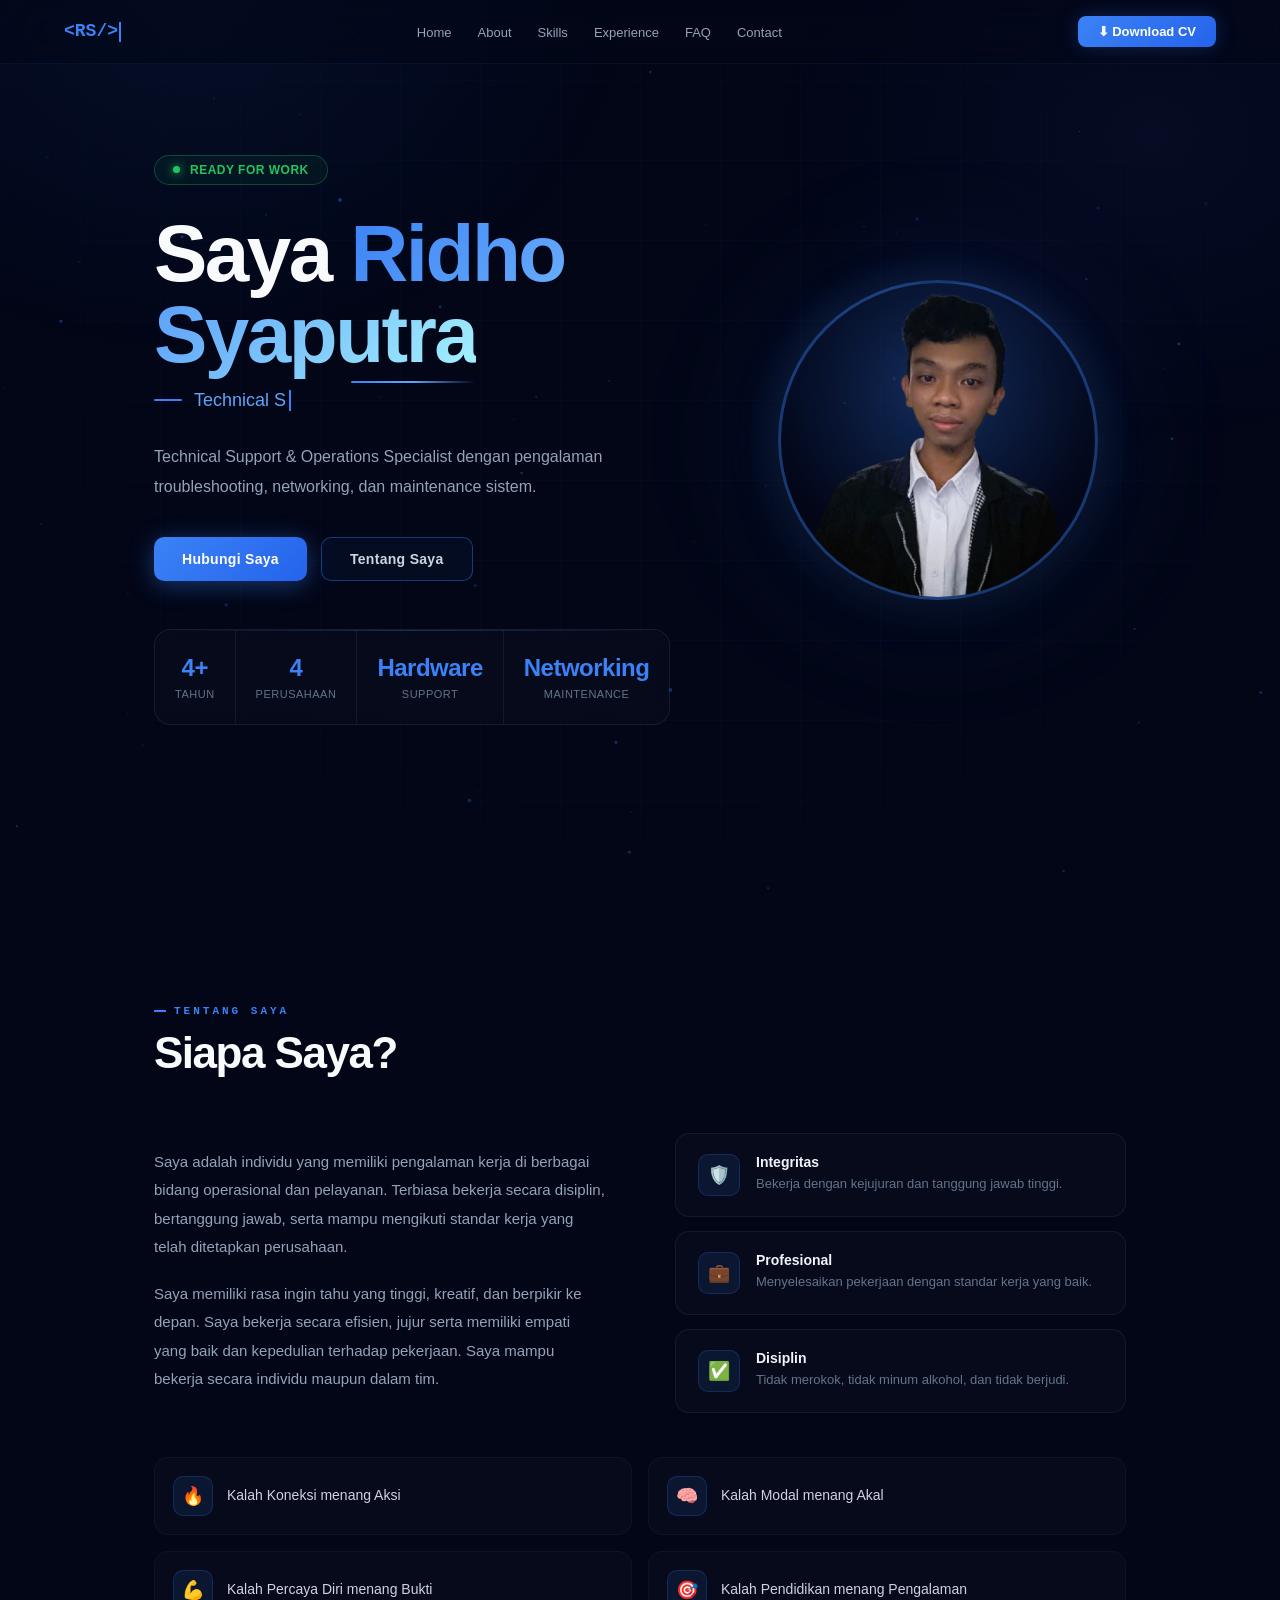
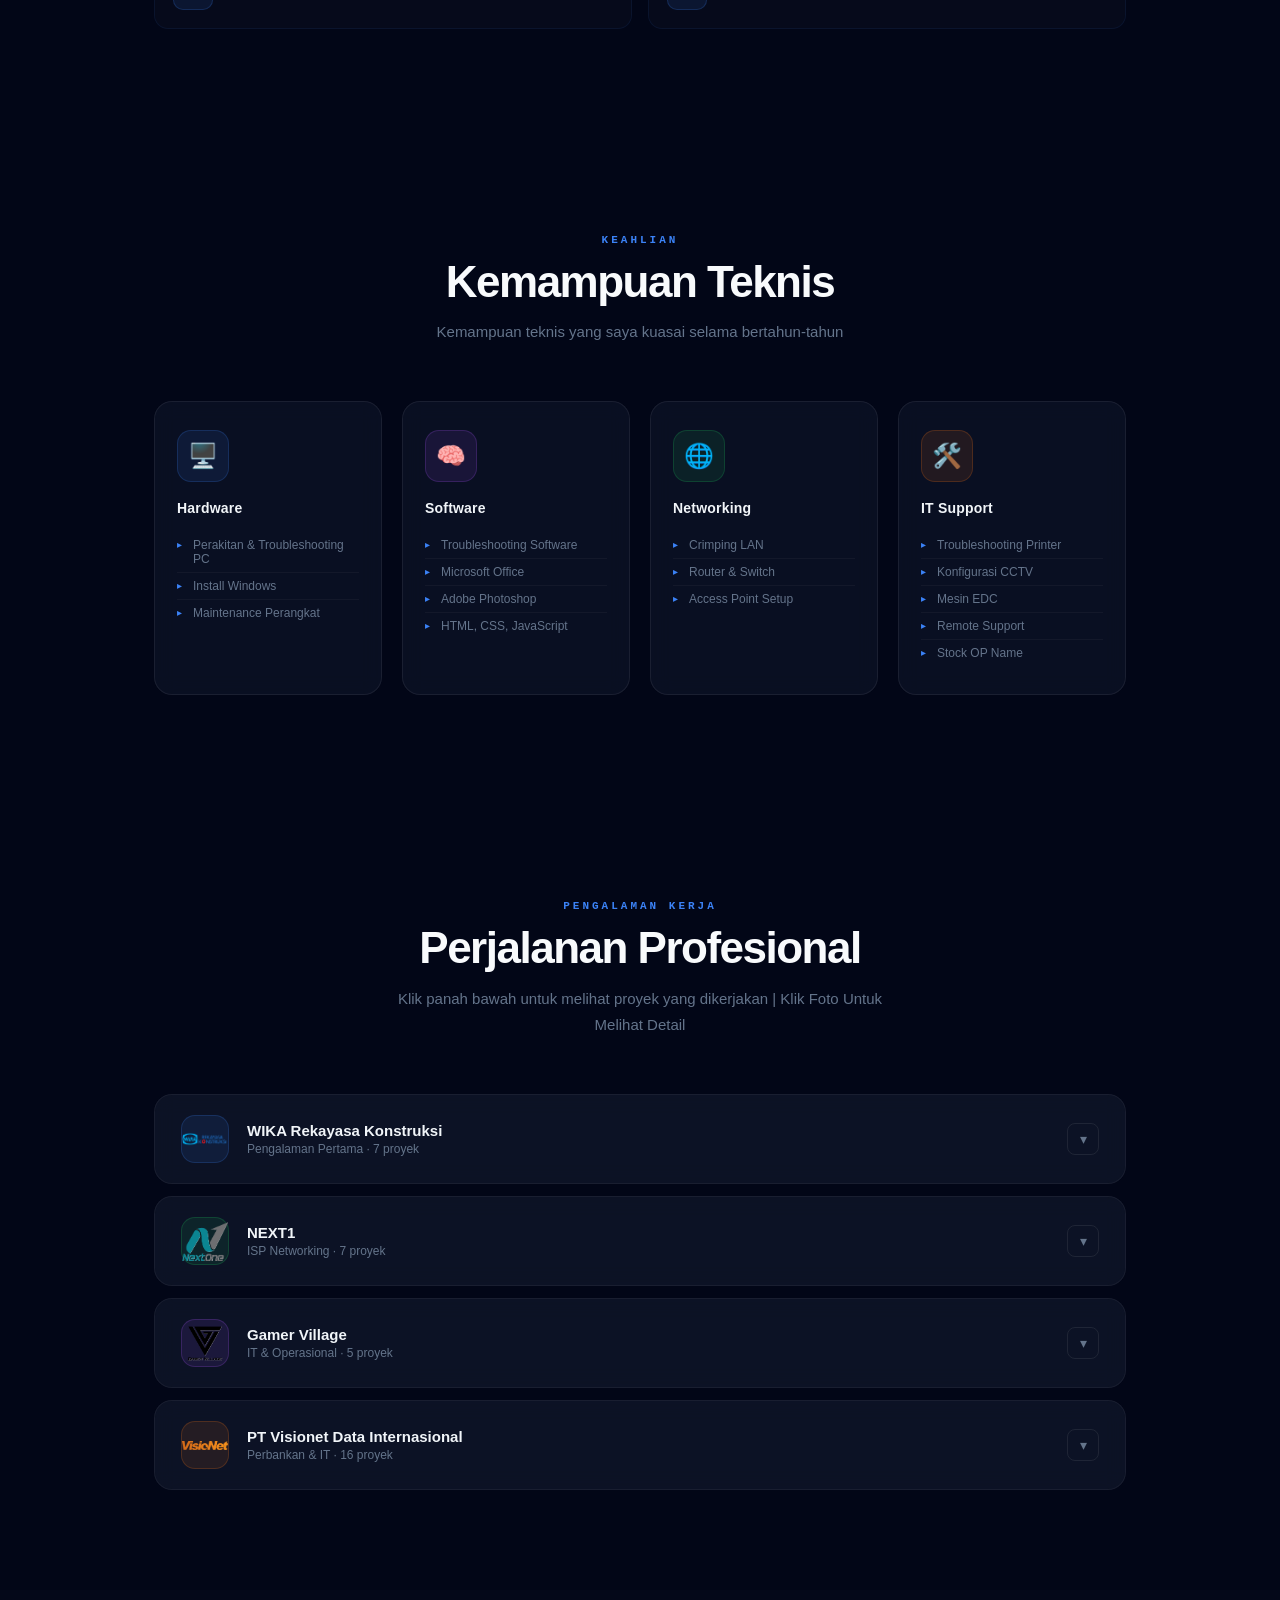
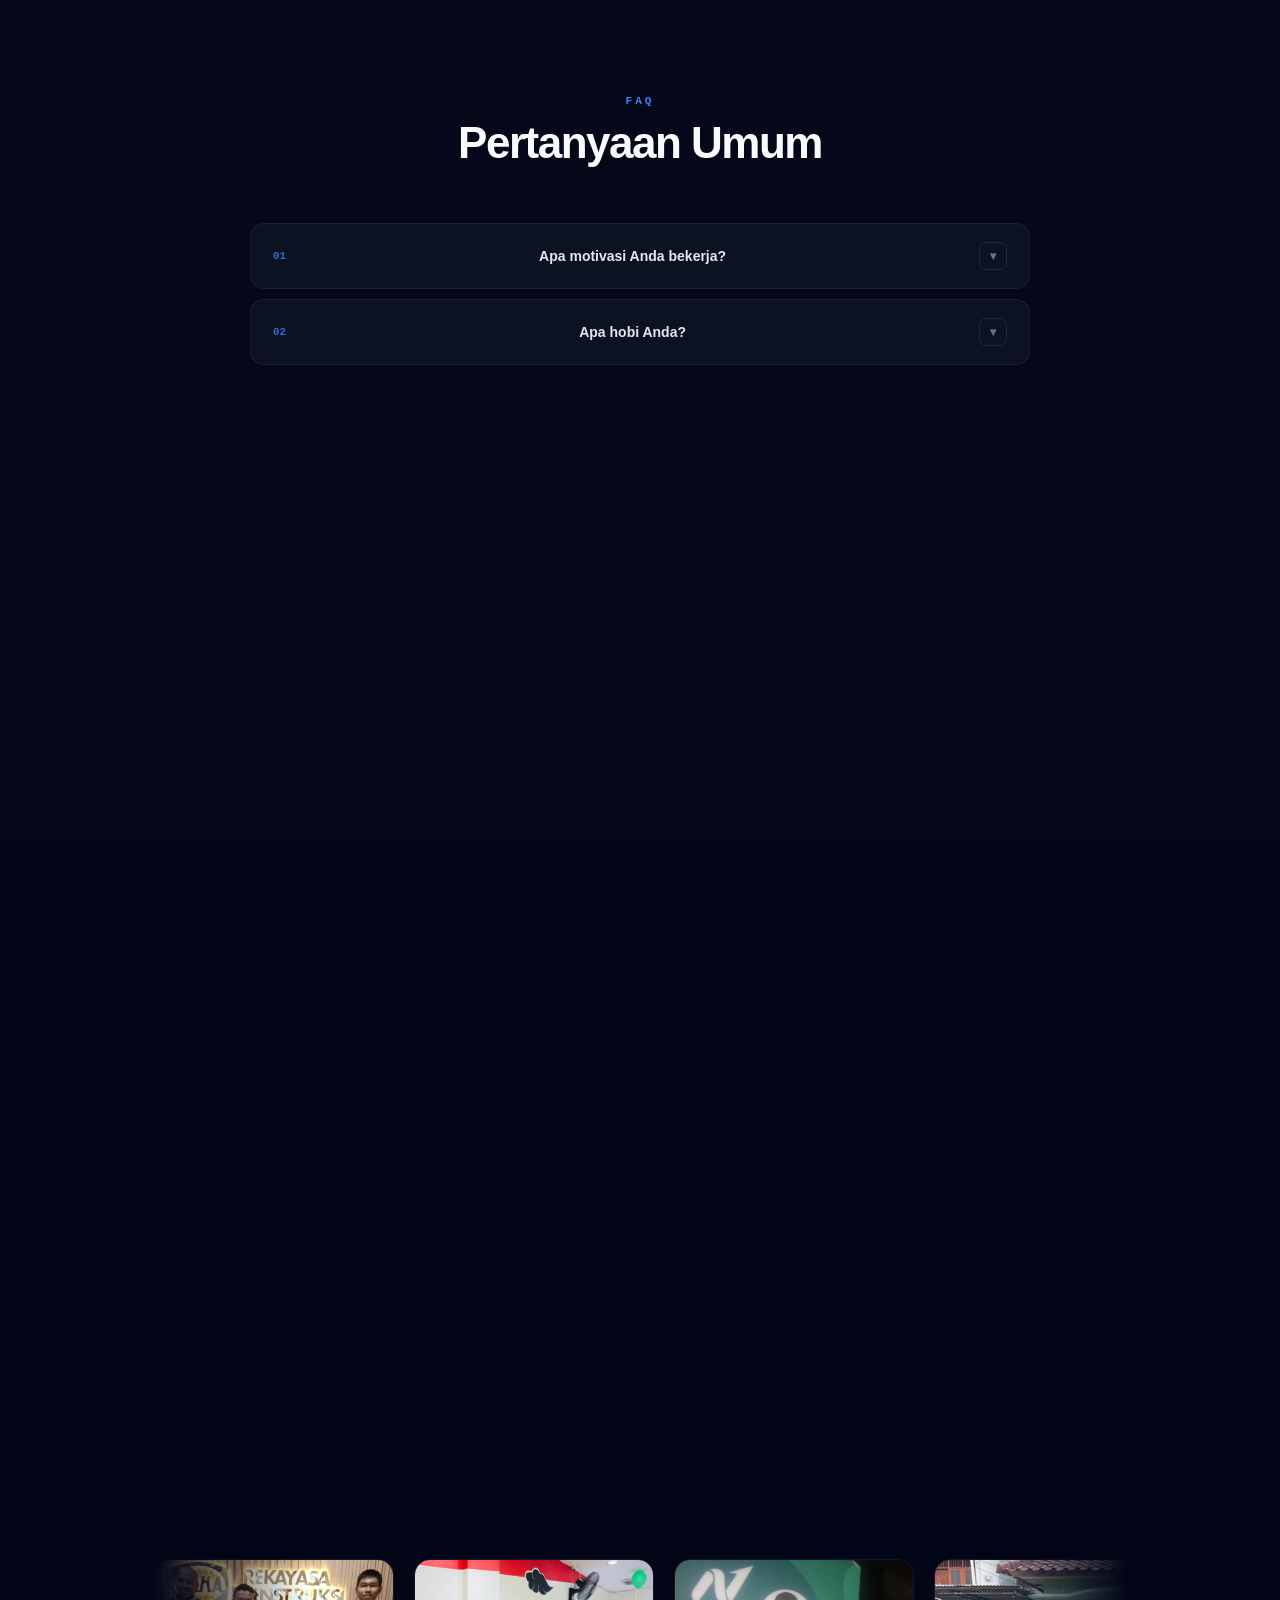
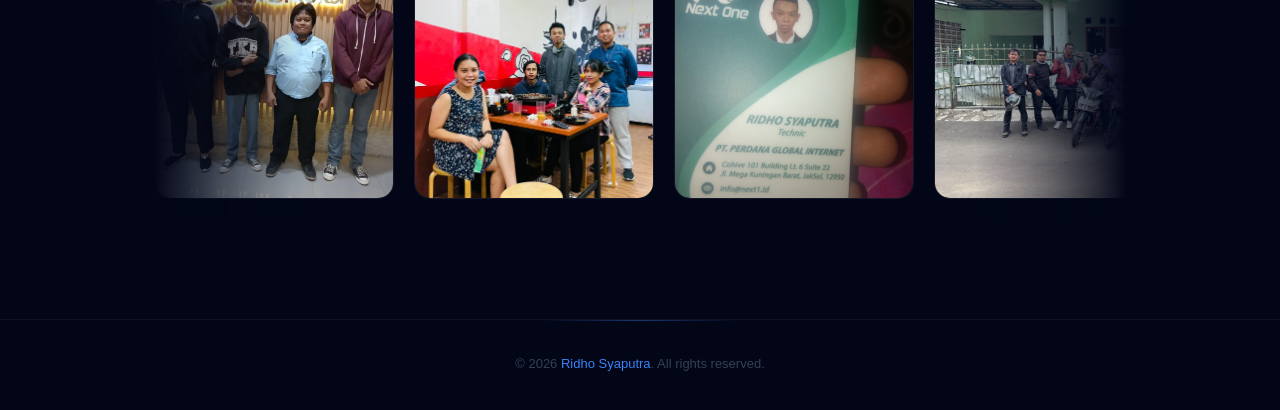
==== commit 990102e0: "Update index.html" ====
--- a/index.html
+++ b/index.html
@@ -798,7 +798,7 @@
     <li><a href="#faq">FAQ</a></li>
     <li><a href="#contact">Contact</a></li>
   </ul>
-  <a href="cv.pdf" class="nav-cv" download>⬇ Download CV</a>
+  <a href="cvridhos.pdf" class="nav-cv" download>⬇ Download CV</a>
   <div class="hamburger" id="hamburger"  onclick="toggleMenu()">
     <span></span><span></span><span></span>
   </div>
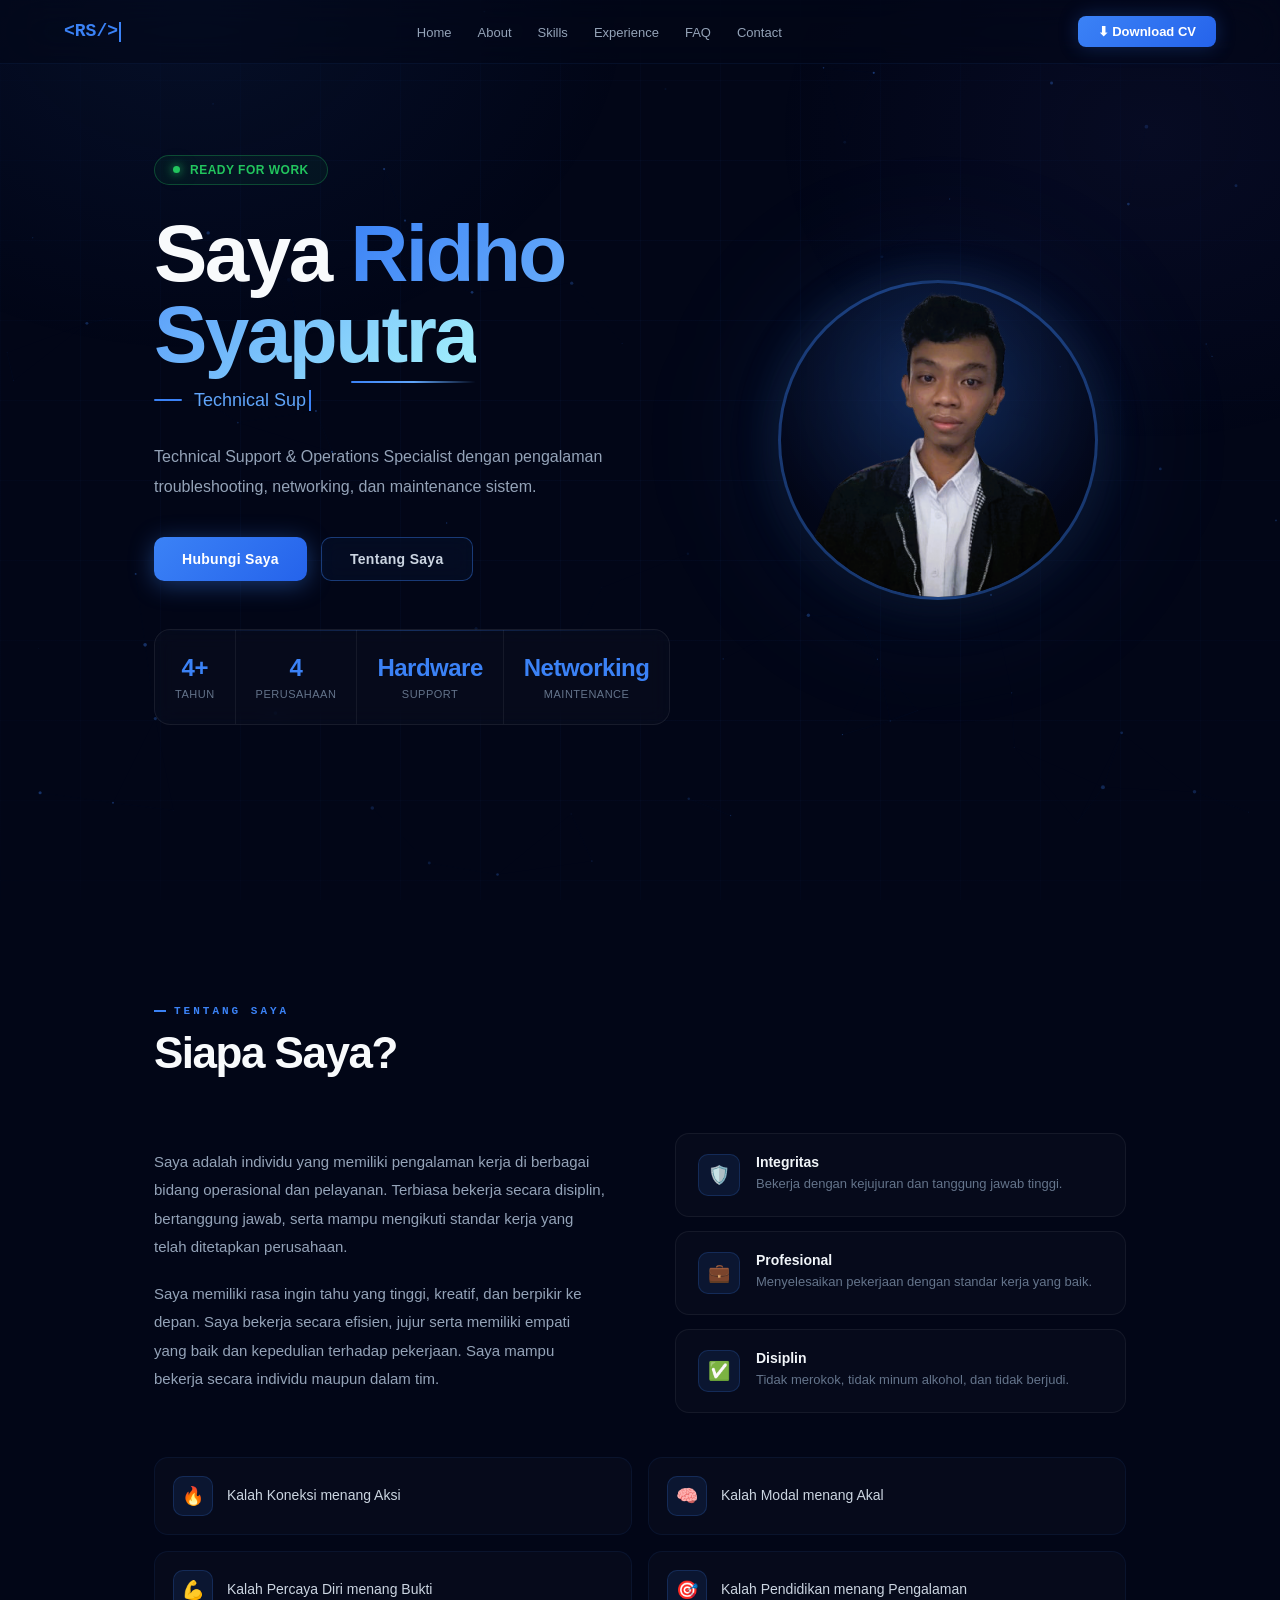
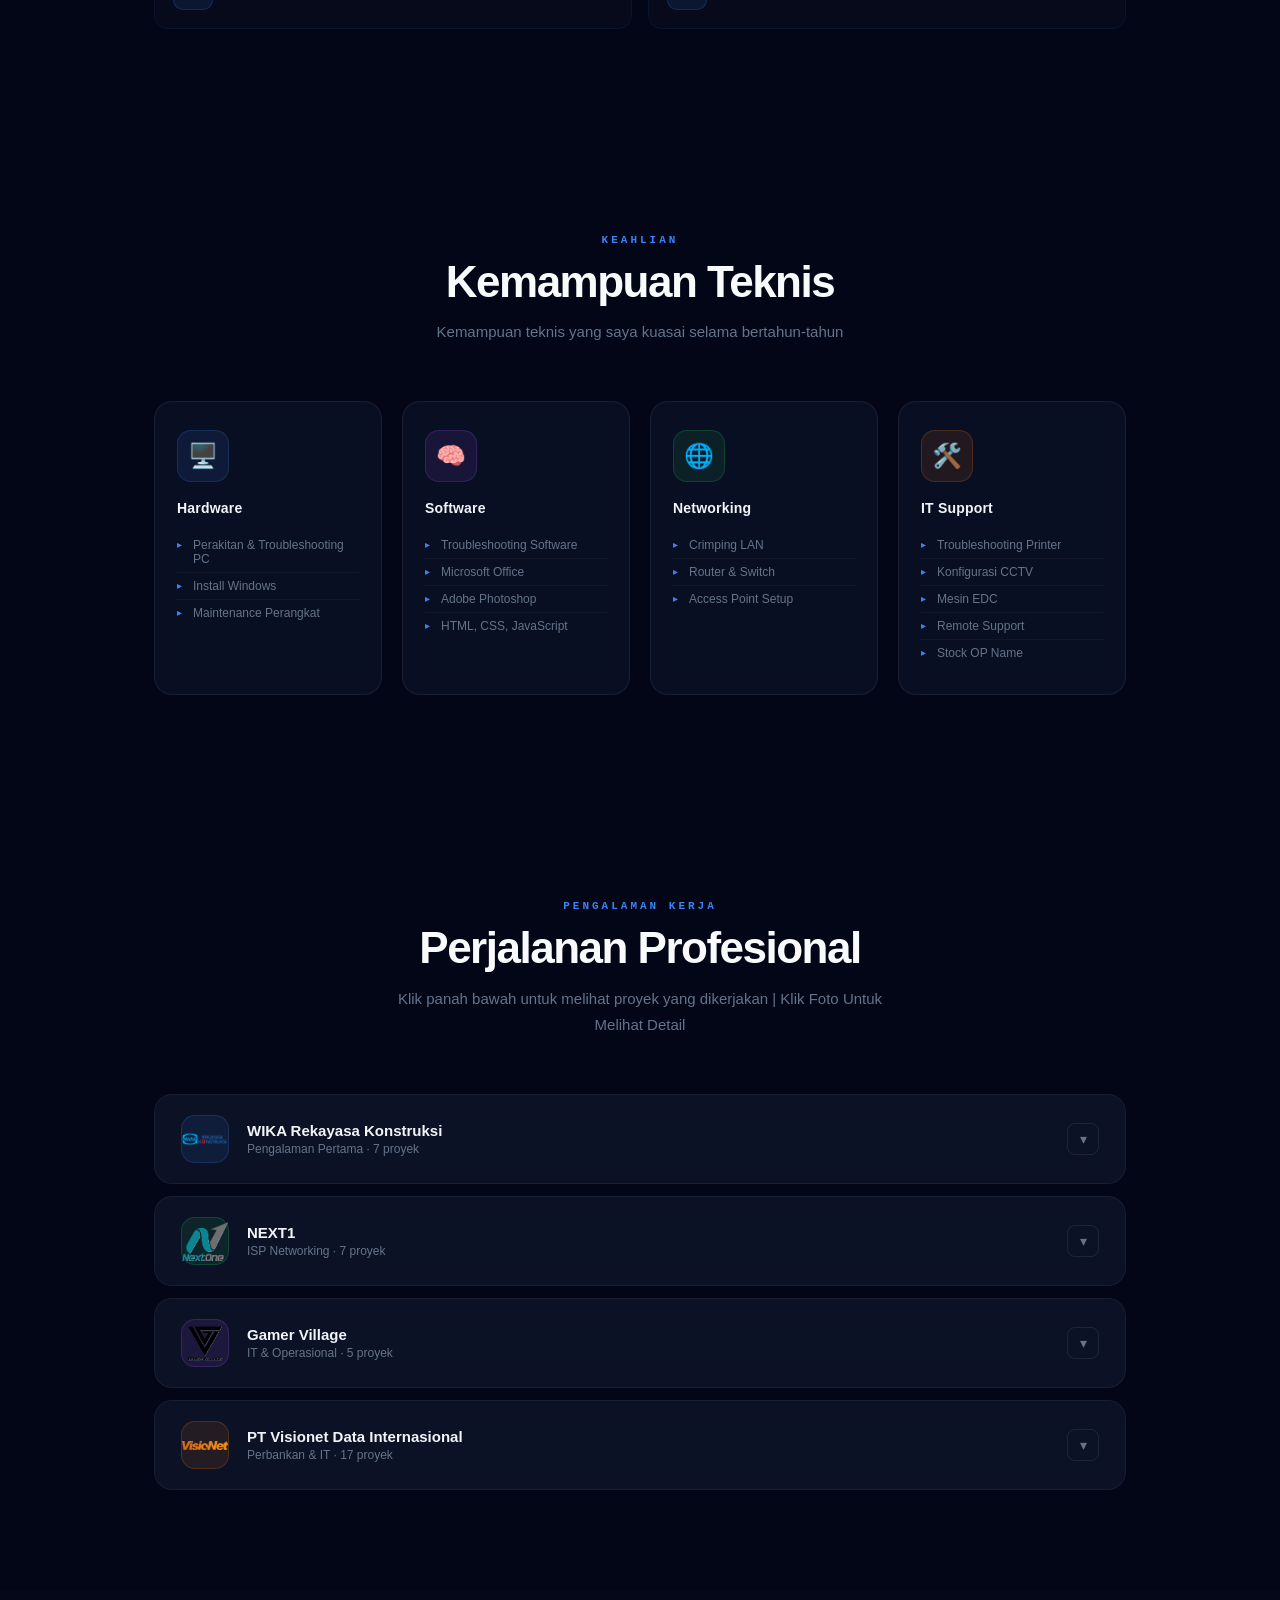
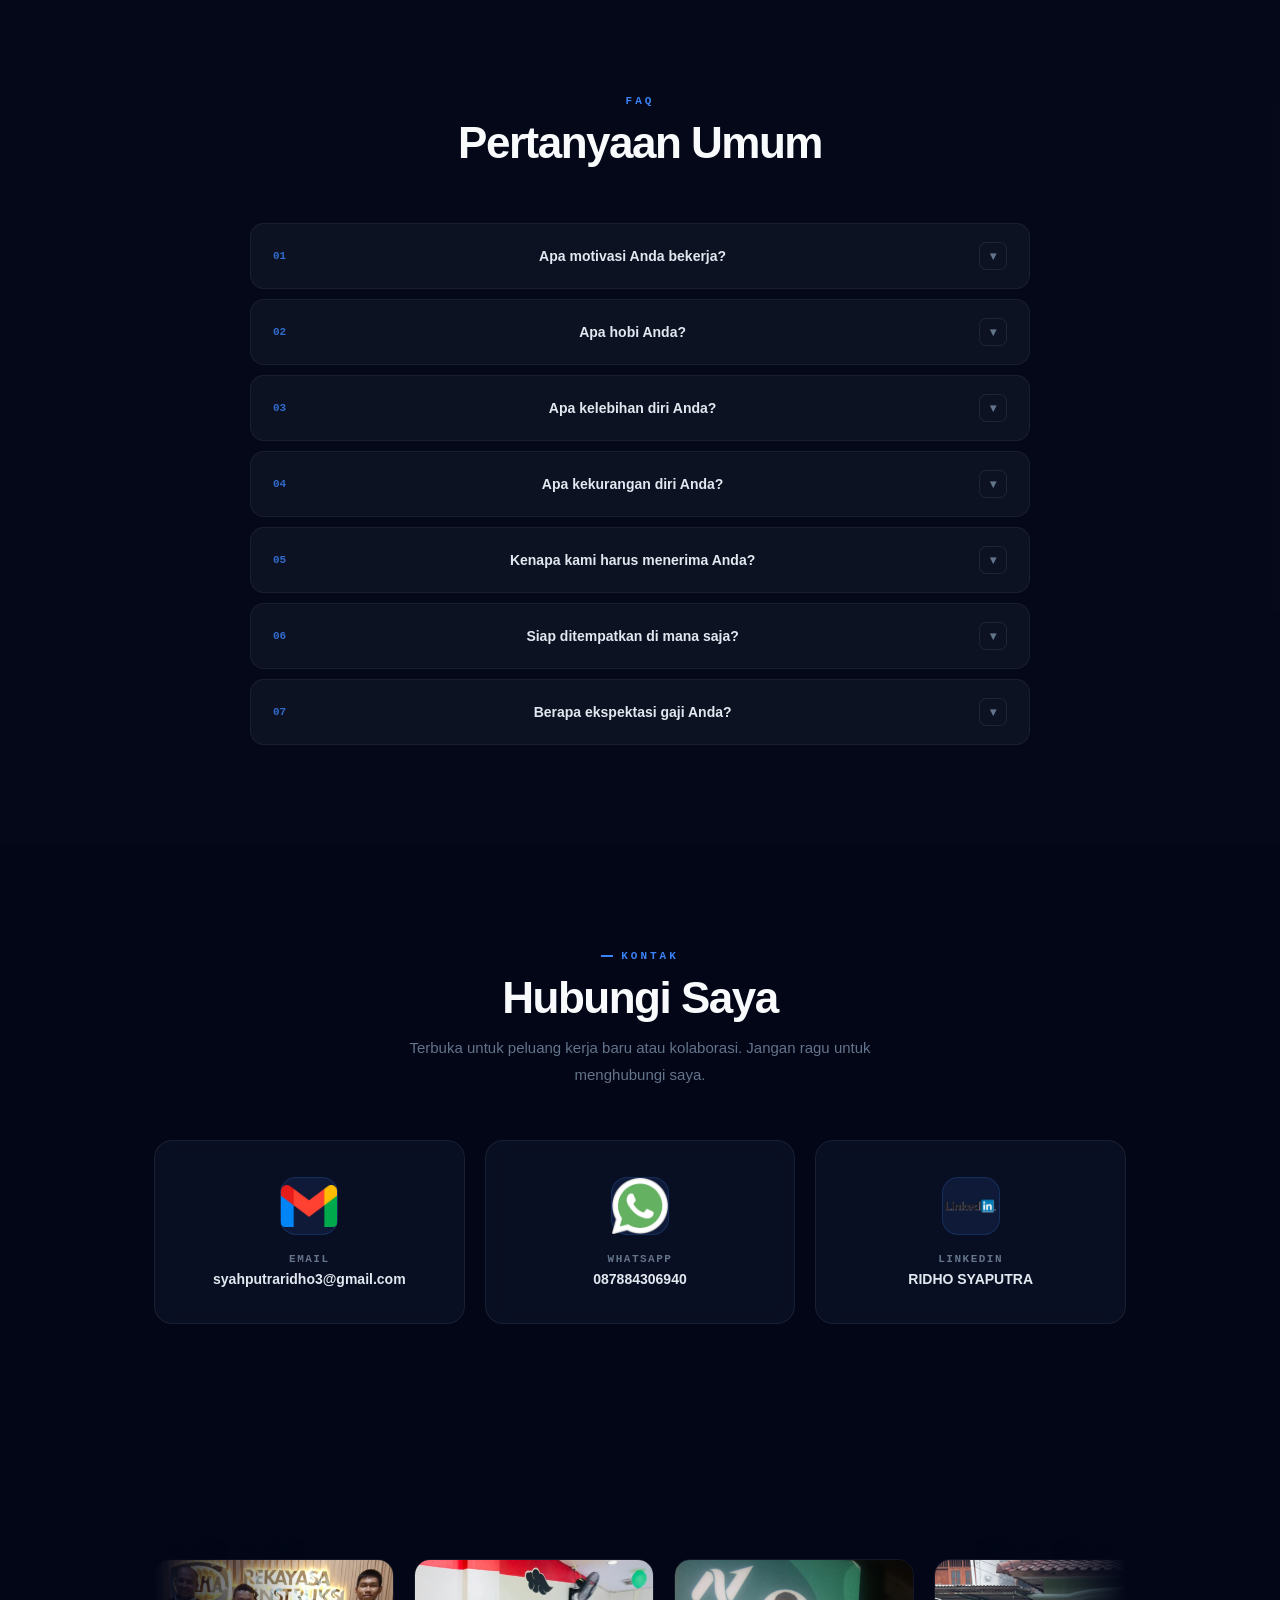
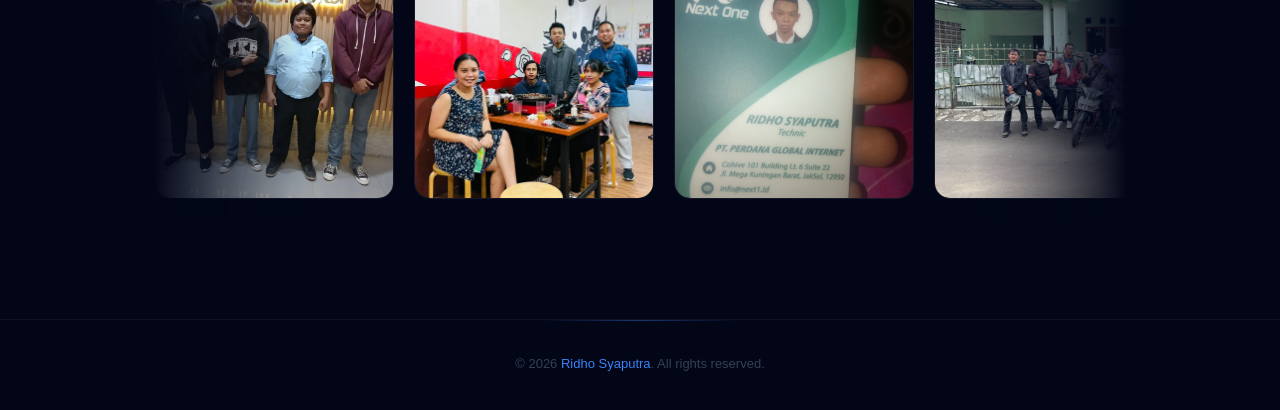
==== commit c3d79f11: "Update index.html" ====
--- a/index.html
+++ b/index.html
@@ -269,6 +269,7 @@
   justify-content:center;
   align-items:center;
   position:relative;
+
 }
 
 .hero-image img {
@@ -705,7 +706,7 @@
 .slider-track {
   display:flex;
   gap:20px;
-  animation: slide 25s linear infinite; /* lebih cepat */
+  animation: slide 60s linear infinite; /* lebih cepat */
   width: max-content; /* penting biar tidak glitch */
 }
 
@@ -798,7 +799,7 @@
     <li><a href="#faq">FAQ</a></li>
     <li><a href="#contact">Contact</a></li>
   </ul>
-  <a href="cvridhos.pdf" class="nav-cv" download>⬇ Download CV</a>
+  <a href="CVRidhoSyaputra.pdf" class="nav-cv" download>⬇ Download CV</a>
   <div class="hamburger" id="hamburger"  onclick="toggleMenu()">
     <span></span><span></span><span></span>
   </div>
@@ -1073,7 +1074,7 @@
             <div class="exp-badge" style="background:rgba(249,115,22,0.1);border-color:rgba(249,115,22,0.2)"><img src="logovisionet.png"></div>
             <div class="exp-meta">
               <h3><a href="https://www.visionet.co.id/" target="_blank" class="exp-link">PT Visionet Data Internasional</a></h3>
-              <span>Perbankan & IT · 16 proyek</span>
+              <span>Perbankan & IT · 17 proyek</span>
             </div>
           </div>
           <div class="exp-arrow-wrap">▾</div>
@@ -1084,6 +1085,11 @@
               <h4>Pergantian Mesin EDC</h4><p>Melakukan penggantian perangkat EDC serta memastikan perangkat berfungsi dengan baik sesuai standar operasional.</p>
               </div></div>
 
+              <div class="project-card"><img src="portofoliovdi/instalasiedc.webp" alt="pergantianmesinedc"  onclick="showImage(this.src)"><div class="project-info">
+              <h4>Preparasi Mesin EDC</h4><p>Melakukan persiapan dan pengecekan mesin EDC untuk memastikan perangkat siap digunakan dan berfungsi sesuai standar operasional.</p>
+              </div></div>
+
+
             <div class="project-card"><img src="portofoliovdi/maintenancemesinedc.webp" alt="maintenancemesinedc"  onclick="showImage(this.src)"><div class="project-info">
               <h4>Preventive Maintenance EDC</h4><p>Melakukan perawatan berkala untuk menjaga performa dan keandalan mesin EDC.</p>
               </div></div>
@@ -1135,11 +1141,11 @@
               </div></div>
 
             <div class="project-card"><img src="portofoliovdi/pergantianswitchbjbjatimakmur.webp" alt="switchbjbjatimakmur"  onclick="showImage(this.src)"><div class="project-info">
-              <h4>Pergantian Switch Jaringan Jatimakmur</h4><p>Melakukan penggantian dan konfigurasi switch jaringan Bank BJB untuk memastikan konektivitas tetap stabil.</p>
+              <h4>Pergantian Switch Jaringan BJB Jatimakmur</h4><p>Melakukan penggantian dan konfigurasi switch jaringan Bank BJB untuk memastikan konektivitas tetap stabil.</p>
               </div></div>
 
             <div class="project-card"><img src="portofoliovdi/pergantianswitchbjbkrangganmas.webp" alt="switchbjbkrangganmas"  onclick="showImage(this.src)"><div class="project-info">
-              <h4>Pergantian Switch Jaringan Kranggan Mas</h4><p>Melakukan penggantian dan konfigurasi switch jaringan Bank BJB untuk memastikan konektivitas tetap stabil.</p>
+              <h4>Pergantian Switch Jaringan BJB Kranggan Mas</h4><p>Melakukan penggantian dan konfigurasi switch jaringan Bank BJB untuk memastikan konektivitas tetap stabil.</p>
               </div></div>
 
         </div>
@@ -1159,7 +1165,7 @@
     <div class="faq-list">
       <div class="faq-item fade-in">
         <button class="faq-q"  onclick="toggleFaq(this)"><span class="faq-num">01</span><span>Apa motivasi Anda bekerja?</span><span class="faq-arrow">▾</span></button>
-        <div class="faq-a"><p>Saya ingin bekerja di lingkungan yang sejalan dengan nilai dan keyakinan yang saya pegang, sehingga saya dapat bekerja secara konsisten tanpa pengaruh negatif yang dapat mengubah sikap dan prinsip kerja saya. Saya berkomitmen untuk memberikan yang terbaik dalam setiap tanggung jawab, bekerja keras, serta terus meningkatkan kemampuan diri agar dapat memberikan kontribusi nyata bagi perusahaan. Selain itu, saya juga memiliki keinginan untuk mempelajari hal-hal baru dan membangun relasi yang baik di lingkungan kerja.</p></div>
+        <div class="faq-a"><p>Motivasi saya bekerja adalah untuk mengembangkan potensi diri secara maksimal di lingkungan yang positif dan selaras dengan nilai yang saya pegang, sehingga saya dapat bekerja secara fokus, profesional, dan memberikan kontribusi terbaik.</p></div>
       </div>
       <div class="faq-item fade-in">
         <button class="faq-q"  onclick="toggleFaq(this)"><span class="faq-num">02</span><span>Apa hobi Anda?</span><span class="faq-arrow">▾</span></button>
@@ -1256,7 +1262,12 @@
         <div class="slide-item"><img src="myjourney/edc2.webp"  onclick="showImage(this.src)"><div class="overlay"><h4>VISIONET</h4><p>Potret Bersama PIC Klinik 24 Ciangsana</p></div></div>
         <div class="slide-item"><img src="myjourney/edc3.webp"  onclick="showImage(this.src)"><div class="overlay"><h4>VISIONET</h4><p>Potret Bersama PIC Dapur Solo Living World Kota Wisata</p></div></div>
         <div class="slide-item"><img src="myjourney/edc4.webp"  onclick="showImage(this.src)"><div class="overlay"><h4>VISIONET</h4><p>Potret Bersama PIC Tawan Living World Kota Wisata</p></div></div>
-        
+        <div class="slide-item"><img src="myjourney/bniagent.webp"  onclick="showImage(this.src)"><div class="overlay"><h4>VISIONET</h4><p>Pemasangan EDC BNI Agent</p></div></div>
+        <div class="slide-item"><img src="myjourney/permata.webp"  onclick="showImage(this.src)"><div class="overlay"><h4>VISIONET</h4><p>Pemasangan EDC Permata</p></div></div>
+
+
+
+
         <!-- DUPLIKAT untuk infinite loop -->
        <div class="slide-item"><img src="myjourney/akhirmagang.webp"  onclick="showImage(this.src)"><div class="overlay"><h4>PT WIKA REKAYASA KONSTRUKSI</h4><p>Foto Bersama Team IT</p></div></div>
         <div class="slide-item"><img src="myjourney/bukbernext1.webp"  onclick="showImage(this.src)"><div class="overlay"><h4>NEXT1</h4><p>Foto Bersama Team Next1 Jakarta</p></div></div>
@@ -1280,6 +1291,9 @@
         <div class="slide-item"><img src="myjourney/edc2.webp"  onclick="showImage(this.src)"><div class="overlay"><h4>VISIONET</h4><p>Potret Bersama PIC Klinik 24 Ciangsana</p></div></div>
         <div class="slide-item"><img src="myjourney/edc3.webp"  onclick="showImage(this.src)"><div class="overlay"><h4>VISIONET</h4><p>Potret Bersama PIC Dapur Solo Living World Kota Wisata</p></div></div>
         <div class="slide-item"><img src="myjourney/edc4.webp"  onclick="showImage(this.src)"><div class="overlay"><h4>VISIONET</h4><p>Potret Bersama PIC Tawan Living World Kota Wisata</p></div></div>
+        <div class="slide-item"><img src="myjourney/bniagent.webp"  onclick="showImage(this.src)"><div class="overlay"><h4>VISIONET</h4><p>Pemasangan EDC BNI Agent</p></div></div>
+        <div class="slide-item"><img src="myjourney/permata.webp"  onclick="showImage(this.src)"><div class="overlay"><h4>VISIONET</h4><p>Pemasangan EDC Permata</p></div></div>
+
 
       </div>
     </div>
